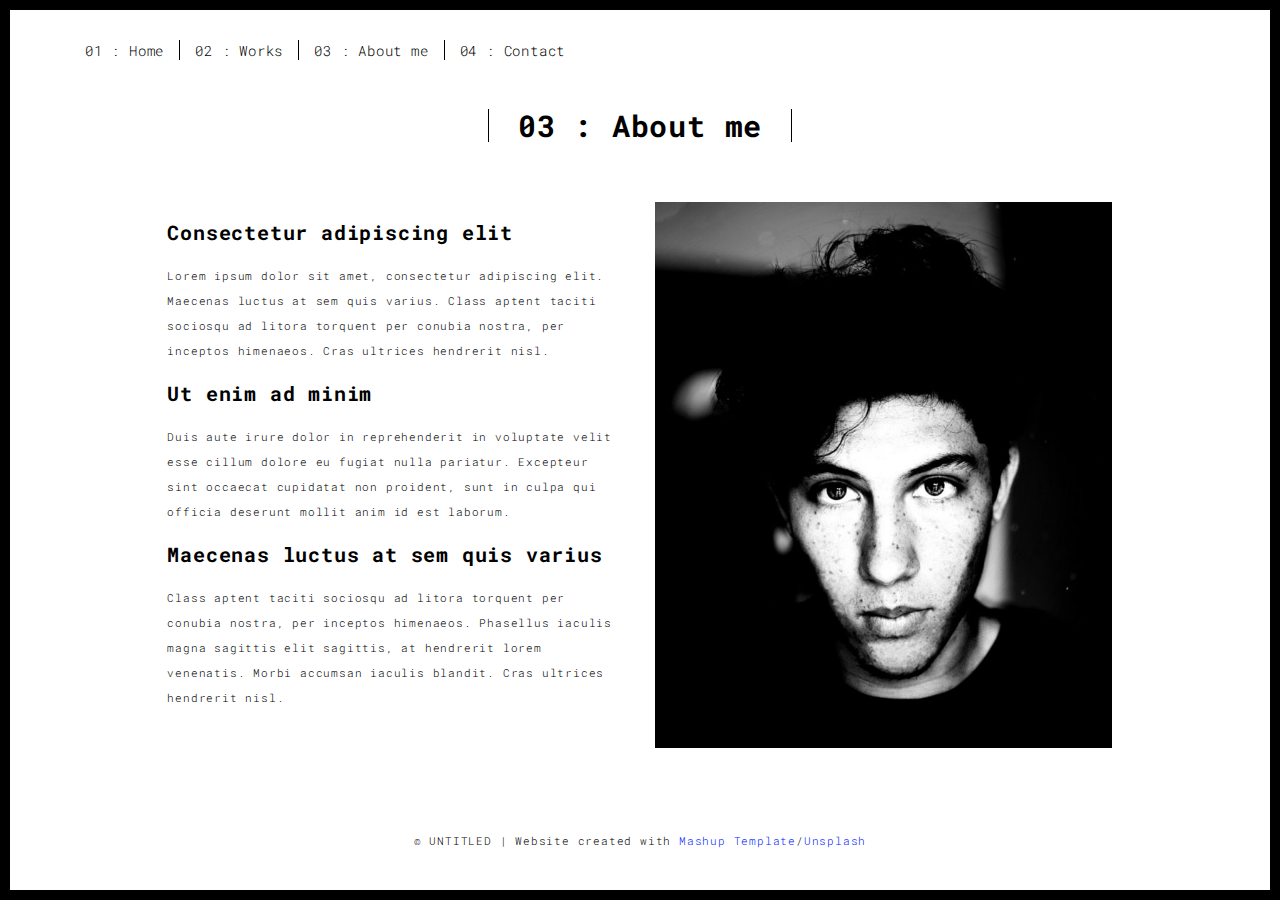
==== templates/about.html @ 0f6e7972 "my portfolio website" ====
<!DOCTYPE html>
<html lang="en">

<head>
  <meta charset="UTF-8">
  <meta content="IE=edge" http-equiv="X-UA-Compatible">
  <meta content="width=device-width,initial-scale=1" name="viewport">
  <meta content="description" name="description">
  <meta name="google" content="notranslate" />
  <meta content="Mashup templates have been developped by Orson.io team" name="author">

  <!-- Disable tap highlight on IE  -->
  <meta name="msapplication-tap-highlight" content="no">
  
  <link rel="apple-touch-icon" sizes="180x180" href="../static/assets/apple-icon-180x180.png">
  <link href="../static/assets/favicon.ico" rel="icon">

  <title>Title page</title>  

<link href="../static/main.3f6952e4.css" rel="stylesheet"></head>

<body class="">
<div id="site-border-left"></div>
<div id="site-border-right"></div>
<div id="site-border-top"></div>
<div id="site-border-bottom"></div>
 <!-- Add your content of header -->
<header>
  <nav class="navbar  navbar-fixed-top navbar-default">
    <div class="container">
        <button type="button" class="navbar-toggle collapsed" data-toggle="collapse" data-target="#navbar-collapse" aria-expanded="false">
          <span class="sr-only">Toggle navigation</span>
          <span class="icon-bar"></span>
          <span class="icon-bar"></span>
          <span class="icon-bar"></span>
        </button>

      <div class="collapse navbar-collapse" id="navbar-collapse">
        <ul class="nav navbar-nav ">
          <li><a href="index.html" title="">01 : Home</a></li>
          <li><a href="works.html" title="">02 : Works</a></li>
          <li><a href="./about.html" title="">03 : About me</a></li>
          <li><a href="contact.html" title="">04 : Contact</a></li>
        </ul>


      </div> 
    </div>
  </nav>
</header>

<div class="section-container">
    <div class="container">
      <div class="row">
        <div class="col-xs-12">
          <div class="section-container-spacer text-center">
            <h1 class="h2">03 : About me</h1>
          </div>
          
          <div class="row">
            <div class="col-md-10 col-md-offset-1">
              <div class="row">
                <div class="col-xs-12 col-md-6">
                  <h3>Consectetur adipiscing elit</h3>
                  <p>Lorem ipsum dolor sit amet, consectetur adipiscing elit. Maecenas luctus at sem quis varius. 
                  Class aptent taciti sociosqu ad litora torquent per conubia nostra, per inceptos himenaeos. Cras ultrices hendrerit nisl.</p>
                  <h3>Ut enim ad minim  </h3>
                  <p>Duis aute irure dolor in reprehenderit in voluptate velit esse
                  cillum dolore eu fugiat nulla pariatur. Excepteur sint occaecat cupidatat non
                  proident, sunt in culpa qui officia deserunt mollit anim id est laborum. 
                  <h3>Maecenas luctus at sem quis varius</h3>
                  <p>
                  Class aptent taciti sociosqu ad litora torquent per conubia nostra, per inceptos himenaeos. Phasellus iaculis magna sagittis elit sagittis, at hendrerit lorem venenatis. Morbi accumsan iaculis blandit. Cras ultrices hendrerit nisl.</p>
                </div>
                <div class="col-xs-12 col-md-6">
                  <img src="../static/assets/images/profil.jpg" class="img-responsive" alt="">
                </div>
              </div>
            </div>
          </div>
          
          
       </div>
      </div>
    </div>
  </div>


<footer class="footer-container text-center">
  <div class="container">
    <div class="row">
      <div class="col-xs-12">
        <p>© UNTITLED | Website created with <a href="http://www.mashup-template.com/" title="Create website with free html template">Mashup Template</a>/<a href="https://www.unsplash.com/" title="Beautiful Free Images">Unsplash</a></p>
      </div>
    </div>
  </div>
</footer>

<script>
  document.addEventListener("DOMContentLoaded", function (event) {
     navActivePage();
  });
</script>

<!-- Google Analytics: change UA-XXXXX-X to be your site's ID 

<script>
  (function (i, s, o, g, r, a, m) {
    i['GoogleAnalyticsObject'] = r; i[r] = i[r] || function () {
      (i[r].q = i[r].q || []).push(arguments)
    }, i[r].l = 1 * new Date(); a = s.createElement(o),
      m = s.getElementsByTagName(o)[0]; a.async = 1; a.src = g; m.parentNode.insertBefore(a, m)
  })(window, document, 'script', '//www.google-analytics.com/analytics.js', 'ga');
  ga('create', 'UA-XXXXX-X', 'auto');
  ga('send', 'pageview');
</script>

--> <script type="text/javascript" src="../static/main.70a66962.js"></script></body>

</html>
---- static/main.3f6952e4.css ----
@import url(https://fonts.googleapis.com/css?family=Roboto:900|Roboto+Mono:300,400,700);@import url(https://maxcdn.bootstrapcdn.com/font-awesome/4.7.0/css/font-awesome.min.css);/*!
 * Bootstrap v3.3.7 (http://getbootstrap.com)
 * Copyright 2011-2016 Twitter, Inc.
 * Licensed under MIT (https://github.com/twbs/bootstrap/blob/master/LICENSE)
 */
/*! normalize.css v3.0.3 | MIT License | github.com/necolas/normalize.css */html{font-family:sans-serif;-ms-text-size-adjust:100%;-webkit-text-size-adjust:100%}body{margin:0}article,aside,details,figcaption,figure,footer,header,hgroup,main,menu,nav,section,summary{display:block}audio,canvas,progress,video{display:inline-block;vertical-align:baseline}audio:not([controls]){display:none;height:0}[hidden],template{display:none}a{background-color:transparent}a:active,a:hover{outline:0}abbr[title]{border-bottom:1px dotted}b,strong{font-weight:700}dfn{font-style:italic}h1{font-size:2em;margin:.67em 0}mark{background:#ff0;color:#000}small{font-size:80%}sub,sup{font-size:75%;line-height:0;position:relative;vertical-align:baseline}sup{top:-.5em}sub{bottom:-.25em}img{border:0}svg:not(:root){overflow:hidden}figure{margin:1em 40px}hr{box-sizing:content-box;height:0}pre{overflow:auto}code,kbd,pre,samp{font-family:monospace,monospace;font-size:1em}button,input,optgroup,select,textarea{color:inherit;font:inherit;margin:0}button{overflow:visible}button,select{text-transform:none}button,html input[type=button],input[type=reset],input[type=submit]{-webkit-appearance:button;cursor:pointer}button[disabled],html input[disabled]{cursor:default}button::-moz-focus-inner,input::-moz-focus-inner{border:0;padding:0}input{line-height:normal}input[type=checkbox],input[type=radio]{box-sizing:border-box;padding:0}input[type=number]::-webkit-inner-spin-button,input[type=number]::-webkit-outer-spin-button{height:auto}input[type=search]{-webkit-appearance:textfield;box-sizing:content-box}input[type=search]::-webkit-search-cancel-button,input[type=search]::-webkit-search-decoration{-webkit-appearance:none}fieldset{border:1px solid silver;margin:0 2px;padding:.35em .625em .75em}textarea{overflow:auto}optgroup{font-weight:700}table{border-collapse:collapse;border-spacing:0}td,th{padding:0}

/*! Source: https://github.com/h5bp/html5-boilerplate/blob/master/src/css/main.css */@media print{*,:after,:before{background:transparent!important;color:#000!important;box-shadow:none!important;text-shadow:none!important}a,a:visited{text-decoration:underline}a[href]:after{content:" (" attr(href) ")"}abbr[title]:after{content:" (" attr(title) ")"}a[href^="#"]:after,a[href^="javascript:"]:after{content:""}blockquote,pre{border:1px solid #999;page-break-inside:avoid}thead{display:table-header-group}img,tr{page-break-inside:avoid}img{max-width:100%!important}h2,h3,p{orphans:3;widows:3}h2,h3{page-break-after:avoid}.navbar{display:none}.btn>.caret,.dropup>.btn>.caret{border-top-color:#000!important}.label{border:1px solid #000}.table{border-collapse:collapse!important}.table td,.table th{background-color:#fff!important}.table-bordered td,.table-bordered th{border:1px solid #ddd!important}}*,:after,:before{-webkit-box-sizing:border-box;-moz-box-sizing:border-box;box-sizing:border-box}html{font-size:10px;-webkit-tap-highlight-color:transparent}body{font-family:Roboto Mono,Helvetica,Arial,sans-serif;font-size:11px;line-height:1.78;color:#000;background-color:#fff}button,input,select,textarea{font-family:inherit;font-size:inherit;line-height:inherit}a{color:#001aff;text-decoration:none}a:focus,a:hover{color:#0012b3;text-decoration:underline}a:focus{outline:5px auto -webkit-focus-ring-color;outline-offset:-2px}figure{margin:0}img{vertical-align:middle}.img-responsive{display:block;max-width:100%;height:auto}.img-rounded{border-radius:0}.img-thumbnail{padding:4px;line-height:1.78;background-color:#fff;border:1px solid #ddd;border-radius:0;-webkit-transition:all .2s ease-in-out;-o-transition:all .2s ease-in-out;transition:all .2s ease-in-out;display:inline-block;max-width:100%;height:auto}.img-circle{border-radius:50%}hr{margin-top:19px;margin-bottom:19px;border:0;border-top:1px solid #eee}.sr-only{position:absolute;width:1px;height:1px;margin:-1px;padding:0;overflow:hidden;clip:rect(0,0,0,0);border:0}.sr-only-focusable:active,.sr-only-focusable:focus{position:static;width:auto;height:auto;margin:0;overflow:visible;clip:auto}[role=button]{cursor:pointer}.h1,.h2,.h3,.h4,.h5,.h6,h1,h2,h3,h4,h5,h6{font-family:Roboto Mono,Helvetica,Arial,sans-serif;font-weight:700;line-height:1.1;color:#000}.h1 .small,.h1 small,.h2 .small,.h2 small,.h3 .small,.h3 small,.h4 .small,.h4 small,.h5 .small,.h5 small,.h6 .small,.h6 small,h1 .small,h1 small,h2 .small,h2 small,h3 .small,h3 small,h4 .small,h4 small,h5 .small,h5 small,h6 .small,h6 small{font-weight:400;line-height:1;color:#777}.h1,.h2,.h3,h1,h2,h3{margin-top:19px;margin-bottom:9.5px}.h1 .small,.h1 small,.h2 .small,.h2 small,.h3 .small,.h3 small,h1 .small,h1 small,h2 .small,h2 small,h3 .small,h3 small{font-size:65%}.h4,.h5,.h6,h4,h5,h6{margin-top:9.5px;margin-bottom:9.5px}.h4 .small,.h4 small,.h5 .small,.h5 small,.h6 .small,.h6 small,h4 .small,h4 small,h5 .small,h5 small,h6 .small,h6 small{font-size:75%}.h1,h1{font-size:70px}.h2,h2{font-size:30px}.h3,h3{font-size:20px}.h4,.h5,h4,h5{font-size:11px}.h6,h6{font-size:10px}p{margin:0 0 9.5px}.lead{margin-bottom:19px;font-size:12px;font-weight:300;line-height:1.4}@media (min-width:768px){.lead{font-size:16.5px}}.small,small{font-size:90%}.mark,mark{background-color:#fcf8e3;padding:.2em}.text-left{text-align:left}.text-right{text-align:right}.text-center{text-align:center}.text-justify{text-align:justify}.text-nowrap{white-space:nowrap}.text-lowercase{text-transform:lowercase}.initialism,.text-uppercase{text-transform:uppercase}.text-capitalize{text-transform:capitalize}.text-muted{color:#777}.text-primary{color:#001aff}a.text-primary:focus,a.text-primary:hover{color:#0015cc}.text-success{color:#fff}a.text-success:focus,a.text-success:hover{color:#e6e6e6}.text-info{color:#31708f}a.text-info:focus,a.text-info:hover{color:#245269}.text-warning{color:#8a6d3b}a.text-warning:focus,a.text-warning:hover{color:#66512c}.text-danger{color:#fff}a.text-danger:focus,a.text-danger:hover{color:#e6e6e6}.bg-primary{color:#fff;background-color:#001aff}a.bg-primary:focus,a.bg-primary:hover{background-color:#0015cc}.bg-success,a.bg-success:focus,a.bg-success:hover{background-color:#000}.bg-info{background-color:#d9edf7}a.bg-info:focus,a.bg-info:hover{background-color:#afd9ee}.bg-warning{background-color:#fcf8e3}a.bg-warning:focus,a.bg-warning:hover{background-color:#f7ecb5}.bg-danger{background-color:red}a.bg-danger:focus,a.bg-danger:hover{background-color:#c00}.page-header{padding-bottom:8.5px;margin:38px 0 19px;border-bottom:1px solid #eee}ol,ul{margin-top:0;margin-bottom:9.5px}ol ol,ol ul,ul ol,ul ul{margin-bottom:0}.list-inline,.list-unstyled{padding-left:0;list-style:none}.list-inline{margin-left:-5px}.list-inline>li{display:inline-block;padding-left:5px;padding-right:5px}dl{margin-top:0;margin-bottom:19px}dd,dt{line-height:1.78}dt{font-weight:700}dd{margin-left:0}.dl-horizontal dd:after,.dl-horizontal dd:before{content:" ";display:table}.dl-horizontal dd:after{clear:both}@media (min-width:768px){.dl-horizontal dt{float:left;width:160px;clear:left;text-align:right;overflow:hidden;text-overflow:ellipsis;white-space:nowrap}.dl-horizontal dd{margin-left:180px}}abbr[data-original-title],abbr[title]{cursor:help;border-bottom:1px dotted #777}.initialism{font-size:90%}blockquote{padding:9.5px 19px;margin:0 0 19px;font-size:13.75px;border-left:5px solid #eee}blockquote ol:last-child,blockquote p:last-child,blockquote ul:last-child{margin-bottom:0}blockquote .small,blockquote footer,blockquote small{display:block;font-size:80%;line-height:1.78;color:#777}blockquote .small:before,blockquote footer:before,blockquote small:before{content:"\2014   \A0"}.blockquote-reverse,blockquote.pull-right{padding-right:15px;padding-left:0;border-right:5px solid #eee;border-left:0;text-align:right}.blockquote-reverse .small:before,.blockquote-reverse footer:before,.blockquote-reverse small:before,blockquote.pull-right .small:before,blockquote.pull-right footer:before,blockquote.pull-right small:before{content:""}.blockquote-reverse .small:after,.blockquote-reverse footer:after,.blockquote-reverse small:after,blockquote.pull-right .small:after,blockquote.pull-right footer:after,blockquote.pull-right small:after{content:"\A0   \2014"}address{margin-bottom:19px;font-style:normal;line-height:1.78}code,kbd,pre,samp{font-family:Menlo,Monaco,Consolas,Courier New,monospace}code{color:#c7254e;background-color:#f9f2f4}code,kbd{padding:2px 4px;font-size:90%;border-radius:0}kbd{color:#fff;background-color:#333;box-shadow:inset 0 -1px 0 rgba(0,0,0,.25)}kbd kbd{padding:0;font-size:100%;font-weight:700;box-shadow:none}pre{display:block;padding:9px;margin:0 0 9.5px;font-size:10px;line-height:1.78;word-break:break-all;word-wrap:break-word;color:#333;background-color:#f5f5f5;border:1px solid #ccc;border-radius:0}pre code{padding:0;font-size:inherit;color:inherit;white-space:pre-wrap;background-color:transparent;border-radius:0}.pre-scrollable{max-height:340px;overflow-y:scroll}.container{margin-right:auto;margin-left:auto;padding-left:15px;padding-right:15px}.container:after,.container:before{content:" ";display:table}.container:after{clear:both}@media (min-width:768px){.container{width:750px}}@media (min-width:992px){.container{width:970px}}@media (min-width:1200px){.container{width:1170px}}.container-fluid{margin-right:auto;margin-left:auto;padding-left:15px;padding-right:15px}.container-fluid:after,.container-fluid:before{content:" ";display:table}.container-fluid:after{clear:both}.row{margin-left:-15px;margin-right:-15px}.row:after,.row:before{content:" ";display:table}.row:after{clear:both}.col-lg-1,.col-lg-2,.col-lg-3,.col-lg-4,.col-lg-5,.col-lg-6,.col-lg-7,.col-lg-8,.col-lg-9,.col-lg-10,.col-lg-11,.col-lg-12,.col-md-1,.col-md-2,.col-md-3,.col-md-4,.col-md-5,.col-md-6,.col-md-7,.col-md-8,.col-md-9,.col-md-10,.col-md-11,.col-md-12,.col-sm-1,.col-sm-2,.col-sm-3,.col-sm-4,.col-sm-5,.col-sm-6,.col-sm-7,.col-sm-8,.col-sm-9,.col-sm-10,.col-sm-11,.col-sm-12,.col-xs-1,.col-xs-2,.col-xs-3,.col-xs-4,.col-xs-5,.col-xs-6,.col-xs-7,.col-xs-8,.col-xs-9,.col-xs-10,.col-xs-11,.col-xs-12{position:relative;min-height:1px;padding-left:15px;padding-right:15px}.col-xs-1,.col-xs-2,.col-xs-3,.col-xs-4,.col-xs-5,.col-xs-6,.col-xs-7,.col-xs-8,.col-xs-9,.col-xs-10,.col-xs-11,.col-xs-12{float:left}.col-xs-1{width:8.33333%}.col-xs-2{width:16.66667%}.col-xs-3{width:25%}.col-xs-4{width:33.33333%}.col-xs-5{width:41.66667%}.col-xs-6{width:50%}.col-xs-7{width:58.33333%}.col-xs-8{width:66.66667%}.col-xs-9{width:75%}.col-xs-10{width:83.33333%}.col-xs-11{width:91.66667%}.col-xs-12{width:100%}.col-xs-pull-0{right:auto}.col-xs-pull-1{right:8.33333%}.col-xs-pull-2{right:16.66667%}.col-xs-pull-3{right:25%}.col-xs-pull-4{right:33.33333%}.col-xs-pull-5{right:41.66667%}.col-xs-pull-6{right:50%}.col-xs-pull-7{right:58.33333%}.col-xs-pull-8{right:66.66667%}.col-xs-pull-9{right:75%}.col-xs-pull-10{right:83.33333%}.col-xs-pull-11{right:91.66667%}.col-xs-pull-12{right:100%}.col-xs-push-0{left:auto}.col-xs-push-1{left:8.33333%}.col-xs-push-2{left:16.66667%}.col-xs-push-3{left:25%}.col-xs-push-4{left:33.33333%}.col-xs-push-5{left:41.66667%}.col-xs-push-6{left:50%}.col-xs-push-7{left:58.33333%}.col-xs-push-8{left:66.66667%}.col-xs-push-9{left:75%}.col-xs-push-10{left:83.33333%}.col-xs-push-11{left:91.66667%}.col-xs-push-12{left:100%}.col-xs-offset-0{margin-left:0}.col-xs-offset-1{margin-left:8.33333%}.col-xs-offset-2{margin-left:16.66667%}.col-xs-offset-3{margin-left:25%}.col-xs-offset-4{margin-left:33.33333%}.col-xs-offset-5{margin-left:41.66667%}.col-xs-offset-6{margin-left:50%}.col-xs-offset-7{margin-left:58.33333%}.col-xs-offset-8{margin-left:66.66667%}.col-xs-offset-9{margin-left:75%}.col-xs-offset-10{margin-left:83.33333%}.col-xs-offset-11{margin-left:91.66667%}.col-xs-offset-12{margin-left:100%}@media (min-width:768px){.col-sm-1,.col-sm-2,.col-sm-3,.col-sm-4,.col-sm-5,.col-sm-6,.col-sm-7,.col-sm-8,.col-sm-9,.col-sm-10,.col-sm-11,.col-sm-12{float:left}.col-sm-1{width:8.33333%}.col-sm-2{width:16.66667%}.col-sm-3{width:25%}.col-sm-4{width:33.33333%}.col-sm-5{width:41.66667%}.col-sm-6{width:50%}.col-sm-7{width:58.33333%}.col-sm-8{width:66.66667%}.col-sm-9{width:75%}.col-sm-10{width:83.33333%}.col-sm-11{width:91.66667%}.col-sm-12{width:100%}.col-sm-pull-0{right:auto}.col-sm-pull-1{right:8.33333%}.col-sm-pull-2{right:16.66667%}.col-sm-pull-3{right:25%}.col-sm-pull-4{right:33.33333%}.col-sm-pull-5{right:41.66667%}.col-sm-pull-6{right:50%}.col-sm-pull-7{right:58.33333%}.col-sm-pull-8{right:66.66667%}.col-sm-pull-9{right:75%}.col-sm-pull-10{right:83.33333%}.col-sm-pull-11{right:91.66667%}.col-sm-pull-12{right:100%}.col-sm-push-0{left:auto}.col-sm-push-1{left:8.33333%}.col-sm-push-2{left:16.66667%}.col-sm-push-3{left:25%}.col-sm-push-4{left:33.33333%}.col-sm-push-5{left:41.66667%}.col-sm-push-6{left:50%}.col-sm-push-7{left:58.33333%}.col-sm-push-8{left:66.66667%}.col-sm-push-9{left:75%}.col-sm-push-10{left:83.33333%}.col-sm-push-11{left:91.66667%}.col-sm-push-12{left:100%}.col-sm-offset-0{margin-left:0}.col-sm-offset-1{margin-left:8.33333%}.col-sm-offset-2{margin-left:16.66667%}.col-sm-offset-3{margin-left:25%}.col-sm-offset-4{margin-left:33.33333%}.col-sm-offset-5{margin-left:41.66667%}.col-sm-offset-6{margin-left:50%}.col-sm-offset-7{margin-left:58.33333%}.col-sm-offset-8{margin-left:66.66667%}.col-sm-offset-9{margin-left:75%}.col-sm-offset-10{margin-left:83.33333%}.col-sm-offset-11{margin-left:91.66667%}.col-sm-offset-12{margin-left:100%}}@media (min-width:992px){.col-md-1,.col-md-2,.col-md-3,.col-md-4,.col-md-5,.col-md-6,.col-md-7,.col-md-8,.col-md-9,.col-md-10,.col-md-11,.col-md-12{float:left}.col-md-1{width:8.33333%}.col-md-2{width:16.66667%}.col-md-3{width:25%}.col-md-4{width:33.33333%}.col-md-5{width:41.66667%}.col-md-6{width:50%}.col-md-7{width:58.33333%}.col-md-8{width:66.66667%}.col-md-9{width:75%}.col-md-10{width:83.33333%}.col-md-11{width:91.66667%}.col-md-12{width:100%}.col-md-pull-0{right:auto}.col-md-pull-1{right:8.33333%}.col-md-pull-2{right:16.66667%}.col-md-pull-3{right:25%}.col-md-pull-4{right:33.33333%}.col-md-pull-5{right:41.66667%}.col-md-pull-6{right:50%}.col-md-pull-7{right:58.33333%}.col-md-pull-8{right:66.66667%}.col-md-pull-9{right:75%}.col-md-pull-10{right:83.33333%}.col-md-pull-11{right:91.66667%}.col-md-pull-12{right:100%}.col-md-push-0{left:auto}.col-md-push-1{left:8.33333%}.col-md-push-2{left:16.66667%}.col-md-push-3{left:25%}.col-md-push-4{left:33.33333%}.col-md-push-5{left:41.66667%}.col-md-push-6{left:50%}.col-md-push-7{left:58.33333%}.col-md-push-8{left:66.66667%}.col-md-push-9{left:75%}.col-md-push-10{left:83.33333%}.col-md-push-11{left:91.66667%}.col-md-push-12{left:100%}.col-md-offset-0{margin-left:0}.col-md-offset-1{margin-left:8.33333%}.col-md-offset-2{margin-left:16.66667%}.col-md-offset-3{margin-left:25%}.col-md-offset-4{margin-left:33.33333%}.col-md-offset-5{margin-left:41.66667%}.col-md-offset-6{margin-left:50%}.col-md-offset-7{margin-left:58.33333%}.col-md-offset-8{margin-left:66.66667%}.col-md-offset-9{margin-left:75%}.col-md-offset-10{margin-left:83.33333%}.col-md-offset-11{margin-left:91.66667%}.col-md-offset-12{margin-left:100%}}@media (min-width:1200px){.col-lg-1,.col-lg-2,.col-lg-3,.col-lg-4,.col-lg-5,.col-lg-6,.col-lg-7,.col-lg-8,.col-lg-9,.col-lg-10,.col-lg-11,.col-lg-12{float:left}.col-lg-1{width:8.33333%}.col-lg-2{width:16.66667%}.col-lg-3{width:25%}.col-lg-4{width:33.33333%}.col-lg-5{width:41.66667%}.col-lg-6{width:50%}.col-lg-7{width:58.33333%}.col-lg-8{width:66.66667%}.col-lg-9{width:75%}.col-lg-10{width:83.33333%}.col-lg-11{width:91.66667%}.col-lg-12{width:100%}.col-lg-pull-0{right:auto}.col-lg-pull-1{right:8.33333%}.col-lg-pull-2{right:16.66667%}.col-lg-pull-3{right:25%}.col-lg-pull-4{right:33.33333%}.col-lg-pull-5{right:41.66667%}.col-lg-pull-6{right:50%}.col-lg-pull-7{right:58.33333%}.col-lg-pull-8{right:66.66667%}.col-lg-pull-9{right:75%}.col-lg-pull-10{right:83.33333%}.col-lg-pull-11{right:91.66667%}.col-lg-pull-12{right:100%}.col-lg-push-0{left:auto}.col-lg-push-1{left:8.33333%}.col-lg-push-2{left:16.66667%}.col-lg-push-3{left:25%}.col-lg-push-4{left:33.33333%}.col-lg-push-5{left:41.66667%}.col-lg-push-6{left:50%}.col-lg-push-7{left:58.33333%}.col-lg-push-8{left:66.66667%}.col-lg-push-9{left:75%}.col-lg-push-10{left:83.33333%}.col-lg-push-11{left:91.66667%}.col-lg-push-12{left:100%}.col-lg-offset-0{margin-left:0}.col-lg-offset-1{margin-left:8.33333%}.col-lg-offset-2{margin-left:16.66667%}.col-lg-offset-3{margin-left:25%}.col-lg-offset-4{margin-left:33.33333%}.col-lg-offset-5{margin-left:41.66667%}.col-lg-offset-6{margin-left:50%}.col-lg-offset-7{margin-left:58.33333%}.col-lg-offset-8{margin-left:66.66667%}.col-lg-offset-9{margin-left:75%}.col-lg-offset-10{margin-left:83.33333%}.col-lg-offset-11{margin-left:91.66667%}.col-lg-offset-12{margin-left:100%}}table{background-color:transparent}caption{padding-top:8px;padding-bottom:8px;color:#777}caption,th{text-align:left}.table{width:100%;max-width:100%;margin-bottom:19px}.table>tbody>tr>td,.table>tbody>tr>th,.table>tfoot>tr>td,.table>tfoot>tr>th,.table>thead>tr>td,.table>thead>tr>th{padding:8px;line-height:1.78;vertical-align:top;border-top:1px solid #ddd}.table>thead>tr>th{vertical-align:bottom;border-bottom:2px solid #ddd}.table>caption+thead>tr:first-child>td,.table>caption+thead>tr:first-child>th,.table>colgroup+thead>tr:first-child>td,.table>colgroup+thead>tr:first-child>th,.table>thead:first-child>tr:first-child>td,.table>thead:first-child>tr:first-child>th{border-top:0}.table>tbody+tbody{border-top:2px solid #ddd}.table .table{background-color:#fff}.table-condensed>tbody>tr>td,.table-condensed>tbody>tr>th,.table-condensed>tfoot>tr>td,.table-condensed>tfoot>tr>th,.table-condensed>thead>tr>td,.table-condensed>thead>tr>th{padding:5px}.table-bordered,.table-bordered>tbody>tr>td,.table-bordered>tbody>tr>th,.table-bordered>tfoot>tr>td,.table-bordered>tfoot>tr>th,.table-bordered>thead>tr>td,.table-bordered>thead>tr>th{border:1px solid #ddd}.table-bordered>thead>tr>td,.table-bordered>thead>tr>th{border-bottom-width:2px}.table-striped>tbody>tr:nth-of-type(odd){background-color:#f9f9f9}.table-hover>tbody>tr:hover{background-color:#f5f5f5}table col[class*=col-]{position:static;float:none;display:table-column}table td[class*=col-],table th[class*=col-]{position:static;float:none;display:table-cell}.table>tbody>tr.active>td,.table>tbody>tr.active>th,.table>tbody>tr>td.active,.table>tbody>tr>th.active,.table>tfoot>tr.active>td,.table>tfoot>tr.active>th,.table>tfoot>tr>td.active,.table>tfoot>tr>th.active,.table>thead>tr.active>td,.table>thead>tr.active>th,.table>thead>tr>td.active,.table>thead>tr>th.active{background-color:#f5f5f5}.table-hover>tbody>tr.active:hover>td,.table-hover>tbody>tr.active:hover>th,.table-hover>tbody>tr:hover>.active,.table-hover>tbody>tr>td.active:hover,.table-hover>tbody>tr>th.active:hover{background-color:#e8e8e8}.table-hover>tbody>tr.success:hover>td,.table-hover>tbody>tr.success:hover>th,.table-hover>tbody>tr:hover>.success,.table-hover>tbody>tr>td.success:hover,.table-hover>tbody>tr>th.success:hover,.table>tbody>tr.success>td,.table>tbody>tr.success>th,.table>tbody>tr>td.success,.table>tbody>tr>th.success,.table>tfoot>tr.success>td,.table>tfoot>tr.success>th,.table>tfoot>tr>td.success,.table>tfoot>tr>th.success,.table>thead>tr.success>td,.table>thead>tr.success>th,.table>thead>tr>td.success,.table>thead>tr>th.success{background-color:#000}.table>tbody>tr.info>td,.table>tbody>tr.info>th,.table>tbody>tr>td.info,.table>tbody>tr>th.info,.table>tfoot>tr.info>td,.table>tfoot>tr.info>th,.table>tfoot>tr>td.info,.table>tfoot>tr>th.info,.table>thead>tr.info>td,.table>thead>tr.info>th,.table>thead>tr>td.info,.table>thead>tr>th.info{background-color:#d9edf7}.table-hover>tbody>tr.info:hover>td,.table-hover>tbody>tr.info:hover>th,.table-hover>tbody>tr:hover>.info,.table-hover>tbody>tr>td.info:hover,.table-hover>tbody>tr>th.info:hover{background-color:#c4e3f3}.table>tbody>tr.warning>td,.table>tbody>tr.warning>th,.table>tbody>tr>td.warning,.table>tbody>tr>th.warning,.table>tfoot>tr.warning>td,.table>tfoot>tr.warning>th,.table>tfoot>tr>td.warning,.table>tfoot>tr>th.warning,.table>thead>tr.warning>td,.table>thead>tr.warning>th,.table>thead>tr>td.warning,.table>thead>tr>th.warning{background-color:#fcf8e3}.table-hover>tbody>tr.warning:hover>td,.table-hover>tbody>tr.warning:hover>th,.table-hover>tbody>tr:hover>.warning,.table-hover>tbody>tr>td.warning:hover,.table-hover>tbody>tr>th.warning:hover{background-color:#faf2cc}.table>tbody>tr.danger>td,.table>tbody>tr.danger>th,.table>tbody>tr>td.danger,.table>tbody>tr>th.danger,.table>tfoot>tr.danger>td,.table>tfoot>tr.danger>th,.table>tfoot>tr>td.danger,.table>tfoot>tr>th.danger,.table>thead>tr.danger>td,.table>thead>tr.danger>th,.table>thead>tr>td.danger,.table>thead>tr>th.danger{background-color:red}.table-hover>tbody>tr.danger:hover>td,.table-hover>tbody>tr.danger:hover>th,.table-hover>tbody>tr:hover>.danger,.table-hover>tbody>tr>td.danger:hover,.table-hover>tbody>tr>th.danger:hover{background-color:#e60000}.table-responsive{overflow-x:auto;min-height:.01%}@media screen and (max-width:767px){.table-responsive{width:100%;margin-bottom:14.25px;overflow-y:hidden;-ms-overflow-style:-ms-autohiding-scrollbar;border:1px solid #ddd}.table-responsive>.table{margin-bottom:0}.table-responsive>.table>tbody>tr>td,.table-responsive>.table>tbody>tr>th,.table-responsive>.table>tfoot>tr>td,.table-responsive>.table>tfoot>tr>th,.table-responsive>.table>thead>tr>td,.table-responsive>.table>thead>tr>th{white-space:nowrap}.table-responsive>.table-bordered{border:0}.table-responsive>.table-bordered>tbody>tr>td:first-child,.table-responsive>.table-bordered>tbody>tr>th:first-child,.table-responsive>.table-bordered>tfoot>tr>td:first-child,.table-responsive>.table-bordered>tfoot>tr>th:first-child,.table-responsive>.table-bordered>thead>tr>td:first-child,.table-responsive>.table-bordered>thead>tr>th:first-child{border-left:0}.table-responsive>.table-bordered>tbody>tr>td:last-child,.table-responsive>.table-bordered>tbody>tr>th:last-child,.table-responsive>.table-bordered>tfoot>tr>td:last-child,.table-responsive>.table-bordered>tfoot>tr>th:last-child,.table-responsive>.table-bordered>thead>tr>td:last-child,.table-responsive>.table-bordered>thead>tr>th:last-child{border-right:0}.table-responsive>.table-bordered>tbody>tr:last-child>td,.table-responsive>.table-bordered>tbody>tr:last-child>th,.table-responsive>.table-bordered>tfoot>tr:last-child>td,.table-responsive>.table-bordered>tfoot>tr:last-child>th{border-bottom:0}}fieldset{margin:0;min-width:0}fieldset,legend{padding:0;border:0}legend{display:block;width:100%;margin-bottom:19px;font-size:16.5px;line-height:inherit;color:#333;border-bottom:1px solid #e5e5e5}label{display:inline-block;max-width:100%;margin-bottom:5px;font-weight:700}input[type=search]{-webkit-box-sizing:border-box;-moz-box-sizing:border-box;box-sizing:border-box}input[type=checkbox],input[type=radio]{margin:4px 0 0;margin-top:1px\9;line-height:normal}input[type=file]{display:block}input[type=range]{display:block;width:100%}select[multiple],select[size]{height:auto}input[type=checkbox]:focus,input[type=file]:focus,input[type=radio]:focus{outline:5px auto -webkit-focus-ring-color;outline-offset:-2px}output{padding-top:9px}.form-control,output{display:block;font-size:11px;line-height:1.78;color:#555}.form-control{width:100%;height:40px;padding:8px 14px;background-color:#fff;background-image:none;border:1px solid #000;border-radius:0;-webkit-box-shadow:inset 0 1px 1px rgba(0,0,0,.075);box-shadow:inset 0 1px 1px rgba(0,0,0,.075);-webkit-transition:border-color .15s ease-in-out,box-shadow .15s ease-in-out;-o-transition:border-color ease-in-out .15s,box-shadow ease-in-out .15s;transition:border-color .15s ease-in-out,box-shadow .15s ease-in-out}.form-control:focus{border-color:#66afe9;-webkit-box-shadow:inset 0 1px 1px rgba(0,0,0,.075),0 0 8px rgba(102,175,233,.6);box-shadow:inset 0 1px 1px rgba(0,0,0,.075),0 0 8px rgba(102,175,233,.6)}.form-control::-moz-placeholder{color:#999;opacity:1}.form-control:-ms-input-placeholder{color:#999}.form-control::-webkit-input-placeholder{color:#999}.form-control::-ms-expand{border:0;background-color:transparent}.form-control[disabled],.form-control[readonly],fieldset[disabled] .form-control{background-color:#eee;opacity:1}.form-control[disabled],fieldset[disabled] .form-control{cursor:not-allowed}textarea.form-control{height:auto}input[type=search]{-webkit-appearance:none}@media screen and (-webkit-min-device-pixel-ratio:0){input[type=date].form-control,input[type=datetime-local].form-control,input[type=month].form-control,input[type=time].form-control{line-height:40px}.input-group-sm>.input-group-btn>input[type=date].btn,.input-group-sm>.input-group-btn>input[type=datetime-local].btn,.input-group-sm>.input-group-btn>input[type=month].btn,.input-group-sm>.input-group-btn>input[type=time].btn,.input-group-sm>input[type=date].form-control,.input-group-sm>input[type=date].input-group-addon,.input-group-sm>input[type=datetime-local].form-control,.input-group-sm>input[type=datetime-local].input-group-addon,.input-group-sm>input[type=month].form-control,.input-group-sm>input[type=month].input-group-addon,.input-group-sm>input[type=time].form-control,.input-group-sm>input[type=time].input-group-addon,.input-group-sm input[type=date],.input-group-sm input[type=datetime-local],.input-group-sm input[type=month],.input-group-sm input[type=time],input[type=date].input-sm,input[type=datetime-local].input-sm,input[type=month].input-sm,input[type=time].input-sm{line-height:27px}.input-group-lg>.input-group-btn>input[type=date].btn,.input-group-lg>.input-group-btn>input[type=datetime-local].btn,.input-group-lg>.input-group-btn>input[type=month].btn,.input-group-lg>.input-group-btn>input[type=time].btn,.input-group-lg>input[type=date].form-control,.input-group-lg>input[type=date].input-group-addon,.input-group-lg>input[type=datetime-local].form-control,.input-group-lg>input[type=datetime-local].input-group-addon,.input-group-lg>input[type=month].form-control,.input-group-lg>input[type=month].input-group-addon,.input-group-lg>input[type=time].form-control,.input-group-lg>input[type=time].input-group-addon,.input-group-lg input[type=date],.input-group-lg input[type=datetime-local],.input-group-lg input[type=month],.input-group-lg input[type=time],input[type=date].input-lg,input[type=datetime-local].input-lg,input[type=month].input-lg,input[type=time].input-lg{line-height:41px}}.form-group{margin-bottom:15px}.checkbox,.radio{position:relative;display:block;margin-top:10px;margin-bottom:10px}.checkbox label,.radio label{min-height:19px;padding-left:20px;margin-bottom:0;font-weight:400;cursor:pointer}.checkbox-inline input[type=checkbox],.checkbox input[type=checkbox],.radio-inline input[type=radio],.radio input[type=radio]{position:absolute;margin-left:-20px;margin-top:4px\9}.checkbox+.checkbox,.radio+.radio{margin-top:-5px}.checkbox-inline,.radio-inline{position:relative;display:inline-block;padding-left:20px;margin-bottom:0;vertical-align:middle;font-weight:400;cursor:pointer}.checkbox-inline+.checkbox-inline,.radio-inline+.radio-inline{margin-top:0;margin-left:10px}.checkbox-inline.disabled,.checkbox.disabled label,.radio-inline.disabled,.radio.disabled label,fieldset[disabled] .checkbox-inline,fieldset[disabled] .checkbox label,fieldset[disabled] .radio-inline,fieldset[disabled] .radio label,fieldset[disabled] input[type=checkbox],fieldset[disabled] input[type=radio],input[type=checkbox].disabled,input[type=checkbox][disabled],input[type=radio].disabled,input[type=radio][disabled]{cursor:not-allowed}.form-control-static{padding-top:9px;padding-bottom:9px;margin-bottom:0;min-height:30px}.form-control-static.input-lg,.form-control-static.input-sm,.input-group-lg>.form-control-static.form-control,.input-group-lg>.form-control-static.input-group-addon,.input-group-lg>.input-group-btn>.form-control-static.btn,.input-group-sm>.form-control-static.form-control,.input-group-sm>.form-control-static.input-group-addon,.input-group-sm>.input-group-btn>.form-control-static.btn{padding-left:0;padding-right:0}.input-group-sm>.form-control,.input-group-sm>.input-group-addon,.input-group-sm>.input-group-btn>.btn,.input-sm{height:27px;padding:5px 10px;font-size:10px;line-height:1.5;border-radius:0}.input-group-sm>.input-group-btn>select.btn,.input-group-sm>select.form-control,.input-group-sm>select.input-group-addon,select.input-sm{height:27px;line-height:27px}.input-group-sm>.input-group-btn>select[multiple].btn,.input-group-sm>.input-group-btn>textarea.btn,.input-group-sm>select[multiple].form-control,.input-group-sm>select[multiple].input-group-addon,.input-group-sm>textarea.form-control,.input-group-sm>textarea.input-group-addon,select[multiple].input-sm,textarea.input-sm{height:auto}.form-group-sm .form-control{height:27px;padding:5px 10px;font-size:10px;line-height:1.5;border-radius:0}.form-group-sm select.form-control{height:27px;line-height:27px}.form-group-sm select[multiple].form-control,.form-group-sm textarea.form-control{height:auto}.form-group-sm .form-control-static{height:27px;min-height:29px;padding:6px 10px;font-size:10px;line-height:1.5}.input-group-lg>.form-control,.input-group-lg>.input-group-addon,.input-group-lg>.input-group-btn>.btn,.input-lg{height:41px;padding:10px 16px;font-size:14px;line-height:1.33333;border-radius:0}.input-group-lg>.input-group-btn>select.btn,.input-group-lg>select.form-control,.input-group-lg>select.input-group-addon,select.input-lg{height:41px;line-height:41px}.input-group-lg>.input-group-btn>select[multiple].btn,.input-group-lg>.input-group-btn>textarea.btn,.input-group-lg>select[multiple].form-control,.input-group-lg>select[multiple].input-group-addon,.input-group-lg>textarea.form-control,.input-group-lg>textarea.input-group-addon,select[multiple].input-lg,textarea.input-lg{height:auto}.form-group-lg .form-control{height:41px;padding:10px 16px;font-size:14px;line-height:1.33333;border-radius:0}.form-group-lg select.form-control{height:41px;line-height:41px}.form-group-lg select[multiple].form-control,.form-group-lg textarea.form-control{height:auto}.form-group-lg .form-control-static{height:41px;min-height:33px;padding:11px 16px;font-size:14px;line-height:1.33333}.has-feedback{position:relative}.has-feedback .form-control{padding-right:50px}.form-control-feedback{position:absolute;top:0;right:0;z-index:2;display:block;width:40px;height:40px;line-height:40px;text-align:center;pointer-events:none}.form-group-lg .form-control+.form-control-feedback,.input-group-lg+.form-control-feedback,.input-group-lg>.form-control+.form-control-feedback,.input-group-lg>.input-group-addon+.form-control-feedback,.input-group-lg>.input-group-btn>.btn+.form-control-feedback,.input-lg+.form-control-feedback{width:41px;height:41px;line-height:41px}.form-group-sm .form-control+.form-control-feedback,.input-group-sm+.form-control-feedback,.input-group-sm>.form-control+.form-control-feedback,.input-group-sm>.input-group-addon+.form-control-feedback,.input-group-sm>.input-group-btn>.btn+.form-control-feedback,.input-sm+.form-control-feedback{width:27px;height:27px;line-height:27px}.has-success .checkbox,.has-success .checkbox-inline,.has-success.checkbox-inline label,.has-success.checkbox label,.has-success .control-label,.has-success .help-block,.has-success .radio,.has-success .radio-inline,.has-success.radio-inline label,.has-success.radio label{color:#fff}.has-success .form-control{border-color:#fff;-webkit-box-shadow:inset 0 1px 1px rgba(0,0,0,.075);box-shadow:inset 0 1px 1px rgba(0,0,0,.075)}.has-success .form-control:focus{border-color:#e6e6e6;-webkit-box-shadow:inset 0 1px 1px rgba(0,0,0,.075),0 0 6px #fff;box-shadow:inset 0 1px 1px rgba(0,0,0,.075),0 0 6px #fff}.has-success .input-group-addon{color:#fff;border-color:#fff;background-color:#000}.has-success .form-control-feedback{color:#fff}.has-warning .checkbox,.has-warning .checkbox-inline,.has-warning.checkbox-inline label,.has-warning.checkbox label,.has-warning .control-label,.has-warning .help-block,.has-warning .radio,.has-warning .radio-inline,.has-warning.radio-inline label,.has-warning.radio label{color:#8a6d3b}.has-warning .form-control{border-color:#8a6d3b;-webkit-box-shadow:inset 0 1px 1px rgba(0,0,0,.075);box-shadow:inset 0 1px 1px rgba(0,0,0,.075)}.has-warning .form-control:focus{border-color:#66512c;-webkit-box-shadow:inset 0 1px 1px rgba(0,0,0,.075),0 0 6px #c0a16b;box-shadow:inset 0 1px 1px rgba(0,0,0,.075),0 0 6px #c0a16b}.has-warning .input-group-addon{color:#8a6d3b;border-color:#8a6d3b;background-color:#fcf8e3}.has-warning .form-control-feedback{color:#8a6d3b}.has-error .checkbox,.has-error .checkbox-inline,.has-error.checkbox-inline label,.has-error.checkbox label,.has-error .control-label,.has-error .help-block,.has-error .radio,.has-error .radio-inline,.has-error.radio-inline label,.has-error.radio label{color:#fff}.has-error .form-control{border-color:#fff;-webkit-box-shadow:inset 0 1px 1px rgba(0,0,0,.075);box-shadow:inset 0 1px 1px rgba(0,0,0,.075)}.has-error .form-control:focus{border-color:#e6e6e6;-webkit-box-shadow:inset 0 1px 1px rgba(0,0,0,.075),0 0 6px #fff;box-shadow:inset 0 1px 1px rgba(0,0,0,.075),0 0 6px #fff}.has-error .input-group-addon{color:#fff;border-color:#fff;background-color:red}.has-error .form-control-feedback{color:#fff}.has-feedback label~.form-control-feedback{top:24px}.has-feedback label.sr-only~.form-control-feedback{top:0}.help-block{display:block;margin-top:5px;margin-bottom:10px;color:#404040}@media (min-width:768px){.form-inline .form-group{display:inline-block;margin-bottom:0;vertical-align:middle}.form-inline .form-control{display:inline-block;width:auto;vertical-align:middle}.form-inline .form-control-static{display:inline-block}.form-inline .input-group{display:inline-table;vertical-align:middle}.form-inline .input-group .form-control,.form-inline .input-group .input-group-addon,.form-inline .input-group .input-group-btn{width:auto}.form-inline .input-group>.form-control{width:100%}.form-inline .control-label{margin-bottom:0;vertical-align:middle}.form-inline .checkbox,.form-inline .radio{display:inline-block;margin-top:0;margin-bottom:0;vertical-align:middle}.form-inline .checkbox label,.form-inline .radio label{padding-left:0}.form-inline .checkbox input[type=checkbox],.form-inline .radio input[type=radio]{position:relative;margin-left:0}.form-inline .has-feedback .form-control-feedback{top:0}}.form-horizontal .checkbox,.form-horizontal .checkbox-inline,.form-horizontal .radio,.form-horizontal .radio-inline{margin-top:0;margin-bottom:0;padding-top:9px}.form-horizontal .checkbox,.form-horizontal .radio{min-height:28px}.form-horizontal .form-group{margin-left:-15px;margin-right:-15px}.form-horizontal .form-group:after,.form-horizontal .form-group:before{content:" ";display:table}.form-horizontal .form-group:after{clear:both}@media (min-width:768px){.form-horizontal .control-label{text-align:right;margin-bottom:0;padding-top:9px}}.form-horizontal .has-feedback .form-control-feedback{right:15px}@media (min-width:768px){.form-horizontal .form-group-lg .control-label{padding-top:11px;font-size:14px}}@media (min-width:768px){.form-horizontal .form-group-sm .control-label{padding-top:6px;font-size:10px}}.btn{display:inline-block;margin-bottom:0;font-weight:400;text-align:center;vertical-align:middle;touch-action:manipulation;cursor:pointer;background-image:none;border:1px solid transparent;white-space:nowrap;padding:8px 14px;font-size:11px;line-height:1.78;border-radius:0;-webkit-user-select:none;-moz-user-select:none;-ms-user-select:none;user-select:none}.btn.active.focus,.btn.active:focus,.btn.focus,.btn:active.focus,.btn:active:focus,.btn:focus{outline:5px auto -webkit-focus-ring-color;outline-offset:-2px}.btn.focus,.btn:focus,.btn:hover{color:#000;text-decoration:none}.btn.active,.btn:active{outline:0;background-image:none;-webkit-box-shadow:inset 0 3px 5px rgba(0,0,0,.125);box-shadow:inset 0 3px 5px rgba(0,0,0,.125)}.btn.disabled,.btn[disabled],fieldset[disabled] .btn{cursor:not-allowed;opacity:.65;filter:alpha(opacity=65);-webkit-box-shadow:none;box-shadow:none}a.btn.disabled,fieldset[disabled] a.btn{pointer-events:none}.btn-default,.btn-default.active,.btn-default.active.focus,.btn-default.active:focus,.btn-default.active:hover,.btn-default.focus,.btn-default:active,.btn-default:active.focus,.btn-default:active:focus,.btn-default:active:hover,.btn-default:focus,.btn-default:hover,.open>.btn-default.dropdown-toggle,.open>.btn-default.dropdown-toggle.focus,.open>.btn-default.dropdown-toggle:focus,.open>.btn-default.dropdown-toggle:hover{color:#000;background-color:transparent;border-color:#000}.btn-default.active,.btn-default:active,.open>.btn-default.dropdown-toggle{background-image:none}.btn-default.disabled.focus,.btn-default.disabled:focus,.btn-default.disabled:hover,.btn-default[disabled].focus,.btn-default[disabled]:focus,.btn-default[disabled]:hover,fieldset[disabled] .btn-default.focus,fieldset[disabled] .btn-default:focus,fieldset[disabled] .btn-default:hover{background-color:transparent;border-color:#000}.btn-default .badge{color:transparent;background-color:#000}.btn-primary{color:#001aff;background-color:transparent;border-color:#001aff}.btn-primary.focus,.btn-primary:focus{color:#001aff;background-color:transparent;border-color:#000d80}.btn-primary.active,.btn-primary:active,.btn-primary:hover,.open>.btn-primary.dropdown-toggle{color:#001aff;background-color:transparent;border-color:#0014c2}.btn-primary.active.focus,.btn-primary.active:focus,.btn-primary.active:hover,.btn-primary:active.focus,.btn-primary:active:focus,.btn-primary:active:hover,.open>.btn-primary.dropdown-toggle.focus,.open>.btn-primary.dropdown-toggle:focus,.open>.btn-primary.dropdown-toggle:hover{color:#001aff;background-color:transparent;border-color:#000d80}.btn-primary.active,.btn-primary:active,.open>.btn-primary.dropdown-toggle{background-image:none}.btn-primary.disabled.focus,.btn-primary.disabled:focus,.btn-primary.disabled:hover,.btn-primary[disabled].focus,.btn-primary[disabled]:focus,.btn-primary[disabled]:hover,fieldset[disabled] .btn-primary.focus,fieldset[disabled] .btn-primary:focus,fieldset[disabled] .btn-primary:hover{background-color:transparent;border-color:#001aff}.btn-primary .badge{color:transparent;background-color:#001aff}.btn-success{color:#5cb85c;background-color:transparent;border-color:#5cb85c}.btn-success.focus,.btn-success:focus{color:#5cb85c;background-color:transparent;border-color:#2d672d}.btn-success.active,.btn-success:active,.btn-success:hover,.open>.btn-success.dropdown-toggle{color:#5cb85c;background-color:transparent;border-color:#419641}.btn-success.active.focus,.btn-success.active:focus,.btn-success.active:hover,.btn-success:active.focus,.btn-success:active:focus,.btn-success:active:hover,.open>.btn-success.dropdown-toggle.focus,.open>.btn-success.dropdown-toggle:focus,.open>.btn-success.dropdown-toggle:hover{color:#5cb85c;background-color:transparent;border-color:#2d672d}.btn-success.active,.btn-success:active,.open>.btn-success.dropdown-toggle{background-image:none}.btn-success.disabled.focus,.btn-success.disabled:focus,.btn-success.disabled:hover,.btn-success[disabled].focus,.btn-success[disabled]:focus,.btn-success[disabled]:hover,fieldset[disabled] .btn-success.focus,fieldset[disabled] .btn-success:focus,fieldset[disabled] .btn-success:hover{background-color:transparent;border-color:#5cb85c}.btn-success .badge{color:transparent;background-color:#5cb85c}.btn-info{border-color:#5bc0de}.btn-info,.btn-info.focus,.btn-info:focus{color:#5bc0de;background-color:transparent}.btn-info.focus,.btn-info:focus{border-color:#1f7e9a}.btn-info.active,.btn-info:active,.btn-info:hover,.open>.btn-info.dropdown-toggle{color:#5bc0de;background-color:transparent;border-color:#2aabd2}.btn-info.active.focus,.btn-info.active:focus,.btn-info.active:hover,.btn-info:active.focus,.btn-info:active:focus,.btn-info:active:hover,.open>.btn-info.dropdown-toggle.focus,.open>.btn-info.dropdown-toggle:focus,.open>.btn-info.dropdown-toggle:hover{color:#5bc0de;background-color:transparent;border-color:#1f7e9a}.btn-info.active,.btn-info:active,.open>.btn-info.dropdown-toggle{background-image:none}.btn-info.disabled.focus,.btn-info.disabled:focus,.btn-info.disabled:hover,.btn-info[disabled].focus,.btn-info[disabled]:focus,.btn-info[disabled]:hover,fieldset[disabled] .btn-info.focus,fieldset[disabled] .btn-info:focus,fieldset[disabled] .btn-info:hover{background-color:transparent;border-color:#5bc0de}.btn-info .badge{color:transparent;background-color:#5bc0de}.btn-warning{color:#f0ad4e;background-color:transparent;border-color:#f0ad4e}.btn-warning.focus,.btn-warning:focus{color:#f0ad4e;background-color:transparent;border-color:#b06d0f}.btn-warning.active,.btn-warning:active,.btn-warning:hover,.open>.btn-warning.dropdown-toggle{color:#f0ad4e;background-color:transparent;border-color:#eb9316}.btn-warning.active.focus,.btn-warning.active:focus,.btn-warning.active:hover,.btn-warning:active.focus,.btn-warning:active:focus,.btn-warning:active:hover,.open>.btn-warning.dropdown-toggle.focus,.open>.btn-warning.dropdown-toggle:focus,.open>.btn-warning.dropdown-toggle:hover{color:#f0ad4e;background-color:transparent;border-color:#b06d0f}.btn-warning.active,.btn-warning:active,.open>.btn-warning.dropdown-toggle{background-image:none}.btn-warning.disabled.focus,.btn-warning.disabled:focus,.btn-warning.disabled:hover,.btn-warning[disabled].focus,.btn-warning[disabled]:focus,.btn-warning[disabled]:hover,fieldset[disabled] .btn-warning.focus,fieldset[disabled] .btn-warning:focus,fieldset[disabled] .btn-warning:hover{background-color:transparent;border-color:#f0ad4e}.btn-warning .badge{color:transparent;background-color:#f0ad4e}.btn-danger{color:#d9534f;background-color:transparent;border-color:#d9534f}.btn-danger.focus,.btn-danger:focus{color:#d9534f;background-color:transparent;border-color:#8b211e}.btn-danger.active,.btn-danger:active,.btn-danger:hover,.open>.btn-danger.dropdown-toggle{color:#d9534f;background-color:transparent;border-color:#c12e2a}.btn-danger.active.focus,.btn-danger.active:focus,.btn-danger.active:hover,.btn-danger:active.focus,.btn-danger:active:focus,.btn-danger:active:hover,.open>.btn-danger.dropdown-toggle.focus,.open>.btn-danger.dropdown-toggle:focus,.open>.btn-danger.dropdown-toggle:hover{color:#d9534f;background-color:transparent;border-color:#8b211e}.btn-danger.active,.btn-danger:active,.open>.btn-danger.dropdown-toggle{background-image:none}.btn-danger.disabled.focus,.btn-danger.disabled:focus,.btn-danger.disabled:hover,.btn-danger[disabled].focus,.btn-danger[disabled]:focus,.btn-danger[disabled]:hover,fieldset[disabled] .btn-danger.focus,fieldset[disabled] .btn-danger:focus,fieldset[disabled] .btn-danger:hover{background-color:transparent;border-color:#d9534f}.btn-danger .badge{color:transparent;background-color:#d9534f}.btn-link{color:#001aff;font-weight:400;border-radius:0}.btn-link,.btn-link.active,.btn-link:active,.btn-link[disabled],fieldset[disabled] .btn-link{background-color:transparent;-webkit-box-shadow:none;box-shadow:none}.btn-link,.btn-link:active,.btn-link:focus,.btn-link:hover{border-color:transparent}.btn-link:focus,.btn-link:hover{color:#0012b3;text-decoration:underline;background-color:transparent}.btn-link[disabled]:focus,.btn-link[disabled]:hover,fieldset[disabled] .btn-link:focus,fieldset[disabled] .btn-link:hover{color:#777;text-decoration:none}.btn-group-lg>.btn,.btn-lg{padding:10px 16px;font-size:14px;line-height:1.33333;border-radius:0}.btn-group-sm>.btn,.btn-sm{padding:5px 10px;font-size:10px;line-height:1.5;border-radius:0}.btn-group-xs>.btn,.btn-xs{padding:1px 5px;font-size:10px;line-height:1.5;border-radius:0}.btn-block{display:block;width:100%}.btn-block+.btn-block{margin-top:5px}input[type=button].btn-block,input[type=reset].btn-block,input[type=submit].btn-block{width:100%}.fade{opacity:0;-webkit-transition:opacity .15s linear;-o-transition:opacity .15s linear;transition:opacity .15s linear}.fade.in{opacity:1}.collapse{display:none}.collapse.in{display:block}tr.collapse.in{display:table-row}tbody.collapse.in{display:table-row-group}.collapsing{position:relative;height:0;overflow:hidden;-webkit-transition-property:height,visibility;transition-property:height,visibility;-webkit-transition-duration:.35s;transition-duration:.35s;-webkit-transition-timing-function:ease;transition-timing-function:ease}.caret{display:inline-block;width:0;height:0;margin-left:2px;vertical-align:middle;border-top:4px dashed;border-top:4px solid\9;border-right:4px solid transparent;border-left:4px solid transparent}.dropdown,.dropup{position:relative}.dropdown-toggle:focus{outline:0}.dropdown-menu{position:absolute;top:100%;left:0;z-index:1000;display:none;float:left;min-width:160px;padding:5px 0;margin:2px 0 0;list-style:none;font-size:11px;text-align:left;background-color:#fff;border:1px solid #ccc;border:1px solid rgba(0,0,0,.15);border-radius:0;-webkit-box-shadow:0 6px 12px rgba(0,0,0,.175);box-shadow:0 6px 12px rgba(0,0,0,.175);background-clip:padding-box}.dropdown-menu.pull-right{right:0;left:auto}.dropdown-menu .divider{height:1px;margin:8.5px 0;overflow:hidden;background-color:#e5e5e5}.dropdown-menu>li>a{display:block;padding:3px 20px;clear:both;font-weight:400;line-height:1.78;color:#333;white-space:nowrap}.dropdown-menu>li>a:focus,.dropdown-menu>li>a:hover{text-decoration:none;color:#262626;background-color:#f5f5f5}.dropdown-menu>.active>a,.dropdown-menu>.active>a:focus,.dropdown-menu>.active>a:hover{color:#fff;text-decoration:none;outline:0;background-color:#001aff}.dropdown-menu>.disabled>a,.dropdown-menu>.disabled>a:focus,.dropdown-menu>.disabled>a:hover{color:#777}.dropdown-menu>.disabled>a:focus,.dropdown-menu>.disabled>a:hover{text-decoration:none;background-color:transparent;background-image:none;filter:progid:DXImageTransform.Microsoft.gradient(enabled = false);cursor:not-allowed}.open>.dropdown-menu{display:block}.open>a{outline:0}.dropdown-menu-right{left:auto;right:0}.dropdown-menu-left{left:0;right:auto}.dropdown-header{display:block;padding:3px 20px;font-size:10px;line-height:1.78;color:#777;white-space:nowrap}.dropdown-backdrop{position:fixed;left:0;right:0;bottom:0;top:0;z-index:990}.pull-right>.dropdown-menu{right:0;left:auto}.dropup .caret,.navbar-fixed-bottom .dropdown .caret{border-top:0;border-bottom:4px dashed;border-bottom:4px solid\9;content:""}.dropup .dropdown-menu,.navbar-fixed-bottom .dropdown .dropdown-menu{top:auto;bottom:100%;margin-bottom:2px}@media (min-width:768px){.navbar-right .dropdown-menu{right:0;left:auto}.navbar-right .dropdown-menu-left{left:0;right:auto}}.btn-group,.btn-group-vertical{position:relative;display:inline-block;vertical-align:middle}.btn-group-vertical>.btn,.btn-group>.btn{position:relative;float:left}.btn-group-vertical>.btn.active,.btn-group-vertical>.btn:active,.btn-group-vertical>.btn:focus,.btn-group-vertical>.btn:hover,.btn-group>.btn.active,.btn-group>.btn:active,.btn-group>.btn:focus,.btn-group>.btn:hover{z-index:2}.btn-group .btn+.btn,.btn-group .btn+.btn-group,.btn-group .btn-group+.btn,.btn-group .btn-group+.btn-group{margin-left:-1px}.btn-toolbar{margin-left:-5px}.btn-toolbar:after,.btn-toolbar:before{content:" ";display:table}.btn-toolbar:after{clear:both}.btn-toolbar .btn,.btn-toolbar .btn-group,.btn-toolbar .input-group{float:left}.btn-toolbar>.btn,.btn-toolbar>.btn-group,.btn-toolbar>.input-group{margin-left:5px}.btn-group>.btn:not(:first-child):not(:last-child):not(.dropdown-toggle){border-radius:0}.btn-group>.btn:first-child{margin-left:0}.btn-group>.btn:first-child:not(:last-child):not(.dropdown-toggle){border-bottom-right-radius:0;border-top-right-radius:0}.btn-group>.btn:last-child:not(:first-child),.btn-group>.dropdown-toggle:not(:first-child){border-bottom-left-radius:0;border-top-left-radius:0}.btn-group>.btn-group{float:left}.btn-group>.btn-group:not(:first-child):not(:last-child)>.btn{border-radius:0}.btn-group>.btn-group:first-child:not(:last-child)>.btn:last-child,.btn-group>.btn-group:first-child:not(:last-child)>.dropdown-toggle{border-bottom-right-radius:0;border-top-right-radius:0}.btn-group>.btn-group:last-child:not(:first-child)>.btn:first-child{border-bottom-left-radius:0;border-top-left-radius:0}.btn-group .dropdown-toggle:active,.btn-group.open .dropdown-toggle{outline:0}.btn-group>.btn+.dropdown-toggle{padding-left:8px;padding-right:8px}.btn-group-lg.btn-group>.btn+.dropdown-toggle,.btn-group>.btn-lg+.dropdown-toggle{padding-left:12px;padding-right:12px}.btn-group.open .dropdown-toggle{-webkit-box-shadow:inset 0 3px 5px rgba(0,0,0,.125);box-shadow:inset 0 3px 5px rgba(0,0,0,.125)}.btn-group.open .dropdown-toggle.btn-link{-webkit-box-shadow:none;box-shadow:none}.btn .caret{margin-left:0}.btn-group-lg>.btn .caret,.btn-lg .caret{border-width:5px 5px 0;border-bottom-width:0}.dropup .btn-group-lg>.btn .caret,.dropup .btn-lg .caret{border-width:0 5px 5px}.btn-group-vertical>.btn,.btn-group-vertical>.btn-group,.btn-group-vertical>.btn-group>.btn{display:block;float:none;width:100%;max-width:100%}.btn-group-vertical>.btn-group:after,.btn-group-vertical>.btn-group:before{content:" ";display:table}.btn-group-vertical>.btn-group:after{clear:both}.btn-group-vertical>.btn-group>.btn{float:none}.btn-group-vertical>.btn+.btn,.btn-group-vertical>.btn+.btn-group,.btn-group-vertical>.btn-group+.btn,.btn-group-vertical>.btn-group+.btn-group{margin-top:-1px;margin-left:0}.btn-group-vertical>.btn:not(:first-child):not(:last-child){border-radius:0}.btn-group-vertical>.btn:first-child:not(:last-child),.btn-group-vertical>.btn:last-child:not(:first-child){border-top-right-radius:0;border-top-left-radius:0;border-bottom-right-radius:0;border-bottom-left-radius:0}.btn-group-vertical>.btn-group:not(:first-child):not(:last-child)>.btn{border-radius:0}.btn-group-vertical>.btn-group:first-child:not(:last-child)>.btn:last-child,.btn-group-vertical>.btn-group:first-child:not(:last-child)>.dropdown-toggle{border-bottom-right-radius:0;border-bottom-left-radius:0}.btn-group-vertical>.btn-group:last-child:not(:first-child)>.btn:first-child{border-top-right-radius:0;border-top-left-radius:0}.btn-group-justified{display:table;width:100%;table-layout:fixed;border-collapse:separate}.btn-group-justified>.btn,.btn-group-justified>.btn-group{float:none;display:table-cell;width:1%}.btn-group-justified>.btn-group .btn{width:100%}.btn-group-justified>.btn-group .dropdown-menu{left:auto}[data-toggle=buttons]>.btn-group>.btn input[type=checkbox],[data-toggle=buttons]>.btn-group>.btn input[type=radio],[data-toggle=buttons]>.btn input[type=checkbox],[data-toggle=buttons]>.btn input[type=radio]{position:absolute;clip:rect(0,0,0,0);pointer-events:none}.input-group{position:relative;display:table;border-collapse:separate}.input-group[class*=col-]{float:none;padding-left:0;padding-right:0}.input-group .form-control{position:relative;z-index:2;float:left;width:100%;margin-bottom:0}.input-group .form-control:focus{z-index:3}.input-group-addon,.input-group-btn,.input-group .form-control{display:table-cell}.input-group-addon:not(:first-child):not(:last-child),.input-group-btn:not(:first-child):not(:last-child),.input-group .form-control:not(:first-child):not(:last-child){border-radius:0}.input-group-addon,.input-group-btn{width:1%;white-space:nowrap;vertical-align:middle}.input-group-addon{padding:8px 14px;font-size:11px;font-weight:400;line-height:1;color:#555;text-align:center;background-color:#eee;border:1px solid #000;border-radius:0}.input-group-addon.input-sm,.input-group-sm>.input-group-addon,.input-group-sm>.input-group-btn>.input-group-addon.btn{padding:5px 10px;font-size:10px;border-radius:0}.input-group-addon.input-lg,.input-group-lg>.input-group-addon,.input-group-lg>.input-group-btn>.input-group-addon.btn{padding:10px 16px;font-size:14px;border-radius:0}.input-group-addon input[type=checkbox],.input-group-addon input[type=radio]{margin-top:0}.input-group-addon:first-child,.input-group-btn:first-child>.btn,.input-group-btn:first-child>.btn-group>.btn,.input-group-btn:first-child>.dropdown-toggle,.input-group-btn:last-child>.btn-group:not(:last-child)>.btn,.input-group-btn:last-child>.btn:not(:last-child):not(.dropdown-toggle),.input-group .form-control:first-child{border-bottom-right-radius:0;border-top-right-radius:0}.input-group-addon:first-child{border-right:0}.input-group-addon:last-child,.input-group-btn:first-child>.btn-group:not(:first-child)>.btn,.input-group-btn:first-child>.btn:not(:first-child),.input-group-btn:last-child>.btn,.input-group-btn:last-child>.btn-group>.btn,.input-group-btn:last-child>.dropdown-toggle,.input-group .form-control:last-child{border-bottom-left-radius:0;border-top-left-radius:0}.input-group-addon:last-child{border-left:0}.input-group-btn{font-size:0;white-space:nowrap}.input-group-btn,.input-group-btn>.btn{position:relative}.input-group-btn>.btn+.btn{margin-left:-1px}.input-group-btn>.btn:active,.input-group-btn>.btn:focus,.input-group-btn>.btn:hover{z-index:2}.input-group-btn:first-child>.btn,.input-group-btn:first-child>.btn-group{margin-right:-1px}.input-group-btn:last-child>.btn,.input-group-btn:last-child>.btn-group{z-index:2;margin-left:-1px}.nav{margin-bottom:0;padding-left:0;list-style:none}.nav:after,.nav:before{content:" ";display:table}.nav:after{clear:both}.nav>li,.nav>li>a{position:relative;display:block}.nav>li>a{padding:10px 15px}.nav>li>a:focus,.nav>li>a:hover{text-decoration:none;background-color:transparent}.nav>li.disabled>a{color:#777}.nav>li.disabled>a:focus,.nav>li.disabled>a:hover{color:#777;text-decoration:none;background-color:transparent;cursor:not-allowed}.nav .open>a,.nav .open>a:focus,.nav .open>a:hover{background-color:transparent;border-color:#001aff}.nav .nav-divider{height:1px;margin:8.5px 0;overflow:hidden;background-color:#e5e5e5}.nav>li>a>img{max-width:none}.nav-tabs{border-bottom:1px solid #ddd}.nav-tabs>li{float:left;margin-bottom:-1px}.nav-tabs>li>a{margin-right:2px;line-height:1.78;border:1px solid transparent;border-radius:0 0 0 0}.nav-tabs>li>a:hover{border-color:#eee #eee #ddd}.nav-tabs>li.active>a,.nav-tabs>li.active>a:focus,.nav-tabs>li.active>a:hover{color:#555;background-color:#fff;border:1px solid #ddd;border-bottom-color:transparent;cursor:default}.nav-pills>li{float:left}.nav-pills>li>a{border-radius:0}.nav-pills>li+li{margin-left:2px}.nav-pills>li.active>a,.nav-pills>li.active>a:focus,.nav-pills>li.active>a:hover{color:#fff;background-color:#001aff}.nav-stacked>li{float:none}.nav-stacked>li+li{margin-top:2px;margin-left:0}.nav-justified,.nav-tabs.nav-justified{width:100%}.nav-justified>li,.nav-tabs.nav-justified>li{float:none}.nav-justified>li>a,.nav-tabs.nav-justified>li>a{text-align:center;margin-bottom:5px}.nav-justified>.dropdown .dropdown-menu{top:auto;left:auto}@media (min-width:768px){.nav-justified>li,.nav-tabs.nav-justified>li{display:table-cell;width:1%}.nav-justified>li>a,.nav-tabs.nav-justified>li>a{margin-bottom:0}}.nav-tabs-justified,.nav-tabs.nav-justified{border-bottom:0}.nav-tabs-justified>li>a,.nav-tabs.nav-justified>li>a{margin-right:0;border-radius:0}.nav-tabs-justified>.active>a,.nav-tabs-justified>.active>a:focus,.nav-tabs-justified>.active>a:hover,.nav-tabs.nav-justified>.active>a,.nav-tabs.nav-justified>.active>a:focus,.nav-tabs.nav-justified>.active>a:hover{border:1px solid #ddd}@media (min-width:768px){.nav-tabs-justified>li>a,.nav-tabs.nav-justified>li>a{border-bottom:1px solid #ddd;border-radius:0 0 0 0}.nav-tabs-justified>.active>a,.nav-tabs-justified>.active>a:focus,.nav-tabs-justified>.active>a:hover,.nav-tabs.nav-justified>.active>a,.nav-tabs.nav-justified>.active>a:focus,.nav-tabs.nav-justified>.active>a:hover{border-bottom-color:#fff}}.tab-content>.tab-pane{display:none}.tab-content>.active{display:block}.nav-tabs .dropdown-menu{margin-top:-1px;border-top-right-radius:0;border-top-left-radius:0}.navbar{position:relative;min-height:20px;margin-bottom:19px;border:1px solid transparent}.navbar:after,.navbar:before{content:" ";display:table}.navbar:after{clear:both}@media (min-width:768px){.navbar{border-radius:0}}.navbar-header:after,.navbar-header:before{content:" ";display:table}.navbar-header:after{clear:both}@media (min-width:768px){.navbar-header{float:left}}.navbar-collapse{overflow-x:visible;padding-right:15px;padding-left:15px;border-top:1px solid transparent;box-shadow:inset 0 1px 0 hsla(0,0%,100%,.1);-webkit-overflow-scrolling:touch}.navbar-collapse:after,.navbar-collapse:before{content:" ";display:table}.navbar-collapse:after{clear:both}.navbar-collapse.in{overflow-y:auto}@media (min-width:768px){.navbar-collapse{width:auto;border-top:0;box-shadow:none}.navbar-collapse.collapse{display:block!important;height:auto!important;padding-bottom:0;overflow:visible!important}.navbar-collapse.in{overflow-y:visible}.navbar-fixed-bottom .navbar-collapse,.navbar-fixed-top .navbar-collapse,.navbar-static-top .navbar-collapse{padding-left:0;padding-right:0}}.navbar-fixed-bottom .navbar-collapse,.navbar-fixed-top .navbar-collapse{max-height:340px}@media (max-device-width:480px) and (orientation:landscape){.navbar-fixed-bottom .navbar-collapse,.navbar-fixed-top .navbar-collapse{max-height:200px}}.container-fluid>.navbar-collapse,.container-fluid>.navbar-header,.container>.navbar-collapse,.container>.navbar-header{margin-right:-15px;margin-left:-15px}@media (min-width:768px){.container-fluid>.navbar-collapse,.container-fluid>.navbar-header,.container>.navbar-collapse,.container>.navbar-header{margin-right:0;margin-left:0}}.navbar-static-top{z-index:1000;border-width:0 0 1px}@media (min-width:768px){.navbar-static-top{border-radius:0}}.navbar-fixed-bottom,.navbar-fixed-top{position:fixed;right:0;left:0;z-index:1030}@media (min-width:768px){.navbar-fixed-bottom,.navbar-fixed-top{border-radius:0}}.navbar-fixed-top{top:0;border-width:0 0 1px}.navbar-fixed-bottom{bottom:0;margin-bottom:0;border-width:1px 0 0}.navbar-brand{float:left;padding:.5px 15px;font-size:14px;line-height:19px;height:20px}.navbar-brand:focus,.navbar-brand:hover{text-decoration:none}.navbar-brand>img{display:block}@media (min-width:768px){.navbar>.container-fluid .navbar-brand,.navbar>.container .navbar-brand{margin-left:-15px}}.navbar-toggle{position:relative;float:right;margin-right:15px;padding:9px 10px;margin-top:-7px;margin-bottom:-7px;background-color:transparent;background-image:none;border:1px solid transparent;border-radius:0}.navbar-toggle:focus{outline:0}.navbar-toggle .icon-bar{display:block;width:22px;height:2px;border-radius:1px}.navbar-toggle .icon-bar+.icon-bar{margin-top:4px}@media (min-width:768px){.navbar-toggle{display:none}}.navbar-nav{margin:.25px -15px}.navbar-nav>li>a{padding-top:10px;padding-bottom:10px;line-height:19px}@media (max-width:767px){.navbar-nav .open .dropdown-menu{position:static;float:none;width:auto;margin-top:0;background-color:transparent;border:0;box-shadow:none}.navbar-nav .open .dropdown-menu .dropdown-header,.navbar-nav .open .dropdown-menu>li>a{padding:5px 15px 5px 25px}.navbar-nav .open .dropdown-menu>li>a{line-height:19px}.navbar-nav .open .dropdown-menu>li>a:focus,.navbar-nav .open .dropdown-menu>li>a:hover{background-image:none}}@media (min-width:768px){.navbar-nav{float:left;margin:0}.navbar-nav>li{float:left}.navbar-nav>li>a{padding-top:.5px;padding-bottom:.5px}}.navbar-form{margin:-10px -15px;padding:10px 15px;border-top:1px solid transparent;border-bottom:1px solid transparent;-webkit-box-shadow:inset 0 1px 0 hsla(0,0%,100%,.1),0 1px 0 hsla(0,0%,100%,.1);box-shadow:inset 0 1px 0 hsla(0,0%,100%,.1),0 1px 0 hsla(0,0%,100%,.1)}@media (min-width:768px){.navbar-form .form-group{display:inline-block;margin-bottom:0;vertical-align:middle}.navbar-form .form-control{display:inline-block;width:auto;vertical-align:middle}.navbar-form .form-control-static{display:inline-block}.navbar-form .input-group{display:inline-table;vertical-align:middle}.navbar-form .input-group .form-control,.navbar-form .input-group .input-group-addon,.navbar-form .input-group .input-group-btn{width:auto}.navbar-form .input-group>.form-control{width:100%}.navbar-form .control-label{margin-bottom:0;vertical-align:middle}.navbar-form .checkbox,.navbar-form .radio{display:inline-block;margin-top:0;margin-bottom:0;vertical-align:middle}.navbar-form .checkbox label,.navbar-form .radio label{padding-left:0}.navbar-form .checkbox input[type=checkbox],.navbar-form .radio input[type=radio]{position:relative;margin-left:0}.navbar-form .has-feedback .form-control-feedback{top:0}}@media (max-width:767px){.navbar-form .form-group{margin-bottom:5px}.navbar-form .form-group:last-child{margin-bottom:0}}@media (min-width:768px){.navbar-form{width:auto;border:0;margin-left:0;margin-right:0;padding-top:0;padding-bottom:0;-webkit-box-shadow:none;box-shadow:none}}.navbar-nav>li>.dropdown-menu{margin-top:0;border-top-right-radius:0;border-top-left-radius:0}.navbar-fixed-bottom .navbar-nav>li>.dropdown-menu{margin-bottom:0;border-top-right-radius:0;border-top-left-radius:0;border-bottom-right-radius:0;border-bottom-left-radius:0}.navbar-btn{margin-top:-10px;margin-bottom:-10px}.btn-group-sm>.navbar-btn.btn,.navbar-btn.btn-sm{margin-top:-3.5px;margin-bottom:-3.5px}.btn-group-xs>.navbar-btn.btn,.navbar-btn.btn-xs{margin-top:-1px;margin-bottom:-1px}.navbar-text{margin-top:.5px;margin-bottom:.5px}@media (min-width:768px){.navbar-text{float:left;margin-left:15px;margin-right:15px}}@media (min-width:768px){.navbar-left{float:left!important}.navbar-right{float:right!important;margin-right:-15px}.navbar-right~.navbar-right{margin-right:0}}.navbar-default{background-color:#fff;border-color:transparent}.navbar-default .navbar-brand{color:#000}.navbar-default .navbar-brand:focus,.navbar-default .navbar-brand:hover{color:#000;background-color:transparent}.navbar-default .navbar-text{color:#777}.navbar-default .navbar-nav>li>a{color:#000}.navbar-default .navbar-nav>li>a:focus,.navbar-default .navbar-nav>li>a:hover{color:#333;background-color:transparent}.navbar-default .navbar-nav>.active>a,.navbar-default .navbar-nav>.active>a:focus,.navbar-default .navbar-nav>.active>a:hover{color:#555;background-color:transparent}.navbar-default .navbar-nav>.disabled>a,.navbar-default .navbar-nav>.disabled>a:focus,.navbar-default .navbar-nav>.disabled>a:hover{color:#ccc;background-color:transparent}.navbar-default .navbar-toggle{border-color:#ddd}.navbar-default .navbar-toggle:focus,.navbar-default .navbar-toggle:hover{background-color:#ddd}.navbar-default .navbar-toggle .icon-bar{background-color:#888}.navbar-default .navbar-collapse,.navbar-default .navbar-form{border-color:transparent}.navbar-default .navbar-nav>.open>a,.navbar-default .navbar-nav>.open>a:focus,.navbar-default .navbar-nav>.open>a:hover{background-color:transparent;color:#555}@media (max-width:767px){.navbar-default .navbar-nav .open .dropdown-menu>li>a{color:#000}.navbar-default .navbar-nav .open .dropdown-menu>li>a:focus,.navbar-default .navbar-nav .open .dropdown-menu>li>a:hover{color:#333;background-color:transparent}.navbar-default .navbar-nav .open .dropdown-menu>.active>a,.navbar-default .navbar-nav .open .dropdown-menu>.active>a:focus,.navbar-default .navbar-nav .open .dropdown-menu>.active>a:hover{color:#555;background-color:transparent}.navbar-default .navbar-nav .open .dropdown-menu>.disabled>a,.navbar-default .navbar-nav .open .dropdown-menu>.disabled>a:focus,.navbar-default .navbar-nav .open .dropdown-menu>.disabled>a:hover{color:#ccc;background-color:transparent}}.navbar-default .navbar-link{color:#000}.navbar-default .navbar-link:hover{color:#333}.navbar-default .btn-link{color:#000}.navbar-default .btn-link:focus,.navbar-default .btn-link:hover{color:#333}.navbar-default .btn-link[disabled]:focus,.navbar-default .btn-link[disabled]:hover,fieldset[disabled] .navbar-default .btn-link:focus,fieldset[disabled] .navbar-default .btn-link:hover{color:#ccc}.navbar-inverse{background-color:transparent;border-color:transparent}.navbar-inverse .navbar-brand{color:#9d9d9d}.navbar-inverse .navbar-brand:focus,.navbar-inverse .navbar-brand:hover{color:#fff;background-color:transparent}.navbar-inverse .navbar-nav>li>a,.navbar-inverse .navbar-text{color:#9d9d9d}.navbar-inverse .navbar-nav>.active>a,.navbar-inverse .navbar-nav>.active>a:focus,.navbar-inverse .navbar-nav>.active>a:hover,.navbar-inverse .navbar-nav>li>a:focus,.navbar-inverse .navbar-nav>li>a:hover{color:#fff;background-color:transparent}.navbar-inverse .navbar-nav>.disabled>a,.navbar-inverse .navbar-nav>.disabled>a:focus,.navbar-inverse .navbar-nav>.disabled>a:hover{color:#444;background-color:transparent}.navbar-inverse .navbar-toggle{border-color:#333}.navbar-inverse .navbar-toggle:focus,.navbar-inverse .navbar-toggle:hover{background-color:#333}.navbar-inverse .navbar-toggle .icon-bar{background-color:#fff}.navbar-inverse .navbar-collapse,.navbar-inverse .navbar-form{border-color:transparent}.navbar-inverse .navbar-nav>.open>a,.navbar-inverse .navbar-nav>.open>a:focus,.navbar-inverse .navbar-nav>.open>a:hover{background-color:transparent;color:#fff}@media (max-width:767px){.navbar-inverse .navbar-nav .open .dropdown-menu>.dropdown-header{border-color:transparent}.navbar-inverse .navbar-nav .open .dropdown-menu .divider{background-color:transparent}.navbar-inverse .navbar-nav .open .dropdown-menu>li>a{color:#9d9d9d}.navbar-inverse .navbar-nav .open .dropdown-menu>.active>a,.navbar-inverse .navbar-nav .open .dropdown-menu>.active>a:focus,.navbar-inverse .navbar-nav .open .dropdown-menu>.active>a:hover,.navbar-inverse .navbar-nav .open .dropdown-menu>li>a:focus,.navbar-inverse .navbar-nav .open .dropdown-menu>li>a:hover{color:#fff;background-color:transparent}.navbar-inverse .navbar-nav .open .dropdown-menu>.disabled>a,.navbar-inverse .navbar-nav .open .dropdown-menu>.disabled>a:focus,.navbar-inverse .navbar-nav .open .dropdown-menu>.disabled>a:hover{color:#444;background-color:transparent}}.navbar-inverse .navbar-link{color:#9d9d9d}.navbar-inverse .navbar-link:hover{color:#fff}.navbar-inverse .btn-link{color:#9d9d9d}.navbar-inverse .btn-link:focus,.navbar-inverse .btn-link:hover{color:#fff}.navbar-inverse .btn-link[disabled]:focus,.navbar-inverse .btn-link[disabled]:hover,fieldset[disabled] .navbar-inverse .btn-link:focus,fieldset[disabled] .navbar-inverse .btn-link:hover{color:#444}.label{display:inline;padding:.2em .6em .3em;font-size:75%;font-weight:700;line-height:1;color:#fff;text-align:center;white-space:nowrap;vertical-align:baseline;border-radius:.25em}.label:empty{display:none}.btn .label{position:relative;top:-1px}a.label:focus,a.label:hover{color:#fff;text-decoration:none;cursor:pointer}.label-default{background-color:#777}.label-default[href]:focus,.label-default[href]:hover{background-color:#5e5e5e}.label-primary{background-color:#001aff}.label-primary[href]:focus,.label-primary[href]:hover{background-color:#0015cc}.label-success{background-color:#5cb85c}.label-success[href]:focus,.label-success[href]:hover{background-color:#449d44}.label-info{background-color:#5bc0de}.label-info[href]:focus,.label-info[href]:hover{background-color:#31b0d5}.label-warning{background-color:#f0ad4e}.label-warning[href]:focus,.label-warning[href]:hover{background-color:#ec971f}.label-danger{background-color:#d9534f}.label-danger[href]:focus,.label-danger[href]:hover{background-color:#c9302c}.badge{display:inline-block;min-width:10px;padding:3px 7px;font-size:10px;font-weight:700;color:#fff;line-height:1;vertical-align:middle;white-space:nowrap;text-align:center;background-color:#777;border-radius:10px}.badge:empty{display:none}.btn .badge{position:relative;top:-1px}.btn-group-xs>.btn .badge,.btn-xs .badge{top:0;padding:1px 5px}.list-group-item.active>.badge,.nav-pills>.active>a>.badge{color:#001aff;background-color:#fff}.list-group-item>.badge{float:right}.list-group-item>.badge+.badge{margin-right:5px}.nav-pills>li>a>.badge{margin-left:3px}a.badge:focus,a.badge:hover{color:#fff;text-decoration:none;cursor:pointer}.alert{padding:15px;margin-bottom:19px;border:1px solid transparent;border-radius:0}.alert h4{margin-top:0;color:inherit}.alert .alert-link{font-weight:700}.alert>p,.alert>ul{margin-bottom:0}.alert>p+p{margin-top:5px}.alert-dismissable,.alert-dismissible{padding-right:35px}.alert-dismissable .close,.alert-dismissible .close{position:relative;top:-2px;right:-21px;color:inherit}.alert-success{background-color:#000;border-color:#000;color:#fff}.alert-success hr{border-top-color:#000}.alert-success .alert-link{color:#e6e6e6}.alert-info{background-color:#d9edf7;border-color:#bce8f1;color:#31708f}.alert-info hr{border-top-color:#a6e1ec}.alert-info .alert-link{color:#245269}.alert-warning{background-color:#fcf8e3;border-color:#faebcc;color:#8a6d3b}.alert-warning hr{border-top-color:#f7e1b5}.alert-warning .alert-link{color:#66512c}.alert-danger{background-color:red;border-color:red;color:#fff}.alert-danger hr{border-top-color:#e60000}.alert-danger .alert-link{color:#e6e6e6}.embed-responsive{position:relative;display:block;height:0;padding:0;overflow:hidden}.embed-responsive .embed-responsive-item,.embed-responsive embed,.embed-responsive iframe,.embed-responsive object,.embed-responsive video{position:absolute;top:0;left:0;bottom:0;height:100%;width:100%;border:0}.embed-responsive-16by9{padding-bottom:56.25%}.embed-responsive-4by3{padding-bottom:75%}.close{float:right;font-size:16.5px;font-weight:700;line-height:1;color:#000;text-shadow:0 1px 0 #fff;opacity:.2;filter:alpha(opacity=20)}.close:focus,.close:hover{color:#000;text-decoration:none;cursor:pointer;opacity:.5;filter:alpha(opacity=50)}button.close{padding:0;cursor:pointer;background:transparent;border:0;-webkit-appearance:none}.carousel,.carousel-inner{position:relative}.carousel-inner{overflow:hidden;width:100%}.carousel-inner>.item{display:none;position:relative;-webkit-transition:left .6s ease-in-out;-o-transition:.6s ease-in-out left;transition:left .6s ease-in-out}.carousel-inner>.item>a>img,.carousel-inner>.item>img{display:block;max-width:100%;height:auto;line-height:1}@media (-webkit-transform-3d),(transform-3d){.carousel-inner>.item{-webkit-transition:-webkit-transform .6s ease-in-out;-moz-transition:-moz-transform .6s ease-in-out;-o-transition:-o-transform .6s ease-in-out;transition:transform .6s ease-in-out;-webkit-backface-visibility:hidden;-moz-backface-visibility:hidden;backface-visibility:hidden;-webkit-perspective:1000px;-moz-perspective:1000px;perspective:1000px}.carousel-inner>.item.active.right,.carousel-inner>.item.next{-webkit-transform:translate3d(100%,0,0);transform:translate3d(100%,0,0);left:0}.carousel-inner>.item.active.left,.carousel-inner>.item.prev{-webkit-transform:translate3d(-100%,0,0);transform:translate3d(-100%,0,0);left:0}.carousel-inner>.item.active,.carousel-inner>.item.next.left,.carousel-inner>.item.prev.right{-webkit-transform:translateZ(0);transform:translateZ(0);left:0}}.carousel-inner>.active,.carousel-inner>.next,.carousel-inner>.prev{display:block}.carousel-inner>.active{left:0}.carousel-inner>.next,.carousel-inner>.prev{position:absolute;top:0;width:100%}.carousel-inner>.next{left:100%}.carousel-inner>.prev{left:-100%}.carousel-inner>.next.left,.carousel-inner>.prev.right{left:0}.carousel-inner>.active.left{left:-100%}.carousel-inner>.active.right{left:100%}.carousel-control{position:absolute;top:0;left:0;bottom:0;width:15%;opacity:.5;filter:alpha(opacity=50);font-size:20px;text-align:center;text-shadow:0 1px 2px rgba(0,0,0,.6);background-color:transparent}.carousel-control.left{background-image:-webkit-linear-gradient(left,rgba(0,0,0,.5),rgba(0,0,0,.0001));background-image:-o-linear-gradient(left,rgba(0,0,0,.5) 0,rgba(0,0,0,.0001) 100%);background-image:linear-gradient(90deg,rgba(0,0,0,.5) 0,rgba(0,0,0,.0001));background-repeat:repeat-x;filter:progid:DXImageTransform.Microsoft.gradient(startColorstr="#80000000",endColorstr="#00000000",GradientType=1)}.carousel-control.right{left:auto;right:0;background-image:-webkit-linear-gradient(left,rgba(0,0,0,.0001),rgba(0,0,0,.5));background-image:-o-linear-gradient(left,rgba(0,0,0,.0001) 0,rgba(0,0,0,.5) 100%);background-image:linear-gradient(90deg,rgba(0,0,0,.0001) 0,rgba(0,0,0,.5));background-repeat:repeat-x;filter:progid:DXImageTransform.Microsoft.gradient(startColorstr="#00000000",endColorstr="#80000000",GradientType=1)}.carousel-control:focus,.carousel-control:hover{outline:0;color:#fff;text-decoration:none;opacity:.9;filter:alpha(opacity=90)}.carousel-control .glyphicon-chevron-left,.carousel-control .glyphicon-chevron-right,.carousel-control .icon-next,.carousel-control .icon-prev{position:absolute;top:50%;margin-top:-10px;z-index:5;display:inline-block}.carousel-control .glyphicon-chevron-left,.carousel-control .icon-prev{left:50%;margin-left:-10px}.carousel-control .glyphicon-chevron-right,.carousel-control .icon-next{right:50%;margin-right:-10px}.carousel-control .icon-next,.carousel-control .icon-prev{width:20px;height:20px;line-height:1;font-family:serif}.carousel-control .icon-prev:before{content:"\2039"}.carousel-control .icon-next:before{content:"\203A"}.carousel-indicators{position:absolute;bottom:10px;left:50%;z-index:15;width:60%;margin-left:-30%;padding-left:0;list-style:none;text-align:center}.carousel-indicators li{display:inline-block;width:10px;height:10px;margin:1px;text-indent:-999px;border:1px solid #fff;border-radius:10px;cursor:pointer;background-color:#000\9;background-color:transparent}.carousel-indicators .active{margin:0;width:12px;height:12px;background-color:#fff}.carousel-caption{position:absolute;left:15%;right:15%;bottom:20px;z-index:10;padding-top:20px;padding-bottom:20px;color:#fff;text-align:center;text-shadow:0 1px 2px rgba(0,0,0,.6)}.carousel-caption .btn{text-shadow:none}@media screen and (min-width:768px){.carousel-control .glyphicon-chevron-left,.carousel-control .glyphicon-chevron-right,.carousel-control .icon-next,.carousel-control .icon-prev{width:30px;height:30px;margin-top:-10px;font-size:30px}.carousel-control .glyphicon-chevron-left,.carousel-control .icon-prev{margin-left:-10px}.carousel-control .glyphicon-chevron-right,.carousel-control .icon-next{margin-right:-10px}.carousel-caption{left:20%;right:20%;padding-bottom:30px}.carousel-indicators{bottom:20px}}.clearfix:after,.clearfix:before{content:" ";display:table}.clearfix:after{clear:both}.center-block{display:block;margin-left:auto;margin-right:auto}.pull-right{float:right!important}.pull-left{float:left!important}.hide{display:none!important}.show{display:block!important}.invisible{visibility:hidden}.text-hide{font:0/0 a;color:transparent;text-shadow:none;background-color:transparent;border:0}.hidden{display:none!important}.affix{position:fixed}@-ms-viewport{width:device-width}.visible-lg,.visible-lg-block,.visible-lg-inline,.visible-lg-inline-block,.visible-md,.visible-md-block,.visible-md-inline,.visible-md-inline-block,.visible-sm,.visible-sm-block,.visible-sm-inline,.visible-sm-inline-block,.visible-xs,.visible-xs-block,.visible-xs-inline,.visible-xs-inline-block{display:none!important}@media (max-width:767px){.visible-xs{display:block!important}table.visible-xs{display:table!important}tr.visible-xs{display:table-row!important}td.visible-xs,th.visible-xs{display:table-cell!important}}@media (max-width:767px){.visible-xs-block{display:block!important}}@media (max-width:767px){.visible-xs-inline{display:inline!important}}@media (max-width:767px){.visible-xs-inline-block{display:inline-block!important}}@media (min-width:768px) and (max-width:991px){.visible-sm{display:block!important}table.visible-sm{display:table!important}tr.visible-sm{display:table-row!important}td.visible-sm,th.visible-sm{display:table-cell!important}}@media (min-width:768px) and (max-width:991px){.visible-sm-block{display:block!important}}@media (min-width:768px) and (max-width:991px){.visible-sm-inline{display:inline!important}}@media (min-width:768px) and (max-width:991px){.visible-sm-inline-block{display:inline-block!important}}@media (min-width:992px) and (max-width:1199px){.visible-md{display:block!important}table.visible-md{display:table!important}tr.visible-md{display:table-row!important}td.visible-md,th.visible-md{display:table-cell!important}}@media (min-width:992px) and (max-width:1199px){.visible-md-block{display:block!important}}@media (min-width:992px) and (max-width:1199px){.visible-md-inline{display:inline!important}}@media (min-width:992px) and (max-width:1199px){.visible-md-inline-block{display:inline-block!important}}@media (min-width:1200px){.visible-lg{display:block!important}table.visible-lg{display:table!important}tr.visible-lg{display:table-row!important}td.visible-lg,th.visible-lg{display:table-cell!important}}@media (min-width:1200px){.visible-lg-block{display:block!important}}@media (min-width:1200px){.visible-lg-inline{display:inline!important}}@media (min-width:1200px){.visible-lg-inline-block{display:inline-block!important}}@media (max-width:767px){.hidden-xs{display:none!important}}@media (min-width:768px) and (max-width:991px){.hidden-sm{display:none!important}}@media (min-width:992px) and (max-width:1199px){.hidden-md{display:none!important}}@media (min-width:1200px){.hidden-lg{display:none!important}}.visible-print{display:none!important}@media print{.visible-print{display:block!important}table.visible-print{display:table!important}tr.visible-print{display:table-row!important}td.visible-print,th.visible-print{display:table-cell!important}}.visible-print-block{display:none!important}@media print{.visible-print-block{display:block!important}}.visible-print-inline{display:none!important}@media print{.visible-print-inline{display:inline!important}}.visible-print-inline-block{display:none!important}@media print{.visible-print-inline-block{display:inline-block!important}}@media print{.hidden-print{display:none!important}}#site-border-bottom,#site-border-left,#site-border-right,#site-border-top{background:#000;position:fixed;z-index:1}#site-border-left,#site-border-right{top:0;bottom:0;width:10px}#site-border-left{left:0}#site-border-right{right:0}#site-border-bottom,#site-border-top{left:0;right:0;height:10px}#site-border-top{top:0}#site-border-bottom{bottom:0}body{padding:10px;min-height:100vh}body.minimal{border:none;padding:0}.hero-full-container{height:100vh}.hero-full-container h1{font-family:Roboto,Helvetica,Arial,sans-serif;font-weight:900}.hero-full-container .hero-full-wrapper{display:table;width:100%;height:100vh;min-height:100vh}.hero-full-container .hero-full-wrapper .text-content{vertical-align:middle;display:table-cell}.white-text-container h1,.white-text-container h2,.white-text-container h3,.white-text-container h4,.white-text-container h5,.white-text-container p{text-shadow:0 1px 3px #000;color:#fff}.white-text-container a{color:#fff}.section-container-spacer{margin-bottom:30px}@media (min-width:1200px){.section-container-spacer{margin-bottom:40px}}.section-container{padding:60px 0}@media (min-width:1200px){.section-container{padding:80px 0}}.section-container.only-container{min-height:84vh}@media (max-width:768px){.section-container:first-of-type{padding-top:30px}}.background-image-container{background-size:cover;background-repeat:no-repeat;background-position:top}.btn{-webkit-transition:all .2s linear;-o-transition:all .2s linear;transition:all .2s linear}.btn-default:focus,.btn-default:hover{color:#fff;background-color:#000;border-color:#000}.btn-primary:focus,.btn-primary:hover{color:#fff;border-color:#001aff;background-color:#001aff}.btn-info:focus,.btn-info:hover{color:#fff;border-color:#5bc0de;background-color:#5bc0de}.btn-success:focus,.btn-success:hover{color:#fff;border-color:#5cb85c;background-color:#5cb85c}.btn-danger:focus,.btn-danger:hover{color:#fff;border-color:#d9534f;background-color:#d9534f}.btn-warning:focus,.btn-warning:hover{color:#fff;border-color:#f0ad4e;background-color:#f0ad4e}body,p{font-weight:300;letter-spacing:.8px;line-height:25px}p{margin:0 0 15px}.h2,h2{position:relative;display:inline-block}.h2:after,.h2:before,h2:after,h2:before{content:"";position:absolute;height:100%;background-color:#000;width:1px}.h2:before,h2:before{left:0}.h2:after,h2:after{right:0}@media (min-width:992px){.h2,h2{padding:0 30px}}@media (max-width:992px){.h2:after,.h2:before,h2:after,h2:before{display:none}}.h1,.h2,.h3,h1,h2,h3{margin-bottom:20px}blockquote{font-family:Roboto Mono,Helvetica,Arial,sans-serif;border:none;padding-left:0;padding-right:0;font-size:2.81em}blockquote,blockquote p{font-weight:700;line-height:40px}blockquote .small,blockquote small{color:#000;font-weight:400;font-size:50%}.fa-icon{color:#000;width:32px;height:32px;display:inline-block;line-height:32px;font-size:15px;text-align:center}.form-control{box-shadow:none}.form-control:focus{border-color:#000;outline:0;box-shadow:none}label{font-weight:400}textarea{max-width:100%}@media (max-width:992px){.address-container{margin-top:20px}}.card-container{background-color:#fff;padding:2rem 5rem;position:relative;width:80%;margin:-10em auto 20px}@media (max-width:992px){.card-container{padding:2rem;margin-top:-5em}}@media (max-width:992px){.card-container.card-container-lg{width:95%;padding:2rem 3em;margin-top:-10em}}.black-image-project-hover{display:block}.black-image-project-hover img{-webkit-filter:contrast(200%) grayscale(100%);filter:contrast(200%) grayscale(100%);-webkit-transition:all .1s linear;-o-transition:all .1s linear;transition:all .1s linear}.black-image-project-hover img:hover{filter:none}@media (max-width:992px){.black-image-project-hover img{filter:none}}@media (max-width:768px){.projects-carousel .carousel-control{display:none}.projects-carousel .carousel-inner>.item{display:block}}.carousel-control{top:50%;bottom:auto;width:50px;height:50px;margin-top:-25px;border:1px solid #000;background-color:#000;font-size:30px;color:#fff;line-height:44px;text-shadow:none;opacity:1}.carousel-control:hover{color:#fff;background-color:#000;opacity:.8}.carousel-control.left,.carousel-control.right{background-image:none}.carousel-control.right{right:-25px}.carousel-control.left{left:-25px}@media (max-width:992px){.carousel-control.right{right:-12px}.carousel-control.left{left:-12px}}.navbar{border:none;min-height:inherit}@media (min-width:768px){.navbar{margin:10px}}.navbar-default .navbar-collapse,.navbar-inverse .navbar-collapse{margin:10px -5px;box-shadow:none}.navbar-default .navbar-collapse .navbar-nav,.navbar-inverse .navbar-collapse .navbar-nav{padding:20px}@media (min-width:768px){.navbar-default .navbar-collapse,.navbar-inverse .navbar-collapse{margin:0;padding:30px 0}.navbar-default .navbar-collapse .navbar-nav,.navbar-inverse .navbar-collapse .navbar-nav{padding:0}}.navbar-default .navbar-toggle,.navbar-inverse .navbar-toggle{padding:20px;margin:0;border:none;position:absolute;right:10px;top:10px;z-index:10;background-color:#fff}.navbar-default .navbar-toggle:focus,.navbar-default .navbar-toggle:hover,.navbar-inverse .navbar-toggle:focus,.navbar-inverse .navbar-toggle:hover{background-color:#fff}@media (min-width:768px){.navbar-inverse .navbar-nav>li>a{border-right:1px solid #fff}}.navbar-inverse .navbar-nav>li:last-of-type a{border-right:none}.navbar-inverse .navbar-toggle,.navbar-inverse .navbar-toggle:focus,.navbar-inverse .navbar-toggle:hover{background-color:#000}.navbar-default .navbar-nav{border-bottom:1px solid #eee}@media (min-width:768px){.navbar-default .navbar-nav{border:none}}@media (min-width:768px){.navbar-default .navbar-nav>li>a{border-right:1px solid #000}}.navbar-default .navbar-nav>li:last-of-type a{border-right:none}.navbar-default .navbar-toggle,.navbar-default .navbar-toggle:focus,.navbar-default .navbar-toggle:hover{background-color:#fff}@media (max-width:768px){.navbar-inverse{background-color:transparent}.navbar-inverse .navbar-collapse{background-color:#000}.navbar-default{background-color:transparent}.navbar-default .navbar-collapse{background-color:#fff}}.nav>li>a{font-size:14px;font-weight:300;-webkit-transition:all .1s linear;-o-transition:all .1s linear;transition:all .1s linear}.nav>li>a.active,.nav>li>a:hover{font-weight:700}.nav.navbar-small>li>a{font-size:11px}.template-example{margin-bottom:30px}.template-example .template-title-example{font-weight:400;color:#34495e;padding:0;font-size:30px}.template-example .template-title-example:after,.template-example .template-title-example:before{display:none}.template-example .table>tbody>tr>td,.template-example .table>tbody>tr>th,.template-example .table>tfoot>tr>td,.template-example .table>tfoot>tr>th,.template-example .table>thead>tr>td,.template-example .table>thead>tr>th{padding:0 15px}.list-icons{list-style:none;margin:0;padding:0;overflow:hidden}.list-icons li{float:left;margin-right:5px}
/*# sourceMappingURL=main.70a66962.map*/
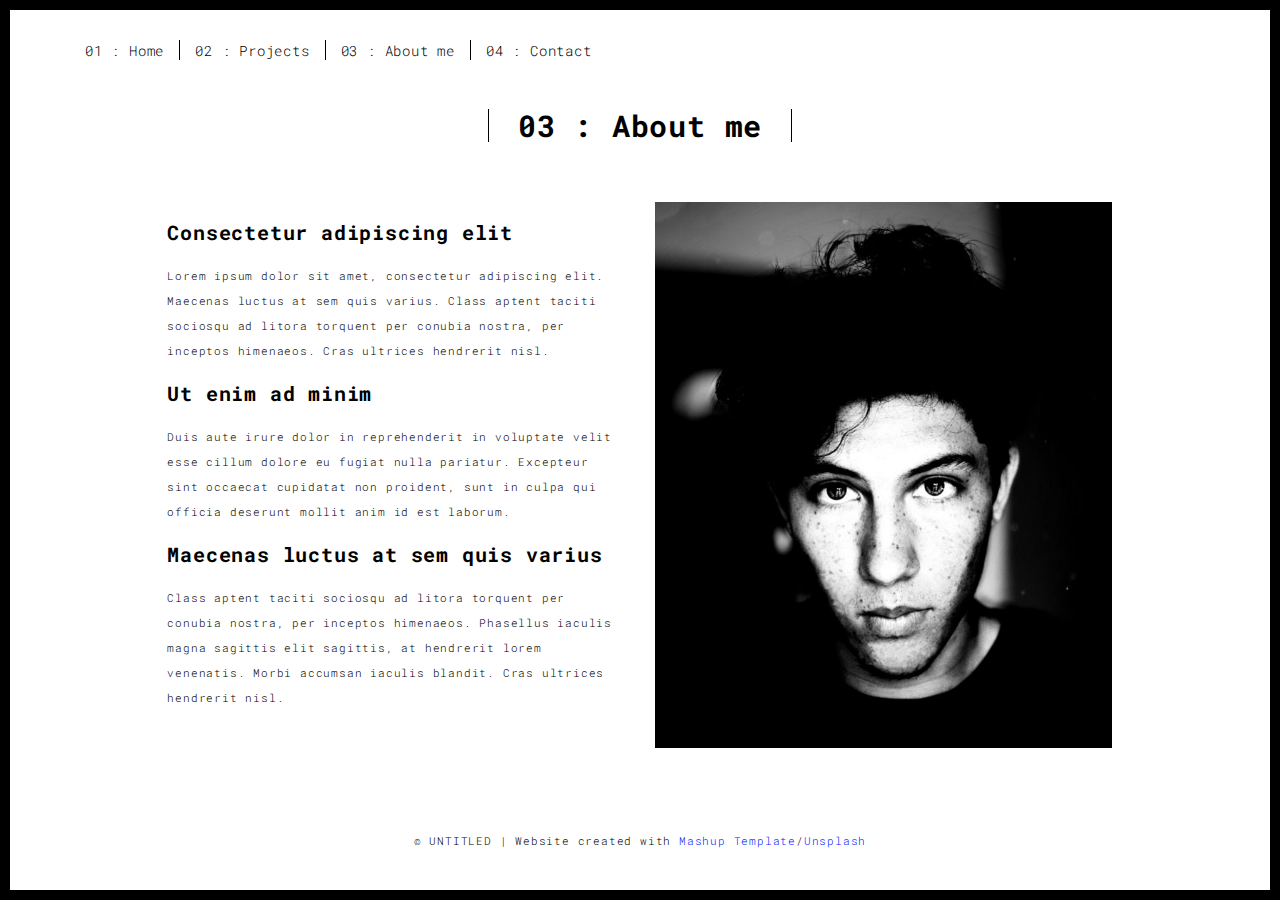
==== commit f363c31c: "few repairs in html files" ====
--- a/templates/about.html
+++ b/templates/about.html
@@ -38,7 +38,7 @@
       <div class="collapse navbar-collapse" id="navbar-collapse">
         <ul class="nav navbar-nav ">
           <li><a href="index.html" title="">01 : Home</a></li>
-          <li><a href="works.html" title="">02 : Works</a></li>
+          <li><a href="projects.html" title="">02 : Projects</a></li>
           <li><a href="./about.html" title="">03 : About me</a></li>
           <li><a href="contact.html" title="">04 : Contact</a></li>
         </ul>
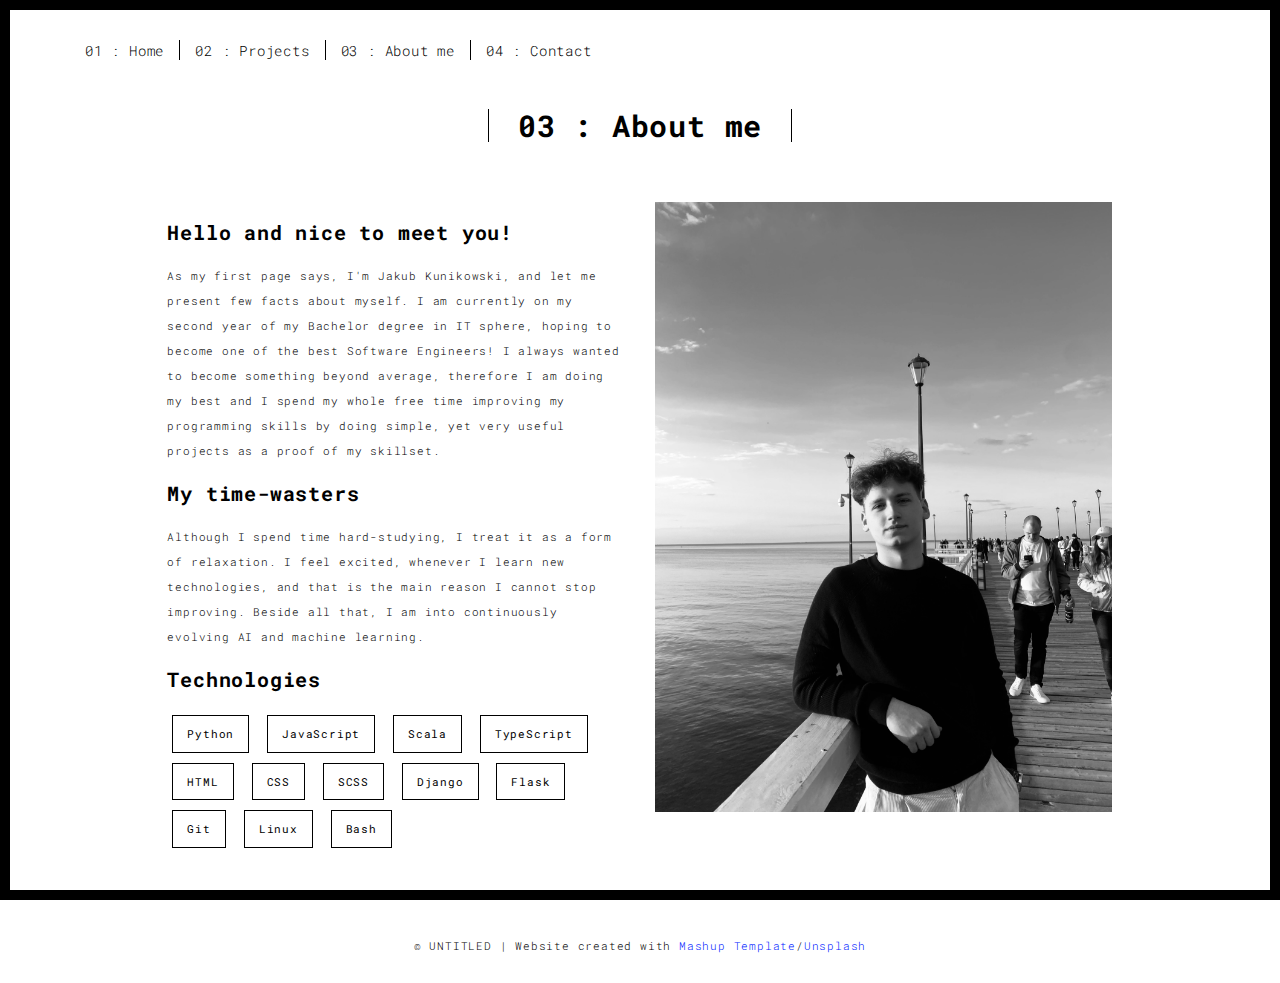
==== commit 579f140f: "projects page, about updated" ====
--- a/templates/about.html
+++ b/templates/about.html
@@ -61,19 +61,33 @@
             <div class="col-md-10 col-md-offset-1">
               <div class="row">
                 <div class="col-xs-12 col-md-6">
-                  <h3>Consectetur adipiscing elit</h3>
-                  <p>Lorem ipsum dolor sit amet, consectetur adipiscing elit. Maecenas luctus at sem quis varius. 
-                  Class aptent taciti sociosqu ad litora torquent per conubia nostra, per inceptos himenaeos. Cras ultrices hendrerit nisl.</p>
-                  <h3>Ut enim ad minim  </h3>
-                  <p>Duis aute irure dolor in reprehenderit in voluptate velit esse
-                  cillum dolore eu fugiat nulla pariatur. Excepteur sint occaecat cupidatat non
-                  proident, sunt in culpa qui officia deserunt mollit anim id est laborum. 
-                  <h3>Maecenas luctus at sem quis varius</h3>
-                  <p>
-                  Class aptent taciti sociosqu ad litora torquent per conubia nostra, per inceptos himenaeos. Phasellus iaculis magna sagittis elit sagittis, at hendrerit lorem venenatis. Morbi accumsan iaculis blandit. Cras ultrices hendrerit nisl.</p>
+                  <h3>Hello and nice to meet you!</h3>
+                  <p>As my first page says, I'm Jakub Kunikowski, and let me present few facts about myself.
+                  I am currently on my second year of my Bachelor degree in IT sphere, hoping to become one of the best Software Engineers!
+                      I always wanted to become something beyond average, therefore I am doing my best and I spend my whole free time
+                      improving my programming skills by doing simple, yet very useful projects as a proof of my skillset.
+                  </p>
+                  <h3>My time-wasters</h3>
+                  <p>Although I spend time hard-studying, I treat it as a form of relaxation. I feel excited, whenever I learn new technologies,
+                    and that is the main reason I cannot stop improving. Beside all that, I am into continuously evolving AI and machine learning.
+                  <h3>Technologies</h3>
+                    <div class="technologies">
+                        <div class="btn btn-default">Python</div>
+                        <div class="btn btn-default">JavaScript</div>
+                        <div class="btn btn-default">Scala</div>
+                        <div class="btn btn-default">TypeScript</div>
+                        <div class="btn btn-default">HTML</div>
+                        <div class="btn btn-default">CSS</div>
+                        <div class="btn btn-default">SCSS</div>
+                        <div class="btn btn-default">Django</div>
+                        <div class="btn btn-default">Flask</div>
+                        <div class="btn btn-default">Git</div>
+                        <div class="btn btn-default">Linux</div>
+                        <div class="btn btn-default">Bash</div>
+                    </div>
                 </div>
                 <div class="col-xs-12 col-md-6">
-                  <img src="../static/assets/images/profil.jpg" class="img-responsive" alt="">
+                  <img src="../static/assets/images/profil.jpg" class="img-responsive1" alt="">
                 </div>
               </div>
             </div>
--- a/static/main.3f6952e4.css
+++ b/static/main.3f6952e4.css
@@ -5,5 +5,9 @@
  */
 /*! normalize.css v3.0.3 | MIT License | github.com/necolas/normalize.css */html{font-family:sans-serif;-ms-text-size-adjust:100%;-webkit-text-size-adjust:100%}body{margin:0}article,aside,details,figcaption,figure,footer,header,hgroup,main,menu,nav,section,summary{display:block}audio,canvas,progress,video{display:inline-block;vertical-align:baseline}audio:not([controls]){display:none;height:0}[hidden],template{display:none}a{background-color:transparent}a:active,a:hover{outline:0}abbr[title]{border-bottom:1px dotted}b,strong{font-weight:700}dfn{font-style:italic}h1{font-size:2em;margin:.67em 0}mark{background:#ff0;color:#000}small{font-size:80%}sub,sup{font-size:75%;line-height:0;position:relative;vertical-align:baseline}sup{top:-.5em}sub{bottom:-.25em}img{border:0}svg:not(:root){overflow:hidden}figure{margin:1em 40px}hr{box-sizing:content-box;height:0}pre{overflow:auto}code,kbd,pre,samp{font-family:monospace,monospace;font-size:1em}button,input,optgroup,select,textarea{color:inherit;font:inherit;margin:0}button{overflow:visible}button,select{text-transform:none}button,html input[type=button],input[type=reset],input[type=submit]{-webkit-appearance:button;cursor:pointer}button[disabled],html input[disabled]{cursor:default}button::-moz-focus-inner,input::-moz-focus-inner{border:0;padding:0}input{line-height:normal}input[type=checkbox],input[type=radio]{box-sizing:border-box;padding:0}input[type=number]::-webkit-inner-spin-button,input[type=number]::-webkit-outer-spin-button{height:auto}input[type=search]{-webkit-appearance:textfield;box-sizing:content-box}input[type=search]::-webkit-search-cancel-button,input[type=search]::-webkit-search-decoration{-webkit-appearance:none}fieldset{border:1px solid silver;margin:0 2px;padding:.35em .625em .75em}textarea{overflow:auto}optgroup{font-weight:700}table{border-collapse:collapse;border-spacing:0}td,th{padding:0}
 
-/*! Source: https://github.com/h5bp/html5-boilerplate/blob/master/src/css/main.css */@media print{*,:after,:before{background:transparent!important;color:#000!important;box-shadow:none!important;text-shadow:none!important}a,a:visited{text-decoration:underline}a[href]:after{content:" (" attr(href) ")"}abbr[title]:after{content:" (" attr(title) ")"}a[href^="#"]:after,a[href^="javascript:"]:after{content:""}blockquote,pre{border:1px solid #999;page-break-inside:avoid}thead{display:table-header-group}img,tr{page-break-inside:avoid}img{max-width:100%!important}h2,h3,p{orphans:3;widows:3}h2,h3{page-break-after:avoid}.navbar{display:none}.btn>.caret,.dropup>.btn>.caret{border-top-color:#000!important}.label{border:1px solid #000}.table{border-collapse:collapse!important}.table td,.table th{background-color:#fff!important}.table-bordered td,.table-bordered th{border:1px solid #ddd!important}}*,:after,:before{-webkit-box-sizing:border-box;-moz-box-sizing:border-box;box-sizing:border-box}html{font-size:10px;-webkit-tap-highlight-color:transparent}body{font-family:Roboto Mono,Helvetica,Arial,sans-serif;font-size:11px;line-height:1.78;color:#000;background-color:#fff}button,input,select,textarea{font-family:inherit;font-size:inherit;line-height:inherit}a{color:#001aff;text-decoration:none}a:focus,a:hover{color:#0012b3;text-decoration:underline}a:focus{outline:5px auto -webkit-focus-ring-color;outline-offset:-2px}figure{margin:0}img{vertical-align:middle}.img-responsive{display:block;max-width:100%;height:auto}.img-rounded{border-radius:0}.img-thumbnail{padding:4px;line-height:1.78;background-color:#fff;border:1px solid #ddd;border-radius:0;-webkit-transition:all .2s ease-in-out;-o-transition:all .2s ease-in-out;transition:all .2s ease-in-out;display:inline-block;max-width:100%;height:auto}.img-circle{border-radius:50%}hr{margin-top:19px;margin-bottom:19px;border:0;border-top:1px solid #eee}.sr-only{position:absolute;width:1px;height:1px;margin:-1px;padding:0;overflow:hidden;clip:rect(0,0,0,0);border:0}.sr-only-focusable:active,.sr-only-focusable:focus{position:static;width:auto;height:auto;margin:0;overflow:visible;clip:auto}[role=button]{cursor:pointer}.h1,.h2,.h3,.h4,.h5,.h6,h1,h2,h3,h4,h5,h6{font-family:Roboto Mono,Helvetica,Arial,sans-serif;font-weight:700;line-height:1.1;color:#000}.h1 .small,.h1 small,.h2 .small,.h2 small,.h3 .small,.h3 small,.h4 .small,.h4 small,.h5 .small,.h5 small,.h6 .small,.h6 small,h1 .small,h1 small,h2 .small,h2 small,h3 .small,h3 small,h4 .small,h4 small,h5 .small,h5 small,h6 .small,h6 small{font-weight:400;line-height:1;color:#777}.h1,.h2,.h3,h1,h2,h3{margin-top:19px;margin-bottom:9.5px}.h1 .small,.h1 small,.h2 .small,.h2 small,.h3 .small,.h3 small,h1 .small,h1 small,h2 .small,h2 small,h3 .small,h3 small{font-size:65%}.h4,.h5,.h6,h4,h5,h6{margin-top:9.5px;margin-bottom:9.5px}.h4 .small,.h4 small,.h5 .small,.h5 small,.h6 .small,.h6 small,h4 .small,h4 small,h5 .small,h5 small,h6 .small,h6 small{font-size:75%}.h1,h1{font-size:70px}.h2,h2{font-size:30px}.h3,h3{font-size:20px}.h4,.h5,h4,h5{font-size:11px}.h6,h6{font-size:10px}p{margin:0 0 9.5px}.lead{margin-bottom:19px;font-size:12px;font-weight:300;line-height:1.4}@media (min-width:768px){.lead{font-size:16.5px}}.small,small{font-size:90%}.mark,mark{background-color:#fcf8e3;padding:.2em}.text-left{text-align:left}.text-right{text-align:right}.text-center{text-align:center}.text-justify{text-align:justify}.text-nowrap{white-space:nowrap}.text-lowercase{text-transform:lowercase}.initialism,.text-uppercase{text-transform:uppercase}.text-capitalize{text-transform:capitalize}.text-muted{color:#777}.text-primary{color:#001aff}a.text-primary:focus,a.text-primary:hover{color:#0015cc}.text-success{color:#fff}a.text-success:focus,a.text-success:hover{color:#e6e6e6}.text-info{color:#31708f}a.text-info:focus,a.text-info:hover{color:#245269}.text-warning{color:#8a6d3b}a.text-warning:focus,a.text-warning:hover{color:#66512c}.text-danger{color:#fff}a.text-danger:focus,a.text-danger:hover{color:#e6e6e6}.bg-primary{color:#fff;background-color:#001aff}a.bg-primary:focus,a.bg-primary:hover{background-color:#0015cc}.bg-success,a.bg-success:focus,a.bg-success:hover{background-color:#000}.bg-info{background-color:#d9edf7}a.bg-info:focus,a.bg-info:hover{background-color:#afd9ee}.bg-warning{background-color:#fcf8e3}a.bg-warning:focus,a.bg-warning:hover{background-color:#f7ecb5}.bg-danger{background-color:red}a.bg-danger:focus,a.bg-danger:hover{background-color:#c00}.page-header{padding-bottom:8.5px;margin:38px 0 19px;border-bottom:1px solid #eee}ol,ul{margin-top:0;margin-bottom:9.5px}ol ol,ol ul,ul ol,ul ul{margin-bottom:0}.list-inline,.list-unstyled{padding-left:0;list-style:none}.list-inline{margin-left:-5px}.list-inline>li{display:inline-block;padding-left:5px;padding-right:5px}dl{margin-top:0;margin-bottom:19px}dd,dt{line-height:1.78}dt{font-weight:700}dd{margin-left:0}.dl-horizontal dd:after,.dl-horizontal dd:before{content:" ";display:table}.dl-horizontal dd:after{clear:both}@media (min-width:768px){.dl-horizontal dt{float:left;width:160px;clear:left;text-align:right;overflow:hidden;text-overflow:ellipsis;white-space:nowrap}.dl-horizontal dd{margin-left:180px}}abbr[data-original-title],abbr[title]{cursor:help;border-bottom:1px dotted #777}.initialism{font-size:90%}blockquote{padding:9.5px 19px;margin:0 0 19px;font-size:13.75px;border-left:5px solid #eee}blockquote ol:last-child,blockquote p:last-child,blockquote ul:last-child{margin-bottom:0}blockquote .small,blockquote footer,blockquote small{display:block;font-size:80%;line-height:1.78;color:#777}blockquote .small:before,blockquote footer:before,blockquote small:before{content:"\2014   \A0"}.blockquote-reverse,blockquote.pull-right{padding-right:15px;padding-left:0;border-right:5px solid #eee;border-left:0;text-align:right}.blockquote-reverse .small:before,.blockquote-reverse footer:before,.blockquote-reverse small:before,blockquote.pull-right .small:before,blockquote.pull-right footer:before,blockquote.pull-right small:before{content:""}.blockquote-reverse .small:after,.blockquote-reverse footer:after,.blockquote-reverse small:after,blockquote.pull-right .small:after,blockquote.pull-right footer:after,blockquote.pull-right small:after{content:"\A0   \2014"}address{margin-bottom:19px;font-style:normal;line-height:1.78}code,kbd,pre,samp{font-family:Menlo,Monaco,Consolas,Courier New,monospace}code{color:#c7254e;background-color:#f9f2f4}code,kbd{padding:2px 4px;font-size:90%;border-radius:0}kbd{color:#fff;background-color:#333;box-shadow:inset 0 -1px 0 rgba(0,0,0,.25)}kbd kbd{padding:0;font-size:100%;font-weight:700;box-shadow:none}pre{display:block;padding:9px;margin:0 0 9.5px;font-size:10px;line-height:1.78;word-break:break-all;word-wrap:break-word;color:#333;background-color:#f5f5f5;border:1px solid #ccc;border-radius:0}pre code{padding:0;font-size:inherit;color:inherit;white-space:pre-wrap;background-color:transparent;border-radius:0}.pre-scrollable{max-height:340px;overflow-y:scroll}.container{margin-right:auto;margin-left:auto;padding-left:15px;padding-right:15px}.container:after,.container:before{content:" ";display:table}.container:after{clear:both}@media (min-width:768px){.container{width:750px}}@media (min-width:992px){.container{width:970px}}@media (min-width:1200px){.container{width:1170px}}.container-fluid{margin-right:auto;margin-left:auto;padding-left:15px;padding-right:15px}.container-fluid:after,.container-fluid:before{content:" ";display:table}.container-fluid:after{clear:both}.row{margin-left:-15px;margin-right:-15px}.row:after,.row:before{content:" ";display:table}.row:after{clear:both}.col-lg-1,.col-lg-2,.col-lg-3,.col-lg-4,.col-lg-5,.col-lg-6,.col-lg-7,.col-lg-8,.col-lg-9,.col-lg-10,.col-lg-11,.col-lg-12,.col-md-1,.col-md-2,.col-md-3,.col-md-4,.col-md-5,.col-md-6,.col-md-7,.col-md-8,.col-md-9,.col-md-10,.col-md-11,.col-md-12,.col-sm-1,.col-sm-2,.col-sm-3,.col-sm-4,.col-sm-5,.col-sm-6,.col-sm-7,.col-sm-8,.col-sm-9,.col-sm-10,.col-sm-11,.col-sm-12,.col-xs-1,.col-xs-2,.col-xs-3,.col-xs-4,.col-xs-5,.col-xs-6,.col-xs-7,.col-xs-8,.col-xs-9,.col-xs-10,.col-xs-11,.col-xs-12{position:relative;min-height:1px;padding-left:15px;padding-right:15px}.col-xs-1,.col-xs-2,.col-xs-3,.col-xs-4,.col-xs-5,.col-xs-6,.col-xs-7,.col-xs-8,.col-xs-9,.col-xs-10,.col-xs-11,.col-xs-12{float:left}.col-xs-1{width:8.33333%}.col-xs-2{width:16.66667%}.col-xs-3{width:25%}.col-xs-4{width:33.33333%}.col-xs-5{width:41.66667%}.col-xs-6{width:50%}.col-xs-7{width:58.33333%}.col-xs-8{width:66.66667%}.col-xs-9{width:75%}.col-xs-10{width:83.33333%}.col-xs-11{width:91.66667%}.col-xs-12{width:100%}.col-xs-pull-0{right:auto}.col-xs-pull-1{right:8.33333%}.col-xs-pull-2{right:16.66667%}.col-xs-pull-3{right:25%}.col-xs-pull-4{right:33.33333%}.col-xs-pull-5{right:41.66667%}.col-xs-pull-6{right:50%}.col-xs-pull-7{right:58.33333%}.col-xs-pull-8{right:66.66667%}.col-xs-pull-9{right:75%}.col-xs-pull-10{right:83.33333%}.col-xs-pull-11{right:91.66667%}.col-xs-pull-12{right:100%}.col-xs-push-0{left:auto}.col-xs-push-1{left:8.33333%}.col-xs-push-2{left:16.66667%}.col-xs-push-3{left:25%}.col-xs-push-4{left:33.33333%}.col-xs-push-5{left:41.66667%}.col-xs-push-6{left:50%}.col-xs-push-7{left:58.33333%}.col-xs-push-8{left:66.66667%}.col-xs-push-9{left:75%}.col-xs-push-10{left:83.33333%}.col-xs-push-11{left:91.66667%}.col-xs-push-12{left:100%}.col-xs-offset-0{margin-left:0}.col-xs-offset-1{margin-left:8.33333%}.col-xs-offset-2{margin-left:16.66667%}.col-xs-offset-3{margin-left:25%}.col-xs-offset-4{margin-left:33.33333%}.col-xs-offset-5{margin-left:41.66667%}.col-xs-offset-6{margin-left:50%}.col-xs-offset-7{margin-left:58.33333%}.col-xs-offset-8{margin-left:66.66667%}.col-xs-offset-9{margin-left:75%}.col-xs-offset-10{margin-left:83.33333%}.col-xs-offset-11{margin-left:91.66667%}.col-xs-offset-12{margin-left:100%}@media (min-width:768px){.col-sm-1,.col-sm-2,.col-sm-3,.col-sm-4,.col-sm-5,.col-sm-6,.col-sm-7,.col-sm-8,.col-sm-9,.col-sm-10,.col-sm-11,.col-sm-12{float:left}.col-sm-1{width:8.33333%}.col-sm-2{width:16.66667%}.col-sm-3{width:25%}.col-sm-4{width:33.33333%}.col-sm-5{width:41.66667%}.col-sm-6{width:50%}.col-sm-7{width:58.33333%}.col-sm-8{width:66.66667%}.col-sm-9{width:75%}.col-sm-10{width:83.33333%}.col-sm-11{width:91.66667%}.col-sm-12{width:100%}.col-sm-pull-0{right:auto}.col-sm-pull-1{right:8.33333%}.col-sm-pull-2{right:16.66667%}.col-sm-pull-3{right:25%}.col-sm-pull-4{right:33.33333%}.col-sm-pull-5{right:41.66667%}.col-sm-pull-6{right:50%}.col-sm-pull-7{right:58.33333%}.col-sm-pull-8{right:66.66667%}.col-sm-pull-9{right:75%}.col-sm-pull-10{right:83.33333%}.col-sm-pull-11{right:91.66667%}.col-sm-pull-12{right:100%}.col-sm-push-0{left:auto}.col-sm-push-1{left:8.33333%}.col-sm-push-2{left:16.66667%}.col-sm-push-3{left:25%}.col-sm-push-4{left:33.33333%}.col-sm-push-5{left:41.66667%}.col-sm-push-6{left:50%}.col-sm-push-7{left:58.33333%}.col-sm-push-8{left:66.66667%}.col-sm-push-9{left:75%}.col-sm-push-10{left:83.33333%}.col-sm-push-11{left:91.66667%}.col-sm-push-12{left:100%}.col-sm-offset-0{margin-left:0}.col-sm-offset-1{margin-left:8.33333%}.col-sm-offset-2{margin-left:16.66667%}.col-sm-offset-3{margin-left:25%}.col-sm-offset-4{margin-left:33.33333%}.col-sm-offset-5{margin-left:41.66667%}.col-sm-offset-6{margin-left:50%}.col-sm-offset-7{margin-left:58.33333%}.col-sm-offset-8{margin-left:66.66667%}.col-sm-offset-9{margin-left:75%}.col-sm-offset-10{margin-left:83.33333%}.col-sm-offset-11{margin-left:91.66667%}.col-sm-offset-12{margin-left:100%}}@media (min-width:992px){.col-md-1,.col-md-2,.col-md-3,.col-md-4,.col-md-5,.col-md-6,.col-md-7,.col-md-8,.col-md-9,.col-md-10,.col-md-11,.col-md-12{float:left}.col-md-1{width:8.33333%}.col-md-2{width:16.66667%}.col-md-3{width:25%}.col-md-4{width:33.33333%}.col-md-5{width:41.66667%}.col-md-6{width:50%}.col-md-7{width:58.33333%}.col-md-8{width:66.66667%}.col-md-9{width:75%}.col-md-10{width:83.33333%}.col-md-11{width:91.66667%}.col-md-12{width:100%}.col-md-pull-0{right:auto}.col-md-pull-1{right:8.33333%}.col-md-pull-2{right:16.66667%}.col-md-pull-3{right:25%}.col-md-pull-4{right:33.33333%}.col-md-pull-5{right:41.66667%}.col-md-pull-6{right:50%}.col-md-pull-7{right:58.33333%}.col-md-pull-8{right:66.66667%}.col-md-pull-9{right:75%}.col-md-pull-10{right:83.33333%}.col-md-pull-11{right:91.66667%}.col-md-pull-12{right:100%}.col-md-push-0{left:auto}.col-md-push-1{left:8.33333%}.col-md-push-2{left:16.66667%}.col-md-push-3{left:25%}.col-md-push-4{left:33.33333%}.col-md-push-5{left:41.66667%}.col-md-push-6{left:50%}.col-md-push-7{left:58.33333%}.col-md-push-8{left:66.66667%}.col-md-push-9{left:75%}.col-md-push-10{left:83.33333%}.col-md-push-11{left:91.66667%}.col-md-push-12{left:100%}.col-md-offset-0{margin-left:0}.col-md-offset-1{margin-left:8.33333%}.col-md-offset-2{margin-left:16.66667%}.col-md-offset-3{margin-left:25%}.col-md-offset-4{margin-left:33.33333%}.col-md-offset-5{margin-left:41.66667%}.col-md-offset-6{margin-left:50%}.col-md-offset-7{margin-left:58.33333%}.col-md-offset-8{margin-left:66.66667%}.col-md-offset-9{margin-left:75%}.col-md-offset-10{margin-left:83.33333%}.col-md-offset-11{margin-left:91.66667%}.col-md-offset-12{margin-left:100%}}@media (min-width:1200px){.col-lg-1,.col-lg-2,.col-lg-3,.col-lg-4,.col-lg-5,.col-lg-6,.col-lg-7,.col-lg-8,.col-lg-9,.col-lg-10,.col-lg-11,.col-lg-12{float:left}.col-lg-1{width:8.33333%}.col-lg-2{width:16.66667%}.col-lg-3{width:25%}.col-lg-4{width:33.33333%}.col-lg-5{width:41.66667%}.col-lg-6{width:50%}.col-lg-7{width:58.33333%}.col-lg-8{width:66.66667%}.col-lg-9{width:75%}.col-lg-10{width:83.33333%}.col-lg-11{width:91.66667%}.col-lg-12{width:100%}.col-lg-pull-0{right:auto}.col-lg-pull-1{right:8.33333%}.col-lg-pull-2{right:16.66667%}.col-lg-pull-3{right:25%}.col-lg-pull-4{right:33.33333%}.col-lg-pull-5{right:41.66667%}.col-lg-pull-6{right:50%}.col-lg-pull-7{right:58.33333%}.col-lg-pull-8{right:66.66667%}.col-lg-pull-9{right:75%}.col-lg-pull-10{right:83.33333%}.col-lg-pull-11{right:91.66667%}.col-lg-pull-12{right:100%}.col-lg-push-0{left:auto}.col-lg-push-1{left:8.33333%}.col-lg-push-2{left:16.66667%}.col-lg-push-3{left:25%}.col-lg-push-4{left:33.33333%}.col-lg-push-5{left:41.66667%}.col-lg-push-6{left:50%}.col-lg-push-7{left:58.33333%}.col-lg-push-8{left:66.66667%}.col-lg-push-9{left:75%}.col-lg-push-10{left:83.33333%}.col-lg-push-11{left:91.66667%}.col-lg-push-12{left:100%}.col-lg-offset-0{margin-left:0}.col-lg-offset-1{margin-left:8.33333%}.col-lg-offset-2{margin-left:16.66667%}.col-lg-offset-3{margin-left:25%}.col-lg-offset-4{margin-left:33.33333%}.col-lg-offset-5{margin-left:41.66667%}.col-lg-offset-6{margin-left:50%}.col-lg-offset-7{margin-left:58.33333%}.col-lg-offset-8{margin-left:66.66667%}.col-lg-offset-9{margin-left:75%}.col-lg-offset-10{margin-left:83.33333%}.col-lg-offset-11{margin-left:91.66667%}.col-lg-offset-12{margin-left:100%}}table{background-color:transparent}caption{padding-top:8px;padding-bottom:8px;color:#777}caption,th{text-align:left}.table{width:100%;max-width:100%;margin-bottom:19px}.table>tbody>tr>td,.table>tbody>tr>th,.table>tfoot>tr>td,.table>tfoot>tr>th,.table>thead>tr>td,.table>thead>tr>th{padding:8px;line-height:1.78;vertical-align:top;border-top:1px solid #ddd}.table>thead>tr>th{vertical-align:bottom;border-bottom:2px solid #ddd}.table>caption+thead>tr:first-child>td,.table>caption+thead>tr:first-child>th,.table>colgroup+thead>tr:first-child>td,.table>colgroup+thead>tr:first-child>th,.table>thead:first-child>tr:first-child>td,.table>thead:first-child>tr:first-child>th{border-top:0}.table>tbody+tbody{border-top:2px solid #ddd}.table .table{background-color:#fff}.table-condensed>tbody>tr>td,.table-condensed>tbody>tr>th,.table-condensed>tfoot>tr>td,.table-condensed>tfoot>tr>th,.table-condensed>thead>tr>td,.table-condensed>thead>tr>th{padding:5px}.table-bordered,.table-bordered>tbody>tr>td,.table-bordered>tbody>tr>th,.table-bordered>tfoot>tr>td,.table-bordered>tfoot>tr>th,.table-bordered>thead>tr>td,.table-bordered>thead>tr>th{border:1px solid #ddd}.table-bordered>thead>tr>td,.table-bordered>thead>tr>th{border-bottom-width:2px}.table-striped>tbody>tr:nth-of-type(odd){background-color:#f9f9f9}.table-hover>tbody>tr:hover{background-color:#f5f5f5}table col[class*=col-]{position:static;float:none;display:table-column}table td[class*=col-],table th[class*=col-]{position:static;float:none;display:table-cell}.table>tbody>tr.active>td,.table>tbody>tr.active>th,.table>tbody>tr>td.active,.table>tbody>tr>th.active,.table>tfoot>tr.active>td,.table>tfoot>tr.active>th,.table>tfoot>tr>td.active,.table>tfoot>tr>th.active,.table>thead>tr.active>td,.table>thead>tr.active>th,.table>thead>tr>td.active,.table>thead>tr>th.active{background-color:#f5f5f5}.table-hover>tbody>tr.active:hover>td,.table-hover>tbody>tr.active:hover>th,.table-hover>tbody>tr:hover>.active,.table-hover>tbody>tr>td.active:hover,.table-hover>tbody>tr>th.active:hover{background-color:#e8e8e8}.table-hover>tbody>tr.success:hover>td,.table-hover>tbody>tr.success:hover>th,.table-hover>tbody>tr:hover>.success,.table-hover>tbody>tr>td.success:hover,.table-hover>tbody>tr>th.success:hover,.table>tbody>tr.success>td,.table>tbody>tr.success>th,.table>tbody>tr>td.success,.table>tbody>tr>th.success,.table>tfoot>tr.success>td,.table>tfoot>tr.success>th,.table>tfoot>tr>td.success,.table>tfoot>tr>th.success,.table>thead>tr.success>td,.table>thead>tr.success>th,.table>thead>tr>td.success,.table>thead>tr>th.success{background-color:#000}.table>tbody>tr.info>td,.table>tbody>tr.info>th,.table>tbody>tr>td.info,.table>tbody>tr>th.info,.table>tfoot>tr.info>td,.table>tfoot>tr.info>th,.table>tfoot>tr>td.info,.table>tfoot>tr>th.info,.table>thead>tr.info>td,.table>thead>tr.info>th,.table>thead>tr>td.info,.table>thead>tr>th.info{background-color:#d9edf7}.table-hover>tbody>tr.info:hover>td,.table-hover>tbody>tr.info:hover>th,.table-hover>tbody>tr:hover>.info,.table-hover>tbody>tr>td.info:hover,.table-hover>tbody>tr>th.info:hover{background-color:#c4e3f3}.table>tbody>tr.warning>td,.table>tbody>tr.warning>th,.table>tbody>tr>td.warning,.table>tbody>tr>th.warning,.table>tfoot>tr.warning>td,.table>tfoot>tr.warning>th,.table>tfoot>tr>td.warning,.table>tfoot>tr>th.warning,.table>thead>tr.warning>td,.table>thead>tr.warning>th,.table>thead>tr>td.warning,.table>thead>tr>th.warning{background-color:#fcf8e3}.table-hover>tbody>tr.warning:hover>td,.table-hover>tbody>tr.warning:hover>th,.table-hover>tbody>tr:hover>.warning,.table-hover>tbody>tr>td.warning:hover,.table-hover>tbody>tr>th.warning:hover{background-color:#faf2cc}.table>tbody>tr.danger>td,.table>tbody>tr.danger>th,.table>tbody>tr>td.danger,.table>tbody>tr>th.danger,.table>tfoot>tr.danger>td,.table>tfoot>tr.danger>th,.table>tfoot>tr>td.danger,.table>tfoot>tr>th.danger,.table>thead>tr.danger>td,.table>thead>tr.danger>th,.table>thead>tr>td.danger,.table>thead>tr>th.danger{background-color:red}.table-hover>tbody>tr.danger:hover>td,.table-hover>tbody>tr.danger:hover>th,.table-hover>tbody>tr:hover>.danger,.table-hover>tbody>tr>td.danger:hover,.table-hover>tbody>tr>th.danger:hover{background-color:#e60000}.table-responsive{overflow-x:auto;min-height:.01%}@media screen and (max-width:767px){.table-responsive{width:100%;margin-bottom:14.25px;overflow-y:hidden;-ms-overflow-style:-ms-autohiding-scrollbar;border:1px solid #ddd}.table-responsive>.table{margin-bottom:0}.table-responsive>.table>tbody>tr>td,.table-responsive>.table>tbody>tr>th,.table-responsive>.table>tfoot>tr>td,.table-responsive>.table>tfoot>tr>th,.table-responsive>.table>thead>tr>td,.table-responsive>.table>thead>tr>th{white-space:nowrap}.table-responsive>.table-bordered{border:0}.table-responsive>.table-bordered>tbody>tr>td:first-child,.table-responsive>.table-bordered>tbody>tr>th:first-child,.table-responsive>.table-bordered>tfoot>tr>td:first-child,.table-responsive>.table-bordered>tfoot>tr>th:first-child,.table-responsive>.table-bordered>thead>tr>td:first-child,.table-responsive>.table-bordered>thead>tr>th:first-child{border-left:0}.table-responsive>.table-bordered>tbody>tr>td:last-child,.table-responsive>.table-bordered>tbody>tr>th:last-child,.table-responsive>.table-bordered>tfoot>tr>td:last-child,.table-responsive>.table-bordered>tfoot>tr>th:last-child,.table-responsive>.table-bordered>thead>tr>td:last-child,.table-responsive>.table-bordered>thead>tr>th:last-child{border-right:0}.table-responsive>.table-bordered>tbody>tr:last-child>td,.table-responsive>.table-bordered>tbody>tr:last-child>th,.table-responsive>.table-bordered>tfoot>tr:last-child>td,.table-responsive>.table-bordered>tfoot>tr:last-child>th{border-bottom:0}}fieldset{margin:0;min-width:0}fieldset,legend{padding:0;border:0}legend{display:block;width:100%;margin-bottom:19px;font-size:16.5px;line-height:inherit;color:#333;border-bottom:1px solid #e5e5e5}label{display:inline-block;max-width:100%;margin-bottom:5px;font-weight:700}input[type=search]{-webkit-box-sizing:border-box;-moz-box-sizing:border-box;box-sizing:border-box}input[type=checkbox],input[type=radio]{margin:4px 0 0;margin-top:1px\9;line-height:normal}input[type=file]{display:block}input[type=range]{display:block;width:100%}select[multiple],select[size]{height:auto}input[type=checkbox]:focus,input[type=file]:focus,input[type=radio]:focus{outline:5px auto -webkit-focus-ring-color;outline-offset:-2px}output{padding-top:9px}.form-control,output{display:block;font-size:11px;line-height:1.78;color:#555}.form-control{width:100%;height:40px;padding:8px 14px;background-color:#fff;background-image:none;border:1px solid #000;border-radius:0;-webkit-box-shadow:inset 0 1px 1px rgba(0,0,0,.075);box-shadow:inset 0 1px 1px rgba(0,0,0,.075);-webkit-transition:border-color .15s ease-in-out,box-shadow .15s ease-in-out;-o-transition:border-color ease-in-out .15s,box-shadow ease-in-out .15s;transition:border-color .15s ease-in-out,box-shadow .15s ease-in-out}.form-control:focus{border-color:#66afe9;-webkit-box-shadow:inset 0 1px 1px rgba(0,0,0,.075),0 0 8px rgba(102,175,233,.6);box-shadow:inset 0 1px 1px rgba(0,0,0,.075),0 0 8px rgba(102,175,233,.6)}.form-control::-moz-placeholder{color:#999;opacity:1}.form-control:-ms-input-placeholder{color:#999}.form-control::-webkit-input-placeholder{color:#999}.form-control::-ms-expand{border:0;background-color:transparent}.form-control[disabled],.form-control[readonly],fieldset[disabled] .form-control{background-color:#eee;opacity:1}.form-control[disabled],fieldset[disabled] .form-control{cursor:not-allowed}textarea.form-control{height:auto}input[type=search]{-webkit-appearance:none}@media screen and (-webkit-min-device-pixel-ratio:0){input[type=date].form-control,input[type=datetime-local].form-control,input[type=month].form-control,input[type=time].form-control{line-height:40px}.input-group-sm>.input-group-btn>input[type=date].btn,.input-group-sm>.input-group-btn>input[type=datetime-local].btn,.input-group-sm>.input-group-btn>input[type=month].btn,.input-group-sm>.input-group-btn>input[type=time].btn,.input-group-sm>input[type=date].form-control,.input-group-sm>input[type=date].input-group-addon,.input-group-sm>input[type=datetime-local].form-control,.input-group-sm>input[type=datetime-local].input-group-addon,.input-group-sm>input[type=month].form-control,.input-group-sm>input[type=month].input-group-addon,.input-group-sm>input[type=time].form-control,.input-group-sm>input[type=time].input-group-addon,.input-group-sm input[type=date],.input-group-sm input[type=datetime-local],.input-group-sm input[type=month],.input-group-sm input[type=time],input[type=date].input-sm,input[type=datetime-local].input-sm,input[type=month].input-sm,input[type=time].input-sm{line-height:27px}.input-group-lg>.input-group-btn>input[type=date].btn,.input-group-lg>.input-group-btn>input[type=datetime-local].btn,.input-group-lg>.input-group-btn>input[type=month].btn,.input-group-lg>.input-group-btn>input[type=time].btn,.input-group-lg>input[type=date].form-control,.input-group-lg>input[type=date].input-group-addon,.input-group-lg>input[type=datetime-local].form-control,.input-group-lg>input[type=datetime-local].input-group-addon,.input-group-lg>input[type=month].form-control,.input-group-lg>input[type=month].input-group-addon,.input-group-lg>input[type=time].form-control,.input-group-lg>input[type=time].input-group-addon,.input-group-lg input[type=date],.input-group-lg input[type=datetime-local],.input-group-lg input[type=month],.input-group-lg input[type=time],input[type=date].input-lg,input[type=datetime-local].input-lg,input[type=month].input-lg,input[type=time].input-lg{line-height:41px}}.form-group{margin-bottom:15px}.checkbox,.radio{position:relative;display:block;margin-top:10px;margin-bottom:10px}.checkbox label,.radio label{min-height:19px;padding-left:20px;margin-bottom:0;font-weight:400;cursor:pointer}.checkbox-inline input[type=checkbox],.checkbox input[type=checkbox],.radio-inline input[type=radio],.radio input[type=radio]{position:absolute;margin-left:-20px;margin-top:4px\9}.checkbox+.checkbox,.radio+.radio{margin-top:-5px}.checkbox-inline,.radio-inline{position:relative;display:inline-block;padding-left:20px;margin-bottom:0;vertical-align:middle;font-weight:400;cursor:pointer}.checkbox-inline+.checkbox-inline,.radio-inline+.radio-inline{margin-top:0;margin-left:10px}.checkbox-inline.disabled,.checkbox.disabled label,.radio-inline.disabled,.radio.disabled label,fieldset[disabled] .checkbox-inline,fieldset[disabled] .checkbox label,fieldset[disabled] .radio-inline,fieldset[disabled] .radio label,fieldset[disabled] input[type=checkbox],fieldset[disabled] input[type=radio],input[type=checkbox].disabled,input[type=checkbox][disabled],input[type=radio].disabled,input[type=radio][disabled]{cursor:not-allowed}.form-control-static{padding-top:9px;padding-bottom:9px;margin-bottom:0;min-height:30px}.form-control-static.input-lg,.form-control-static.input-sm,.input-group-lg>.form-control-static.form-control,.input-group-lg>.form-control-static.input-group-addon,.input-group-lg>.input-group-btn>.form-control-static.btn,.input-group-sm>.form-control-static.form-control,.input-group-sm>.form-control-static.input-group-addon,.input-group-sm>.input-group-btn>.form-control-static.btn{padding-left:0;padding-right:0}.input-group-sm>.form-control,.input-group-sm>.input-group-addon,.input-group-sm>.input-group-btn>.btn,.input-sm{height:27px;padding:5px 10px;font-size:10px;line-height:1.5;border-radius:0}.input-group-sm>.input-group-btn>select.btn,.input-group-sm>select.form-control,.input-group-sm>select.input-group-addon,select.input-sm{height:27px;line-height:27px}.input-group-sm>.input-group-btn>select[multiple].btn,.input-group-sm>.input-group-btn>textarea.btn,.input-group-sm>select[multiple].form-control,.input-group-sm>select[multiple].input-group-addon,.input-group-sm>textarea.form-control,.input-group-sm>textarea.input-group-addon,select[multiple].input-sm,textarea.input-sm{height:auto}.form-group-sm .form-control{height:27px;padding:5px 10px;font-size:10px;line-height:1.5;border-radius:0}.form-group-sm select.form-control{height:27px;line-height:27px}.form-group-sm select[multiple].form-control,.form-group-sm textarea.form-control{height:auto}.form-group-sm .form-control-static{height:27px;min-height:29px;padding:6px 10px;font-size:10px;line-height:1.5}.input-group-lg>.form-control,.input-group-lg>.input-group-addon,.input-group-lg>.input-group-btn>.btn,.input-lg{height:41px;padding:10px 16px;font-size:14px;line-height:1.33333;border-radius:0}.input-group-lg>.input-group-btn>select.btn,.input-group-lg>select.form-control,.input-group-lg>select.input-group-addon,select.input-lg{height:41px;line-height:41px}.input-group-lg>.input-group-btn>select[multiple].btn,.input-group-lg>.input-group-btn>textarea.btn,.input-group-lg>select[multiple].form-control,.input-group-lg>select[multiple].input-group-addon,.input-group-lg>textarea.form-control,.input-group-lg>textarea.input-group-addon,select[multiple].input-lg,textarea.input-lg{height:auto}.form-group-lg .form-control{height:41px;padding:10px 16px;font-size:14px;line-height:1.33333;border-radius:0}.form-group-lg select.form-control{height:41px;line-height:41px}.form-group-lg select[multiple].form-control,.form-group-lg textarea.form-control{height:auto}.form-group-lg .form-control-static{height:41px;min-height:33px;padding:11px 16px;font-size:14px;line-height:1.33333}.has-feedback{position:relative}.has-feedback .form-control{padding-right:50px}.form-control-feedback{position:absolute;top:0;right:0;z-index:2;display:block;width:40px;height:40px;line-height:40px;text-align:center;pointer-events:none}.form-group-lg .form-control+.form-control-feedback,.input-group-lg+.form-control-feedback,.input-group-lg>.form-control+.form-control-feedback,.input-group-lg>.input-group-addon+.form-control-feedback,.input-group-lg>.input-group-btn>.btn+.form-control-feedback,.input-lg+.form-control-feedback{width:41px;height:41px;line-height:41px}.form-group-sm .form-control+.form-control-feedback,.input-group-sm+.form-control-feedback,.input-group-sm>.form-control+.form-control-feedback,.input-group-sm>.input-group-addon+.form-control-feedback,.input-group-sm>.input-group-btn>.btn+.form-control-feedback,.input-sm+.form-control-feedback{width:27px;height:27px;line-height:27px}.has-success .checkbox,.has-success .checkbox-inline,.has-success.checkbox-inline label,.has-success.checkbox label,.has-success .control-label,.has-success .help-block,.has-success .radio,.has-success .radio-inline,.has-success.radio-inline label,.has-success.radio label{color:#fff}.has-success .form-control{border-color:#fff;-webkit-box-shadow:inset 0 1px 1px rgba(0,0,0,.075);box-shadow:inset 0 1px 1px rgba(0,0,0,.075)}.has-success .form-control:focus{border-color:#e6e6e6;-webkit-box-shadow:inset 0 1px 1px rgba(0,0,0,.075),0 0 6px #fff;box-shadow:inset 0 1px 1px rgba(0,0,0,.075),0 0 6px #fff}.has-success .input-group-addon{color:#fff;border-color:#fff;background-color:#000}.has-success .form-control-feedback{color:#fff}.has-warning .checkbox,.has-warning .checkbox-inline,.has-warning.checkbox-inline label,.has-warning.checkbox label,.has-warning .control-label,.has-warning .help-block,.has-warning .radio,.has-warning .radio-inline,.has-warning.radio-inline label,.has-warning.radio label{color:#8a6d3b}.has-warning .form-control{border-color:#8a6d3b;-webkit-box-shadow:inset 0 1px 1px rgba(0,0,0,.075);box-shadow:inset 0 1px 1px rgba(0,0,0,.075)}.has-warning .form-control:focus{border-color:#66512c;-webkit-box-shadow:inset 0 1px 1px rgba(0,0,0,.075),0 0 6px #c0a16b;box-shadow:inset 0 1px 1px rgba(0,0,0,.075),0 0 6px #c0a16b}.has-warning .input-group-addon{color:#8a6d3b;border-color:#8a6d3b;background-color:#fcf8e3}.has-warning .form-control-feedback{color:#8a6d3b}.has-error .checkbox,.has-error .checkbox-inline,.has-error.checkbox-inline label,.has-error.checkbox label,.has-error .control-label,.has-error .help-block,.has-error .radio,.has-error .radio-inline,.has-error.radio-inline label,.has-error.radio label{color:#fff}.has-error .form-control{border-color:#fff;-webkit-box-shadow:inset 0 1px 1px rgba(0,0,0,.075);box-shadow:inset 0 1px 1px rgba(0,0,0,.075)}.has-error .form-control:focus{border-color:#e6e6e6;-webkit-box-shadow:inset 0 1px 1px rgba(0,0,0,.075),0 0 6px #fff;box-shadow:inset 0 1px 1px rgba(0,0,0,.075),0 0 6px #fff}.has-error .input-group-addon{color:#fff;border-color:#fff;background-color:red}.has-error .form-control-feedback{color:#fff}.has-feedback label~.form-control-feedback{top:24px}.has-feedback label.sr-only~.form-control-feedback{top:0}.help-block{display:block;margin-top:5px;margin-bottom:10px;color:#404040}@media (min-width:768px){.form-inline .form-group{display:inline-block;margin-bottom:0;vertical-align:middle}.form-inline .form-control{display:inline-block;width:auto;vertical-align:middle}.form-inline .form-control-static{display:inline-block}.form-inline .input-group{display:inline-table;vertical-align:middle}.form-inline .input-group .form-control,.form-inline .input-group .input-group-addon,.form-inline .input-group .input-group-btn{width:auto}.form-inline .input-group>.form-control{width:100%}.form-inline .control-label{margin-bottom:0;vertical-align:middle}.form-inline .checkbox,.form-inline .radio{display:inline-block;margin-top:0;margin-bottom:0;vertical-align:middle}.form-inline .checkbox label,.form-inline .radio label{padding-left:0}.form-inline .checkbox input[type=checkbox],.form-inline .radio input[type=radio]{position:relative;margin-left:0}.form-inline .has-feedback .form-control-feedback{top:0}}.form-horizontal .checkbox,.form-horizontal .checkbox-inline,.form-horizontal .radio,.form-horizontal .radio-inline{margin-top:0;margin-bottom:0;padding-top:9px}.form-horizontal .checkbox,.form-horizontal .radio{min-height:28px}.form-horizontal .form-group{margin-left:-15px;margin-right:-15px}.form-horizontal .form-group:after,.form-horizontal .form-group:before{content:" ";display:table}.form-horizontal .form-group:after{clear:both}@media (min-width:768px){.form-horizontal .control-label{text-align:right;margin-bottom:0;padding-top:9px}}.form-horizontal .has-feedback .form-control-feedback{right:15px}@media (min-width:768px){.form-horizontal .form-group-lg .control-label{padding-top:11px;font-size:14px}}@media (min-width:768px){.form-horizontal .form-group-sm .control-label{padding-top:6px;font-size:10px}}.btn{display:inline-block;margin-bottom:0;font-weight:400;text-align:center;vertical-align:middle;touch-action:manipulation;cursor:pointer;background-image:none;border:1px solid transparent;white-space:nowrap;padding:8px 14px;font-size:11px;line-height:1.78;border-radius:0;-webkit-user-select:none;-moz-user-select:none;-ms-user-select:none;user-select:none}.btn.active.focus,.btn.active:focus,.btn.focus,.btn:active.focus,.btn:active:focus,.btn:focus{outline:5px auto -webkit-focus-ring-color;outline-offset:-2px}.btn.focus,.btn:focus,.btn:hover{color:#000;text-decoration:none}.btn.active,.btn:active{outline:0;background-image:none;-webkit-box-shadow:inset 0 3px 5px rgba(0,0,0,.125);box-shadow:inset 0 3px 5px rgba(0,0,0,.125)}.btn.disabled,.btn[disabled],fieldset[disabled] .btn{cursor:not-allowed;opacity:.65;filter:alpha(opacity=65);-webkit-box-shadow:none;box-shadow:none}a.btn.disabled,fieldset[disabled] a.btn{pointer-events:none}.btn-default,.btn-default.active,.btn-default.active.focus,.btn-default.active:focus,.btn-default.active:hover,.btn-default.focus,.btn-default:active,.btn-default:active.focus,.btn-default:active:focus,.btn-default:active:hover,.btn-default:focus,.btn-default:hover,.open>.btn-default.dropdown-toggle,.open>.btn-default.dropdown-toggle.focus,.open>.btn-default.dropdown-toggle:focus,.open>.btn-default.dropdown-toggle:hover{color:#000;background-color:transparent;border-color:#000}.btn-default.active,.btn-default:active,.open>.btn-default.dropdown-toggle{background-image:none}.btn-default.disabled.focus,.btn-default.disabled:focus,.btn-default.disabled:hover,.btn-default[disabled].focus,.btn-default[disabled]:focus,.btn-default[disabled]:hover,fieldset[disabled] .btn-default.focus,fieldset[disabled] .btn-default:focus,fieldset[disabled] .btn-default:hover{background-color:transparent;border-color:#000}.btn-default .badge{color:transparent;background-color:#000}.btn-primary{color:#001aff;background-color:transparent;border-color:#001aff}.btn-primary.focus,.btn-primary:focus{color:#001aff;background-color:transparent;border-color:#000d80}.btn-primary.active,.btn-primary:active,.btn-primary:hover,.open>.btn-primary.dropdown-toggle{color:#001aff;background-color:transparent;border-color:#0014c2}.btn-primary.active.focus,.btn-primary.active:focus,.btn-primary.active:hover,.btn-primary:active.focus,.btn-primary:active:focus,.btn-primary:active:hover,.open>.btn-primary.dropdown-toggle.focus,.open>.btn-primary.dropdown-toggle:focus,.open>.btn-primary.dropdown-toggle:hover{color:#001aff;background-color:transparent;border-color:#000d80}.btn-primary.active,.btn-primary:active,.open>.btn-primary.dropdown-toggle{background-image:none}.btn-primary.disabled.focus,.btn-primary.disabled:focus,.btn-primary.disabled:hover,.btn-primary[disabled].focus,.btn-primary[disabled]:focus,.btn-primary[disabled]:hover,fieldset[disabled] .btn-primary.focus,fieldset[disabled] .btn-primary:focus,fieldset[disabled] .btn-primary:hover{background-color:transparent;border-color:#001aff}.btn-primary .badge{color:transparent;background-color:#001aff}.btn-success{color:#5cb85c;background-color:transparent;border-color:#5cb85c}.btn-success.focus,.btn-success:focus{color:#5cb85c;background-color:transparent;border-color:#2d672d}.btn-success.active,.btn-success:active,.btn-success:hover,.open>.btn-success.dropdown-toggle{color:#5cb85c;background-color:transparent;border-color:#419641}.btn-success.active.focus,.btn-success.active:focus,.btn-success.active:hover,.btn-success:active.focus,.btn-success:active:focus,.btn-success:active:hover,.open>.btn-success.dropdown-toggle.focus,.open>.btn-success.dropdown-toggle:focus,.open>.btn-success.dropdown-toggle:hover{color:#5cb85c;background-color:transparent;border-color:#2d672d}.btn-success.active,.btn-success:active,.open>.btn-success.dropdown-toggle{background-image:none}.btn-success.disabled.focus,.btn-success.disabled:focus,.btn-success.disabled:hover,.btn-success[disabled].focus,.btn-success[disabled]:focus,.btn-success[disabled]:hover,fieldset[disabled] .btn-success.focus,fieldset[disabled] .btn-success:focus,fieldset[disabled] .btn-success:hover{background-color:transparent;border-color:#5cb85c}.btn-success .badge{color:transparent;background-color:#5cb85c}.btn-info{border-color:#5bc0de}.btn-info,.btn-info.focus,.btn-info:focus{color:#5bc0de;background-color:transparent}.btn-info.focus,.btn-info:focus{border-color:#1f7e9a}.btn-info.active,.btn-info:active,.btn-info:hover,.open>.btn-info.dropdown-toggle{color:#5bc0de;background-color:transparent;border-color:#2aabd2}.btn-info.active.focus,.btn-info.active:focus,.btn-info.active:hover,.btn-info:active.focus,.btn-info:active:focus,.btn-info:active:hover,.open>.btn-info.dropdown-toggle.focus,.open>.btn-info.dropdown-toggle:focus,.open>.btn-info.dropdown-toggle:hover{color:#5bc0de;background-color:transparent;border-color:#1f7e9a}.btn-info.active,.btn-info:active,.open>.btn-info.dropdown-toggle{background-image:none}.btn-info.disabled.focus,.btn-info.disabled:focus,.btn-info.disabled:hover,.btn-info[disabled].focus,.btn-info[disabled]:focus,.btn-info[disabled]:hover,fieldset[disabled] .btn-info.focus,fieldset[disabled] .btn-info:focus,fieldset[disabled] .btn-info:hover{background-color:transparent;border-color:#5bc0de}.btn-info .badge{color:transparent;background-color:#5bc0de}.btn-warning{color:#f0ad4e;background-color:transparent;border-color:#f0ad4e}.btn-warning.focus,.btn-warning:focus{color:#f0ad4e;background-color:transparent;border-color:#b06d0f}.btn-warning.active,.btn-warning:active,.btn-warning:hover,.open>.btn-warning.dropdown-toggle{color:#f0ad4e;background-color:transparent;border-color:#eb9316}.btn-warning.active.focus,.btn-warning.active:focus,.btn-warning.active:hover,.btn-warning:active.focus,.btn-warning:active:focus,.btn-warning:active:hover,.open>.btn-warning.dropdown-toggle.focus,.open>.btn-warning.dropdown-toggle:focus,.open>.btn-warning.dropdown-toggle:hover{color:#f0ad4e;background-color:transparent;border-color:#b06d0f}.btn-warning.active,.btn-warning:active,.open>.btn-warning.dropdown-toggle{background-image:none}.btn-warning.disabled.focus,.btn-warning.disabled:focus,.btn-warning.disabled:hover,.btn-warning[disabled].focus,.btn-warning[disabled]:focus,.btn-warning[disabled]:hover,fieldset[disabled] .btn-warning.focus,fieldset[disabled] .btn-warning:focus,fieldset[disabled] .btn-warning:hover{background-color:transparent;border-color:#f0ad4e}.btn-warning .badge{color:transparent;background-color:#f0ad4e}.btn-danger{color:#d9534f;background-color:transparent;border-color:#d9534f}.btn-danger.focus,.btn-danger:focus{color:#d9534f;background-color:transparent;border-color:#8b211e}.btn-danger.active,.btn-danger:active,.btn-danger:hover,.open>.btn-danger.dropdown-toggle{color:#d9534f;background-color:transparent;border-color:#c12e2a}.btn-danger.active.focus,.btn-danger.active:focus,.btn-danger.active:hover,.btn-danger:active.focus,.btn-danger:active:focus,.btn-danger:active:hover,.open>.btn-danger.dropdown-toggle.focus,.open>.btn-danger.dropdown-toggle:focus,.open>.btn-danger.dropdown-toggle:hover{color:#d9534f;background-color:transparent;border-color:#8b211e}.btn-danger.active,.btn-danger:active,.open>.btn-danger.dropdown-toggle{background-image:none}.btn-danger.disabled.focus,.btn-danger.disabled:focus,.btn-danger.disabled:hover,.btn-danger[disabled].focus,.btn-danger[disabled]:focus,.btn-danger[disabled]:hover,fieldset[disabled] .btn-danger.focus,fieldset[disabled] .btn-danger:focus,fieldset[disabled] .btn-danger:hover{background-color:transparent;border-color:#d9534f}.btn-danger .badge{color:transparent;background-color:#d9534f}.btn-link{color:#001aff;font-weight:400;border-radius:0}.btn-link,.btn-link.active,.btn-link:active,.btn-link[disabled],fieldset[disabled] .btn-link{background-color:transparent;-webkit-box-shadow:none;box-shadow:none}.btn-link,.btn-link:active,.btn-link:focus,.btn-link:hover{border-color:transparent}.btn-link:focus,.btn-link:hover{color:#0012b3;text-decoration:underline;background-color:transparent}.btn-link[disabled]:focus,.btn-link[disabled]:hover,fieldset[disabled] .btn-link:focus,fieldset[disabled] .btn-link:hover{color:#777;text-decoration:none}.btn-group-lg>.btn,.btn-lg{padding:10px 16px;font-size:14px;line-height:1.33333;border-radius:0}.btn-group-sm>.btn,.btn-sm{padding:5px 10px;font-size:10px;line-height:1.5;border-radius:0}.btn-group-xs>.btn,.btn-xs{padding:1px 5px;font-size:10px;line-height:1.5;border-radius:0}.btn-block{display:block;width:100%}.btn-block+.btn-block{margin-top:5px}input[type=button].btn-block,input[type=reset].btn-block,input[type=submit].btn-block{width:100%}.fade{opacity:0;-webkit-transition:opacity .15s linear;-o-transition:opacity .15s linear;transition:opacity .15s linear}.fade.in{opacity:1}.collapse{display:none}.collapse.in{display:block}tr.collapse.in{display:table-row}tbody.collapse.in{display:table-row-group}.collapsing{position:relative;height:0;overflow:hidden;-webkit-transition-property:height,visibility;transition-property:height,visibility;-webkit-transition-duration:.35s;transition-duration:.35s;-webkit-transition-timing-function:ease;transition-timing-function:ease}.caret{display:inline-block;width:0;height:0;margin-left:2px;vertical-align:middle;border-top:4px dashed;border-top:4px solid\9;border-right:4px solid transparent;border-left:4px solid transparent}.dropdown,.dropup{position:relative}.dropdown-toggle:focus{outline:0}.dropdown-menu{position:absolute;top:100%;left:0;z-index:1000;display:none;float:left;min-width:160px;padding:5px 0;margin:2px 0 0;list-style:none;font-size:11px;text-align:left;background-color:#fff;border:1px solid #ccc;border:1px solid rgba(0,0,0,.15);border-radius:0;-webkit-box-shadow:0 6px 12px rgba(0,0,0,.175);box-shadow:0 6px 12px rgba(0,0,0,.175);background-clip:padding-box}.dropdown-menu.pull-right{right:0;left:auto}.dropdown-menu .divider{height:1px;margin:8.5px 0;overflow:hidden;background-color:#e5e5e5}.dropdown-menu>li>a{display:block;padding:3px 20px;clear:both;font-weight:400;line-height:1.78;color:#333;white-space:nowrap}.dropdown-menu>li>a:focus,.dropdown-menu>li>a:hover{text-decoration:none;color:#262626;background-color:#f5f5f5}.dropdown-menu>.active>a,.dropdown-menu>.active>a:focus,.dropdown-menu>.active>a:hover{color:#fff;text-decoration:none;outline:0;background-color:#001aff}.dropdown-menu>.disabled>a,.dropdown-menu>.disabled>a:focus,.dropdown-menu>.disabled>a:hover{color:#777}.dropdown-menu>.disabled>a:focus,.dropdown-menu>.disabled>a:hover{text-decoration:none;background-color:transparent;background-image:none;filter:progid:DXImageTransform.Microsoft.gradient(enabled = false);cursor:not-allowed}.open>.dropdown-menu{display:block}.open>a{outline:0}.dropdown-menu-right{left:auto;right:0}.dropdown-menu-left{left:0;right:auto}.dropdown-header{display:block;padding:3px 20px;font-size:10px;line-height:1.78;color:#777;white-space:nowrap}.dropdown-backdrop{position:fixed;left:0;right:0;bottom:0;top:0;z-index:990}.pull-right>.dropdown-menu{right:0;left:auto}.dropup .caret,.navbar-fixed-bottom .dropdown .caret{border-top:0;border-bottom:4px dashed;border-bottom:4px solid\9;content:""}.dropup .dropdown-menu,.navbar-fixed-bottom .dropdown .dropdown-menu{top:auto;bottom:100%;margin-bottom:2px}@media (min-width:768px){.navbar-right .dropdown-menu{right:0;left:auto}.navbar-right .dropdown-menu-left{left:0;right:auto}}.btn-group,.btn-group-vertical{position:relative;display:inline-block;vertical-align:middle}.btn-group-vertical>.btn,.btn-group>.btn{position:relative;float:left}.btn-group-vertical>.btn.active,.btn-group-vertical>.btn:active,.btn-group-vertical>.btn:focus,.btn-group-vertical>.btn:hover,.btn-group>.btn.active,.btn-group>.btn:active,.btn-group>.btn:focus,.btn-group>.btn:hover{z-index:2}.btn-group .btn+.btn,.btn-group .btn+.btn-group,.btn-group .btn-group+.btn,.btn-group .btn-group+.btn-group{margin-left:-1px}.btn-toolbar{margin-left:-5px}.btn-toolbar:after,.btn-toolbar:before{content:" ";display:table}.btn-toolbar:after{clear:both}.btn-toolbar .btn,.btn-toolbar .btn-group,.btn-toolbar .input-group{float:left}.btn-toolbar>.btn,.btn-toolbar>.btn-group,.btn-toolbar>.input-group{margin-left:5px}.btn-group>.btn:not(:first-child):not(:last-child):not(.dropdown-toggle){border-radius:0}.btn-group>.btn:first-child{margin-left:0}.btn-group>.btn:first-child:not(:last-child):not(.dropdown-toggle){border-bottom-right-radius:0;border-top-right-radius:0}.btn-group>.btn:last-child:not(:first-child),.btn-group>.dropdown-toggle:not(:first-child){border-bottom-left-radius:0;border-top-left-radius:0}.btn-group>.btn-group{float:left}.btn-group>.btn-group:not(:first-child):not(:last-child)>.btn{border-radius:0}.btn-group>.btn-group:first-child:not(:last-child)>.btn:last-child,.btn-group>.btn-group:first-child:not(:last-child)>.dropdown-toggle{border-bottom-right-radius:0;border-top-right-radius:0}.btn-group>.btn-group:last-child:not(:first-child)>.btn:first-child{border-bottom-left-radius:0;border-top-left-radius:0}.btn-group .dropdown-toggle:active,.btn-group.open .dropdown-toggle{outline:0}.btn-group>.btn+.dropdown-toggle{padding-left:8px;padding-right:8px}.btn-group-lg.btn-group>.btn+.dropdown-toggle,.btn-group>.btn-lg+.dropdown-toggle{padding-left:12px;padding-right:12px}.btn-group.open .dropdown-toggle{-webkit-box-shadow:inset 0 3px 5px rgba(0,0,0,.125);box-shadow:inset 0 3px 5px rgba(0,0,0,.125)}.btn-group.open .dropdown-toggle.btn-link{-webkit-box-shadow:none;box-shadow:none}.btn .caret{margin-left:0}.btn-group-lg>.btn .caret,.btn-lg .caret{border-width:5px 5px 0;border-bottom-width:0}.dropup .btn-group-lg>.btn .caret,.dropup .btn-lg .caret{border-width:0 5px 5px}.btn-group-vertical>.btn,.btn-group-vertical>.btn-group,.btn-group-vertical>.btn-group>.btn{display:block;float:none;width:100%;max-width:100%}.btn-group-vertical>.btn-group:after,.btn-group-vertical>.btn-group:before{content:" ";display:table}.btn-group-vertical>.btn-group:after{clear:both}.btn-group-vertical>.btn-group>.btn{float:none}.btn-group-vertical>.btn+.btn,.btn-group-vertical>.btn+.btn-group,.btn-group-vertical>.btn-group+.btn,.btn-group-vertical>.btn-group+.btn-group{margin-top:-1px;margin-left:0}.btn-group-vertical>.btn:not(:first-child):not(:last-child){border-radius:0}.btn-group-vertical>.btn:first-child:not(:last-child),.btn-group-vertical>.btn:last-child:not(:first-child){border-top-right-radius:0;border-top-left-radius:0;border-bottom-right-radius:0;border-bottom-left-radius:0}.btn-group-vertical>.btn-group:not(:first-child):not(:last-child)>.btn{border-radius:0}.btn-group-vertical>.btn-group:first-child:not(:last-child)>.btn:last-child,.btn-group-vertical>.btn-group:first-child:not(:last-child)>.dropdown-toggle{border-bottom-right-radius:0;border-bottom-left-radius:0}.btn-group-vertical>.btn-group:last-child:not(:first-child)>.btn:first-child{border-top-right-radius:0;border-top-left-radius:0}.btn-group-justified{display:table;width:100%;table-layout:fixed;border-collapse:separate}.btn-group-justified>.btn,.btn-group-justified>.btn-group{float:none;display:table-cell;width:1%}.btn-group-justified>.btn-group .btn{width:100%}.btn-group-justified>.btn-group .dropdown-menu{left:auto}[data-toggle=buttons]>.btn-group>.btn input[type=checkbox],[data-toggle=buttons]>.btn-group>.btn input[type=radio],[data-toggle=buttons]>.btn input[type=checkbox],[data-toggle=buttons]>.btn input[type=radio]{position:absolute;clip:rect(0,0,0,0);pointer-events:none}.input-group{position:relative;display:table;border-collapse:separate}.input-group[class*=col-]{float:none;padding-left:0;padding-right:0}.input-group .form-control{position:relative;z-index:2;float:left;width:100%;margin-bottom:0}.input-group .form-control:focus{z-index:3}.input-group-addon,.input-group-btn,.input-group .form-control{display:table-cell}.input-group-addon:not(:first-child):not(:last-child),.input-group-btn:not(:first-child):not(:last-child),.input-group .form-control:not(:first-child):not(:last-child){border-radius:0}.input-group-addon,.input-group-btn{width:1%;white-space:nowrap;vertical-align:middle}.input-group-addon{padding:8px 14px;font-size:11px;font-weight:400;line-height:1;color:#555;text-align:center;background-color:#eee;border:1px solid #000;border-radius:0}.input-group-addon.input-sm,.input-group-sm>.input-group-addon,.input-group-sm>.input-group-btn>.input-group-addon.btn{padding:5px 10px;font-size:10px;border-radius:0}.input-group-addon.input-lg,.input-group-lg>.input-group-addon,.input-group-lg>.input-group-btn>.input-group-addon.btn{padding:10px 16px;font-size:14px;border-radius:0}.input-group-addon input[type=checkbox],.input-group-addon input[type=radio]{margin-top:0}.input-group-addon:first-child,.input-group-btn:first-child>.btn,.input-group-btn:first-child>.btn-group>.btn,.input-group-btn:first-child>.dropdown-toggle,.input-group-btn:last-child>.btn-group:not(:last-child)>.btn,.input-group-btn:last-child>.btn:not(:last-child):not(.dropdown-toggle),.input-group .form-control:first-child{border-bottom-right-radius:0;border-top-right-radius:0}.input-group-addon:first-child{border-right:0}.input-group-addon:last-child,.input-group-btn:first-child>.btn-group:not(:first-child)>.btn,.input-group-btn:first-child>.btn:not(:first-child),.input-group-btn:last-child>.btn,.input-group-btn:last-child>.btn-group>.btn,.input-group-btn:last-child>.dropdown-toggle,.input-group .form-control:last-child{border-bottom-left-radius:0;border-top-left-radius:0}.input-group-addon:last-child{border-left:0}.input-group-btn{font-size:0;white-space:nowrap}.input-group-btn,.input-group-btn>.btn{position:relative}.input-group-btn>.btn+.btn{margin-left:-1px}.input-group-btn>.btn:active,.input-group-btn>.btn:focus,.input-group-btn>.btn:hover{z-index:2}.input-group-btn:first-child>.btn,.input-group-btn:first-child>.btn-group{margin-right:-1px}.input-group-btn:last-child>.btn,.input-group-btn:last-child>.btn-group{z-index:2;margin-left:-1px}.nav{margin-bottom:0;padding-left:0;list-style:none}.nav:after,.nav:before{content:" ";display:table}.nav:after{clear:both}.nav>li,.nav>li>a{position:relative;display:block}.nav>li>a{padding:10px 15px}.nav>li>a:focus,.nav>li>a:hover{text-decoration:none;background-color:transparent}.nav>li.disabled>a{color:#777}.nav>li.disabled>a:focus,.nav>li.disabled>a:hover{color:#777;text-decoration:none;background-color:transparent;cursor:not-allowed}.nav .open>a,.nav .open>a:focus,.nav .open>a:hover{background-color:transparent;border-color:#001aff}.nav .nav-divider{height:1px;margin:8.5px 0;overflow:hidden;background-color:#e5e5e5}.nav>li>a>img{max-width:none}.nav-tabs{border-bottom:1px solid #ddd}.nav-tabs>li{float:left;margin-bottom:-1px}.nav-tabs>li>a{margin-right:2px;line-height:1.78;border:1px solid transparent;border-radius:0 0 0 0}.nav-tabs>li>a:hover{border-color:#eee #eee #ddd}.nav-tabs>li.active>a,.nav-tabs>li.active>a:focus,.nav-tabs>li.active>a:hover{color:#555;background-color:#fff;border:1px solid #ddd;border-bottom-color:transparent;cursor:default}.nav-pills>li{float:left}.nav-pills>li>a{border-radius:0}.nav-pills>li+li{margin-left:2px}.nav-pills>li.active>a,.nav-pills>li.active>a:focus,.nav-pills>li.active>a:hover{color:#fff;background-color:#001aff}.nav-stacked>li{float:none}.nav-stacked>li+li{margin-top:2px;margin-left:0}.nav-justified,.nav-tabs.nav-justified{width:100%}.nav-justified>li,.nav-tabs.nav-justified>li{float:none}.nav-justified>li>a,.nav-tabs.nav-justified>li>a{text-align:center;margin-bottom:5px}.nav-justified>.dropdown .dropdown-menu{top:auto;left:auto}@media (min-width:768px){.nav-justified>li,.nav-tabs.nav-justified>li{display:table-cell;width:1%}.nav-justified>li>a,.nav-tabs.nav-justified>li>a{margin-bottom:0}}.nav-tabs-justified,.nav-tabs.nav-justified{border-bottom:0}.nav-tabs-justified>li>a,.nav-tabs.nav-justified>li>a{margin-right:0;border-radius:0}.nav-tabs-justified>.active>a,.nav-tabs-justified>.active>a:focus,.nav-tabs-justified>.active>a:hover,.nav-tabs.nav-justified>.active>a,.nav-tabs.nav-justified>.active>a:focus,.nav-tabs.nav-justified>.active>a:hover{border:1px solid #ddd}@media (min-width:768px){.nav-tabs-justified>li>a,.nav-tabs.nav-justified>li>a{border-bottom:1px solid #ddd;border-radius:0 0 0 0}.nav-tabs-justified>.active>a,.nav-tabs-justified>.active>a:focus,.nav-tabs-justified>.active>a:hover,.nav-tabs.nav-justified>.active>a,.nav-tabs.nav-justified>.active>a:focus,.nav-tabs.nav-justified>.active>a:hover{border-bottom-color:#fff}}.tab-content>.tab-pane{display:none}.tab-content>.active{display:block}.nav-tabs .dropdown-menu{margin-top:-1px;border-top-right-radius:0;border-top-left-radius:0}.navbar{position:relative;min-height:20px;margin-bottom:19px;border:1px solid transparent}.navbar:after,.navbar:before{content:" ";display:table}.navbar:after{clear:both}@media (min-width:768px){.navbar{border-radius:0}}.navbar-header:after,.navbar-header:before{content:" ";display:table}.navbar-header:after{clear:both}@media (min-width:768px){.navbar-header{float:left}}.navbar-collapse{overflow-x:visible;padding-right:15px;padding-left:15px;border-top:1px solid transparent;box-shadow:inset 0 1px 0 hsla(0,0%,100%,.1);-webkit-overflow-scrolling:touch}.navbar-collapse:after,.navbar-collapse:before{content:" ";display:table}.navbar-collapse:after{clear:both}.navbar-collapse.in{overflow-y:auto}@media (min-width:768px){.navbar-collapse{width:auto;border-top:0;box-shadow:none}.navbar-collapse.collapse{display:block!important;height:auto!important;padding-bottom:0;overflow:visible!important}.navbar-collapse.in{overflow-y:visible}.navbar-fixed-bottom .navbar-collapse,.navbar-fixed-top .navbar-collapse,.navbar-static-top .navbar-collapse{padding-left:0;padding-right:0}}.navbar-fixed-bottom .navbar-collapse,.navbar-fixed-top .navbar-collapse{max-height:340px}@media (max-device-width:480px) and (orientation:landscape){.navbar-fixed-bottom .navbar-collapse,.navbar-fixed-top .navbar-collapse{max-height:200px}}.container-fluid>.navbar-collapse,.container-fluid>.navbar-header,.container>.navbar-collapse,.container>.navbar-header{margin-right:-15px;margin-left:-15px}@media (min-width:768px){.container-fluid>.navbar-collapse,.container-fluid>.navbar-header,.container>.navbar-collapse,.container>.navbar-header{margin-right:0;margin-left:0}}.navbar-static-top{z-index:1000;border-width:0 0 1px}@media (min-width:768px){.navbar-static-top{border-radius:0}}.navbar-fixed-bottom,.navbar-fixed-top{position:fixed;right:0;left:0;z-index:1030}@media (min-width:768px){.navbar-fixed-bottom,.navbar-fixed-top{border-radius:0}}.navbar-fixed-top{top:0;border-width:0 0 1px}.navbar-fixed-bottom{bottom:0;margin-bottom:0;border-width:1px 0 0}.navbar-brand{float:left;padding:.5px 15px;font-size:14px;line-height:19px;height:20px}.navbar-brand:focus,.navbar-brand:hover{text-decoration:none}.navbar-brand>img{display:block}@media (min-width:768px){.navbar>.container-fluid .navbar-brand,.navbar>.container .navbar-brand{margin-left:-15px}}.navbar-toggle{position:relative;float:right;margin-right:15px;padding:9px 10px;margin-top:-7px;margin-bottom:-7px;background-color:transparent;background-image:none;border:1px solid transparent;border-radius:0}.navbar-toggle:focus{outline:0}.navbar-toggle .icon-bar{display:block;width:22px;height:2px;border-radius:1px}.navbar-toggle .icon-bar+.icon-bar{margin-top:4px}@media (min-width:768px){.navbar-toggle{display:none}}.navbar-nav{margin:.25px -15px}.navbar-nav>li>a{padding-top:10px;padding-bottom:10px;line-height:19px}@media (max-width:767px){.navbar-nav .open .dropdown-menu{position:static;float:none;width:auto;margin-top:0;background-color:transparent;border:0;box-shadow:none}.navbar-nav .open .dropdown-menu .dropdown-header,.navbar-nav .open .dropdown-menu>li>a{padding:5px 15px 5px 25px}.navbar-nav .open .dropdown-menu>li>a{line-height:19px}.navbar-nav .open .dropdown-menu>li>a:focus,.navbar-nav .open .dropdown-menu>li>a:hover{background-image:none}}@media (min-width:768px){.navbar-nav{float:left;margin:0}.navbar-nav>li{float:left}.navbar-nav>li>a{padding-top:.5px;padding-bottom:.5px}}.navbar-form{margin:-10px -15px;padding:10px 15px;border-top:1px solid transparent;border-bottom:1px solid transparent;-webkit-box-shadow:inset 0 1px 0 hsla(0,0%,100%,.1),0 1px 0 hsla(0,0%,100%,.1);box-shadow:inset 0 1px 0 hsla(0,0%,100%,.1),0 1px 0 hsla(0,0%,100%,.1)}@media (min-width:768px){.navbar-form .form-group{display:inline-block;margin-bottom:0;vertical-align:middle}.navbar-form .form-control{display:inline-block;width:auto;vertical-align:middle}.navbar-form .form-control-static{display:inline-block}.navbar-form .input-group{display:inline-table;vertical-align:middle}.navbar-form .input-group .form-control,.navbar-form .input-group .input-group-addon,.navbar-form .input-group .input-group-btn{width:auto}.navbar-form .input-group>.form-control{width:100%}.navbar-form .control-label{margin-bottom:0;vertical-align:middle}.navbar-form .checkbox,.navbar-form .radio{display:inline-block;margin-top:0;margin-bottom:0;vertical-align:middle}.navbar-form .checkbox label,.navbar-form .radio label{padding-left:0}.navbar-form .checkbox input[type=checkbox],.navbar-form .radio input[type=radio]{position:relative;margin-left:0}.navbar-form .has-feedback .form-control-feedback{top:0}}@media (max-width:767px){.navbar-form .form-group{margin-bottom:5px}.navbar-form .form-group:last-child{margin-bottom:0}}@media (min-width:768px){.navbar-form{width:auto;border:0;margin-left:0;margin-right:0;padding-top:0;padding-bottom:0;-webkit-box-shadow:none;box-shadow:none}}.navbar-nav>li>.dropdown-menu{margin-top:0;border-top-right-radius:0;border-top-left-radius:0}.navbar-fixed-bottom .navbar-nav>li>.dropdown-menu{margin-bottom:0;border-top-right-radius:0;border-top-left-radius:0;border-bottom-right-radius:0;border-bottom-left-radius:0}.navbar-btn{margin-top:-10px;margin-bottom:-10px}.btn-group-sm>.navbar-btn.btn,.navbar-btn.btn-sm{margin-top:-3.5px;margin-bottom:-3.5px}.btn-group-xs>.navbar-btn.btn,.navbar-btn.btn-xs{margin-top:-1px;margin-bottom:-1px}.navbar-text{margin-top:.5px;margin-bottom:.5px}@media (min-width:768px){.navbar-text{float:left;margin-left:15px;margin-right:15px}}@media (min-width:768px){.navbar-left{float:left!important}.navbar-right{float:right!important;margin-right:-15px}.navbar-right~.navbar-right{margin-right:0}}.navbar-default{background-color:#fff;border-color:transparent}.navbar-default .navbar-brand{color:#000}.navbar-default .navbar-brand:focus,.navbar-default .navbar-brand:hover{color:#000;background-color:transparent}.navbar-default .navbar-text{color:#777}.navbar-default .navbar-nav>li>a{color:#000}.navbar-default .navbar-nav>li>a:focus,.navbar-default .navbar-nav>li>a:hover{color:#333;background-color:transparent}.navbar-default .navbar-nav>.active>a,.navbar-default .navbar-nav>.active>a:focus,.navbar-default .navbar-nav>.active>a:hover{color:#555;background-color:transparent}.navbar-default .navbar-nav>.disabled>a,.navbar-default .navbar-nav>.disabled>a:focus,.navbar-default .navbar-nav>.disabled>a:hover{color:#ccc;background-color:transparent}.navbar-default .navbar-toggle{border-color:#ddd}.navbar-default .navbar-toggle:focus,.navbar-default .navbar-toggle:hover{background-color:#ddd}.navbar-default .navbar-toggle .icon-bar{background-color:#888}.navbar-default .navbar-collapse,.navbar-default .navbar-form{border-color:transparent}.navbar-default .navbar-nav>.open>a,.navbar-default .navbar-nav>.open>a:focus,.navbar-default .navbar-nav>.open>a:hover{background-color:transparent;color:#555}@media (max-width:767px){.navbar-default .navbar-nav .open .dropdown-menu>li>a{color:#000}.navbar-default .navbar-nav .open .dropdown-menu>li>a:focus,.navbar-default .navbar-nav .open .dropdown-menu>li>a:hover{color:#333;background-color:transparent}.navbar-default .navbar-nav .open .dropdown-menu>.active>a,.navbar-default .navbar-nav .open .dropdown-menu>.active>a:focus,.navbar-default .navbar-nav .open .dropdown-menu>.active>a:hover{color:#555;background-color:transparent}.navbar-default .navbar-nav .open .dropdown-menu>.disabled>a,.navbar-default .navbar-nav .open .dropdown-menu>.disabled>a:focus,.navbar-default .navbar-nav .open .dropdown-menu>.disabled>a:hover{color:#ccc;background-color:transparent}}.navbar-default .navbar-link{color:#000}.navbar-default .navbar-link:hover{color:#333}.navbar-default .btn-link{color:#000}.navbar-default .btn-link:focus,.navbar-default .btn-link:hover{color:#333}.navbar-default .btn-link[disabled]:focus,.navbar-default .btn-link[disabled]:hover,fieldset[disabled] .navbar-default .btn-link:focus,fieldset[disabled] .navbar-default .btn-link:hover{color:#ccc}.navbar-inverse{background-color:transparent;border-color:transparent}.navbar-inverse .navbar-brand{color:#9d9d9d}.navbar-inverse .navbar-brand:focus,.navbar-inverse .navbar-brand:hover{color:#fff;background-color:transparent}.navbar-inverse .navbar-nav>li>a,.navbar-inverse .navbar-text{color:#9d9d9d}.navbar-inverse .navbar-nav>.active>a,.navbar-inverse .navbar-nav>.active>a:focus,.navbar-inverse .navbar-nav>.active>a:hover,.navbar-inverse .navbar-nav>li>a:focus,.navbar-inverse .navbar-nav>li>a:hover{color:#fff;background-color:transparent}.navbar-inverse .navbar-nav>.disabled>a,.navbar-inverse .navbar-nav>.disabled>a:focus,.navbar-inverse .navbar-nav>.disabled>a:hover{color:#444;background-color:transparent}.navbar-inverse .navbar-toggle{border-color:#333}.navbar-inverse .navbar-toggle:focus,.navbar-inverse .navbar-toggle:hover{background-color:#333}.navbar-inverse .navbar-toggle .icon-bar{background-color:#fff}.navbar-inverse .navbar-collapse,.navbar-inverse .navbar-form{border-color:transparent}.navbar-inverse .navbar-nav>.open>a,.navbar-inverse .navbar-nav>.open>a:focus,.navbar-inverse .navbar-nav>.open>a:hover{background-color:transparent;color:#fff}@media (max-width:767px){.navbar-inverse .navbar-nav .open .dropdown-menu>.dropdown-header{border-color:transparent}.navbar-inverse .navbar-nav .open .dropdown-menu .divider{background-color:transparent}.navbar-inverse .navbar-nav .open .dropdown-menu>li>a{color:#9d9d9d}.navbar-inverse .navbar-nav .open .dropdown-menu>.active>a,.navbar-inverse .navbar-nav .open .dropdown-menu>.active>a:focus,.navbar-inverse .navbar-nav .open .dropdown-menu>.active>a:hover,.navbar-inverse .navbar-nav .open .dropdown-menu>li>a:focus,.navbar-inverse .navbar-nav .open .dropdown-menu>li>a:hover{color:#fff;background-color:transparent}.navbar-inverse .navbar-nav .open .dropdown-menu>.disabled>a,.navbar-inverse .navbar-nav .open .dropdown-menu>.disabled>a:focus,.navbar-inverse .navbar-nav .open .dropdown-menu>.disabled>a:hover{color:#444;background-color:transparent}}.navbar-inverse .navbar-link{color:#9d9d9d}.navbar-inverse .navbar-link:hover{color:#fff}.navbar-inverse .btn-link{color:#9d9d9d}.navbar-inverse .btn-link:focus,.navbar-inverse .btn-link:hover{color:#fff}.navbar-inverse .btn-link[disabled]:focus,.navbar-inverse .btn-link[disabled]:hover,fieldset[disabled] .navbar-inverse .btn-link:focus,fieldset[disabled] .navbar-inverse .btn-link:hover{color:#444}.label{display:inline;padding:.2em .6em .3em;font-size:75%;font-weight:700;line-height:1;color:#fff;text-align:center;white-space:nowrap;vertical-align:baseline;border-radius:.25em}.label:empty{display:none}.btn .label{position:relative;top:-1px}a.label:focus,a.label:hover{color:#fff;text-decoration:none;cursor:pointer}.label-default{background-color:#777}.label-default[href]:focus,.label-default[href]:hover{background-color:#5e5e5e}.label-primary{background-color:#001aff}.label-primary[href]:focus,.label-primary[href]:hover{background-color:#0015cc}.label-success{background-color:#5cb85c}.label-success[href]:focus,.label-success[href]:hover{background-color:#449d44}.label-info{background-color:#5bc0de}.label-info[href]:focus,.label-info[href]:hover{background-color:#31b0d5}.label-warning{background-color:#f0ad4e}.label-warning[href]:focus,.label-warning[href]:hover{background-color:#ec971f}.label-danger{background-color:#d9534f}.label-danger[href]:focus,.label-danger[href]:hover{background-color:#c9302c}.badge{display:inline-block;min-width:10px;padding:3px 7px;font-size:10px;font-weight:700;color:#fff;line-height:1;vertical-align:middle;white-space:nowrap;text-align:center;background-color:#777;border-radius:10px}.badge:empty{display:none}.btn .badge{position:relative;top:-1px}.btn-group-xs>.btn .badge,.btn-xs .badge{top:0;padding:1px 5px}.list-group-item.active>.badge,.nav-pills>.active>a>.badge{color:#001aff;background-color:#fff}.list-group-item>.badge{float:right}.list-group-item>.badge+.badge{margin-right:5px}.nav-pills>li>a>.badge{margin-left:3px}a.badge:focus,a.badge:hover{color:#fff;text-decoration:none;cursor:pointer}.alert{padding:15px;margin-bottom:19px;border:1px solid transparent;border-radius:0}.alert h4{margin-top:0;color:inherit}.alert .alert-link{font-weight:700}.alert>p,.alert>ul{margin-bottom:0}.alert>p+p{margin-top:5px}.alert-dismissable,.alert-dismissible{padding-right:35px}.alert-dismissable .close,.alert-dismissible .close{position:relative;top:-2px;right:-21px;color:inherit}.alert-success{background-color:#000;border-color:#000;color:#fff}.alert-success hr{border-top-color:#000}.alert-success .alert-link{color:#e6e6e6}.alert-info{background-color:#d9edf7;border-color:#bce8f1;color:#31708f}.alert-info hr{border-top-color:#a6e1ec}.alert-info .alert-link{color:#245269}.alert-warning{background-color:#fcf8e3;border-color:#faebcc;color:#8a6d3b}.alert-warning hr{border-top-color:#f7e1b5}.alert-warning .alert-link{color:#66512c}.alert-danger{background-color:red;border-color:red;color:#fff}.alert-danger hr{border-top-color:#e60000}.alert-danger .alert-link{color:#e6e6e6}.embed-responsive{position:relative;display:block;height:0;padding:0;overflow:hidden}.embed-responsive .embed-responsive-item,.embed-responsive embed,.embed-responsive iframe,.embed-responsive object,.embed-responsive video{position:absolute;top:0;left:0;bottom:0;height:100%;width:100%;border:0}.embed-responsive-16by9{padding-bottom:56.25%}.embed-responsive-4by3{padding-bottom:75%}.close{float:right;font-size:16.5px;font-weight:700;line-height:1;color:#000;text-shadow:0 1px 0 #fff;opacity:.2;filter:alpha(opacity=20)}.close:focus,.close:hover{color:#000;text-decoration:none;cursor:pointer;opacity:.5;filter:alpha(opacity=50)}button.close{padding:0;cursor:pointer;background:transparent;border:0;-webkit-appearance:none}.carousel,.carousel-inner{position:relative}.carousel-inner{overflow:hidden;width:100%}.carousel-inner>.item{display:none;position:relative;-webkit-transition:left .6s ease-in-out;-o-transition:.6s ease-in-out left;transition:left .6s ease-in-out}.carousel-inner>.item>a>img,.carousel-inner>.item>img{display:block;max-width:100%;height:auto;line-height:1}@media (-webkit-transform-3d),(transform-3d){.carousel-inner>.item{-webkit-transition:-webkit-transform .6s ease-in-out;-moz-transition:-moz-transform .6s ease-in-out;-o-transition:-o-transform .6s ease-in-out;transition:transform .6s ease-in-out;-webkit-backface-visibility:hidden;-moz-backface-visibility:hidden;backface-visibility:hidden;-webkit-perspective:1000px;-moz-perspective:1000px;perspective:1000px}.carousel-inner>.item.active.right,.carousel-inner>.item.next{-webkit-transform:translate3d(100%,0,0);transform:translate3d(100%,0,0);left:0}.carousel-inner>.item.active.left,.carousel-inner>.item.prev{-webkit-transform:translate3d(-100%,0,0);transform:translate3d(-100%,0,0);left:0}.carousel-inner>.item.active,.carousel-inner>.item.next.left,.carousel-inner>.item.prev.right{-webkit-transform:translateZ(0);transform:translateZ(0);left:0}}.carousel-inner>.active,.carousel-inner>.next,.carousel-inner>.prev{display:block}.carousel-inner>.active{left:0}.carousel-inner>.next,.carousel-inner>.prev{position:absolute;top:0;width:100%}.carousel-inner>.next{left:100%}.carousel-inner>.prev{left:-100%}.carousel-inner>.next.left,.carousel-inner>.prev.right{left:0}.carousel-inner>.active.left{left:-100%}.carousel-inner>.active.right{left:100%}.carousel-control{position:absolute;top:0;left:0;bottom:0;width:15%;opacity:.5;filter:alpha(opacity=50);font-size:20px;text-align:center;text-shadow:0 1px 2px rgba(0,0,0,.6);background-color:transparent}.carousel-control.left{background-image:-webkit-linear-gradient(left,rgba(0,0,0,.5),rgba(0,0,0,.0001));background-image:-o-linear-gradient(left,rgba(0,0,0,.5) 0,rgba(0,0,0,.0001) 100%);background-image:linear-gradient(90deg,rgba(0,0,0,.5) 0,rgba(0,0,0,.0001));background-repeat:repeat-x;filter:progid:DXImageTransform.Microsoft.gradient(startColorstr="#80000000",endColorstr="#00000000",GradientType=1)}.carousel-control.right{left:auto;right:0;background-image:-webkit-linear-gradient(left,rgba(0,0,0,.0001),rgba(0,0,0,.5));background-image:-o-linear-gradient(left,rgba(0,0,0,.0001) 0,rgba(0,0,0,.5) 100%);background-image:linear-gradient(90deg,rgba(0,0,0,.0001) 0,rgba(0,0,0,.5));background-repeat:repeat-x;filter:progid:DXImageTransform.Microsoft.gradient(startColorstr="#00000000",endColorstr="#80000000",GradientType=1)}.carousel-control:focus,.carousel-control:hover{outline:0;color:#fff;text-decoration:none;opacity:.9;filter:alpha(opacity=90)}.carousel-control .glyphicon-chevron-left,.carousel-control .glyphicon-chevron-right,.carousel-control .icon-next,.carousel-control .icon-prev{position:absolute;top:50%;margin-top:-10px;z-index:5;display:inline-block}.carousel-control .glyphicon-chevron-left,.carousel-control .icon-prev{left:50%;margin-left:-10px}.carousel-control .glyphicon-chevron-right,.carousel-control .icon-next{right:50%;margin-right:-10px}.carousel-control .icon-next,.carousel-control .icon-prev{width:20px;height:20px;line-height:1;font-family:serif}.carousel-control .icon-prev:before{content:"\2039"}.carousel-control .icon-next:before{content:"\203A"}.carousel-indicators{position:absolute;bottom:10px;left:50%;z-index:15;width:60%;margin-left:-30%;padding-left:0;list-style:none;text-align:center}.carousel-indicators li{display:inline-block;width:10px;height:10px;margin:1px;text-indent:-999px;border:1px solid #fff;border-radius:10px;cursor:pointer;background-color:#000\9;background-color:transparent}.carousel-indicators .active{margin:0;width:12px;height:12px;background-color:#fff}.carousel-caption{position:absolute;left:15%;right:15%;bottom:20px;z-index:10;padding-top:20px;padding-bottom:20px;color:#fff;text-align:center;text-shadow:0 1px 2px rgba(0,0,0,.6)}.carousel-caption .btn{text-shadow:none}@media screen and (min-width:768px){.carousel-control .glyphicon-chevron-left,.carousel-control .glyphicon-chevron-right,.carousel-control .icon-next,.carousel-control .icon-prev{width:30px;height:30px;margin-top:-10px;font-size:30px}.carousel-control .glyphicon-chevron-left,.carousel-control .icon-prev{margin-left:-10px}.carousel-control .glyphicon-chevron-right,.carousel-control .icon-next{margin-right:-10px}.carousel-caption{left:20%;right:20%;padding-bottom:30px}.carousel-indicators{bottom:20px}}.clearfix:after,.clearfix:before{content:" ";display:table}.clearfix:after{clear:both}.center-block{display:block;margin-left:auto;margin-right:auto}.pull-right{float:right!important}.pull-left{float:left!important}.hide{display:none!important}.show{display:block!important}.invisible{visibility:hidden}.text-hide{font:0/0 a;color:transparent;text-shadow:none;background-color:transparent;border:0}.hidden{display:none!important}.affix{position:fixed}@-ms-viewport{width:device-width}.visible-lg,.visible-lg-block,.visible-lg-inline,.visible-lg-inline-block,.visible-md,.visible-md-block,.visible-md-inline,.visible-md-inline-block,.visible-sm,.visible-sm-block,.visible-sm-inline,.visible-sm-inline-block,.visible-xs,.visible-xs-block,.visible-xs-inline,.visible-xs-inline-block{display:none!important}@media (max-width:767px){.visible-xs{display:block!important}table.visible-xs{display:table!important}tr.visible-xs{display:table-row!important}td.visible-xs,th.visible-xs{display:table-cell!important}}@media (max-width:767px){.visible-xs-block{display:block!important}}@media (max-width:767px){.visible-xs-inline{display:inline!important}}@media (max-width:767px){.visible-xs-inline-block{display:inline-block!important}}@media (min-width:768px) and (max-width:991px){.visible-sm{display:block!important}table.visible-sm{display:table!important}tr.visible-sm{display:table-row!important}td.visible-sm,th.visible-sm{display:table-cell!important}}@media (min-width:768px) and (max-width:991px){.visible-sm-block{display:block!important}}@media (min-width:768px) and (max-width:991px){.visible-sm-inline{display:inline!important}}@media (min-width:768px) and (max-width:991px){.visible-sm-inline-block{display:inline-block!important}}@media (min-width:992px) and (max-width:1199px){.visible-md{display:block!important}table.visible-md{display:table!important}tr.visible-md{display:table-row!important}td.visible-md,th.visible-md{display:table-cell!important}}@media (min-width:992px) and (max-width:1199px){.visible-md-block{display:block!important}}@media (min-width:992px) and (max-width:1199px){.visible-md-inline{display:inline!important}}@media (min-width:992px) and (max-width:1199px){.visible-md-inline-block{display:inline-block!important}}@media (min-width:1200px){.visible-lg{display:block!important}table.visible-lg{display:table!important}tr.visible-lg{display:table-row!important}td.visible-lg,th.visible-lg{display:table-cell!important}}@media (min-width:1200px){.visible-lg-block{display:block!important}}@media (min-width:1200px){.visible-lg-inline{display:inline!important}}@media (min-width:1200px){.visible-lg-inline-block{display:inline-block!important}}@media (max-width:767px){.hidden-xs{display:none!important}}@media (min-width:768px) and (max-width:991px){.hidden-sm{display:none!important}}@media (min-width:992px) and (max-width:1199px){.hidden-md{display:none!important}}@media (min-width:1200px){.hidden-lg{display:none!important}}.visible-print{display:none!important}@media print{.visible-print{display:block!important}table.visible-print{display:table!important}tr.visible-print{display:table-row!important}td.visible-print,th.visible-print{display:table-cell!important}}.visible-print-block{display:none!important}@media print{.visible-print-block{display:block!important}}.visible-print-inline{display:none!important}@media print{.visible-print-inline{display:inline!important}}.visible-print-inline-block{display:none!important}@media print{.visible-print-inline-block{display:inline-block!important}}@media print{.hidden-print{display:none!important}}#site-border-bottom,#site-border-left,#site-border-right,#site-border-top{background:#000;position:fixed;z-index:1}#site-border-left,#site-border-right{top:0;bottom:0;width:10px}#site-border-left{left:0}#site-border-right{right:0}#site-border-bottom,#site-border-top{left:0;right:0;height:10px}#site-border-top{top:0}#site-border-bottom{bottom:0}body{padding:10px;min-height:100vh}body.minimal{border:none;padding:0}.hero-full-container{height:100vh}.hero-full-container h1{font-family:Roboto,Helvetica,Arial,sans-serif;font-weight:900}.hero-full-container .hero-full-wrapper{display:table;width:100%;height:100vh;min-height:100vh}.hero-full-container .hero-full-wrapper .text-content{vertical-align:middle;display:table-cell}.white-text-container h1,.white-text-container h2,.white-text-container h3,.white-text-container h4,.white-text-container h5,.white-text-container p{text-shadow:0 1px 3px #000;color:#fff}.white-text-container a{color:#fff}.section-container-spacer{margin-bottom:30px}@media (min-width:1200px){.section-container-spacer{margin-bottom:40px}}.section-container{padding:60px 0}@media (min-width:1200px){.section-container{padding:80px 0}}.section-container.only-container{min-height:84vh}@media (max-width:768px){.section-container:first-of-type{padding-top:30px}}.background-image-container{background-size:cover;background-repeat:no-repeat;background-position:top}.btn{-webkit-transition:all .2s linear;-o-transition:all .2s linear;transition:all .2s linear}.btn-default:focus,.btn-default:hover{color:#fff;background-color:#000;border-color:#000}.btn-primary:focus,.btn-primary:hover{color:#fff;border-color:#001aff;background-color:#001aff}.btn-info:focus,.btn-info:hover{color:#fff;border-color:#5bc0de;background-color:#5bc0de}.btn-success:focus,.btn-success:hover{color:#fff;border-color:#5cb85c;background-color:#5cb85c}.btn-danger:focus,.btn-danger:hover{color:#fff;border-color:#d9534f;background-color:#d9534f}.btn-warning:focus,.btn-warning:hover{color:#fff;border-color:#f0ad4e;background-color:#f0ad4e}body,p{font-weight:300;letter-spacing:.8px;line-height:25px}p{margin:0 0 15px}.h2,h2{position:relative;display:inline-block}.h2:after,.h2:before,h2:after,h2:before{content:"";position:absolute;height:100%;background-color:#000;width:1px}.h2:before,h2:before{left:0}.h2:after,h2:after{right:0}@media (min-width:992px){.h2,h2{padding:0 30px}}@media (max-width:992px){.h2:after,.h2:before,h2:after,h2:before{display:none}}.h1,.h2,.h3,h1,h2,h3{margin-bottom:20px}blockquote{font-family:Roboto Mono,Helvetica,Arial,sans-serif;border:none;padding-left:0;padding-right:0;font-size:2.81em}blockquote,blockquote p{font-weight:700;line-height:40px}blockquote .small,blockquote small{color:#000;font-weight:400;font-size:50%}.fa-icon{color:#000;width:32px;height:32px;display:inline-block;line-height:32px;font-size:15px;text-align:center}.form-control{box-shadow:none}.form-control:focus{border-color:#000;outline:0;box-shadow:none}label{font-weight:400}textarea{max-width:100%}@media (max-width:992px){.address-container{margin-top:20px}}.card-container{background-color:#fff;padding:2rem 5rem;position:relative;width:80%;margin:-10em auto 20px}@media (max-width:992px){.card-container{padding:2rem;margin-top:-5em}}@media (max-width:992px){.card-container.card-container-lg{width:95%;padding:2rem 3em;margin-top:-10em}}.black-image-project-hover{display:block}.black-image-project-hover img{-webkit-filter:contrast(200%) grayscale(100%);filter:contrast(200%) grayscale(100%);-webkit-transition:all .1s linear;-o-transition:all .1s linear;transition:all .1s linear}.black-image-project-hover img:hover{filter:none}@media (max-width:992px){.black-image-project-hover img{filter:none}}@media (max-width:768px){.projects-carousel .carousel-control{display:none}.projects-carousel .carousel-inner>.item{display:block}}.carousel-control{top:50%;bottom:auto;width:50px;height:50px;margin-top:-25px;border:1px solid #000;background-color:#000;font-size:30px;color:#fff;line-height:44px;text-shadow:none;opacity:1}.carousel-control:hover{color:#fff;background-color:#000;opacity:.8}.carousel-control.left,.carousel-control.right{background-image:none}.carousel-control.right{right:-25px}.carousel-control.left{left:-25px}@media (max-width:992px){.carousel-control.right{right:-12px}.carousel-control.left{left:-12px}}.navbar{border:none;min-height:inherit}@media (min-width:768px){.navbar{margin:10px}}.navbar-default .navbar-collapse,.navbar-inverse .navbar-collapse{margin:10px -5px;box-shadow:none}.navbar-default .navbar-collapse .navbar-nav,.navbar-inverse .navbar-collapse .navbar-nav{padding:20px}@media (min-width:768px){.navbar-default .navbar-collapse,.navbar-inverse .navbar-collapse{margin:0;padding:30px 0}.navbar-default .navbar-collapse .navbar-nav,.navbar-inverse .navbar-collapse .navbar-nav{padding:0}}.navbar-default .navbar-toggle,.navbar-inverse .navbar-toggle{padding:20px;margin:0;border:none;position:absolute;right:10px;top:10px;z-index:10;background-color:#fff}.navbar-default .navbar-toggle:focus,.navbar-default .navbar-toggle:hover,.navbar-inverse .navbar-toggle:focus,.navbar-inverse .navbar-toggle:hover{background-color:#fff}@media (min-width:768px){.navbar-inverse .navbar-nav>li>a{border-right:1px solid #fff}}.navbar-inverse .navbar-nav>li:last-of-type a{border-right:none}.navbar-inverse .navbar-toggle,.navbar-inverse .navbar-toggle:focus,.navbar-inverse .navbar-toggle:hover{background-color:#000}.navbar-default .navbar-nav{border-bottom:1px solid #eee}@media (min-width:768px){.navbar-default .navbar-nav{border:none}}@media (min-width:768px){.navbar-default .navbar-nav>li>a{border-right:1px solid #000}}.navbar-default .navbar-nav>li:last-of-type a{border-right:none}.navbar-default .navbar-toggle,.navbar-default .navbar-toggle:focus,.navbar-default .navbar-toggle:hover{background-color:#fff}@media (max-width:768px){.navbar-inverse{background-color:transparent}.navbar-inverse .navbar-collapse{background-color:#000}.navbar-default{background-color:transparent}.navbar-default .navbar-collapse{background-color:#fff}}.nav>li>a{font-size:14px;font-weight:300;-webkit-transition:all .1s linear;-o-transition:all .1s linear;transition:all .1s linear}.nav>li>a.active,.nav>li>a:hover{font-weight:700}.nav.navbar-small>li>a{font-size:11px}.template-example{margin-bottom:30px}.template-example .template-title-example{font-weight:400;color:#34495e;padding:0;font-size:30px}.template-example .template-title-example:after,.template-example .template-title-example:before{display:none}.template-example .table>tbody>tr>td,.template-example .table>tbody>tr>th,.template-example .table>tfoot>tr>td,.template-example .table>tfoot>tr>th,.template-example .table>thead>tr>td,.template-example .table>thead>tr>th{padding:0 15px}.list-icons{list-style:none;margin:0;padding:0;overflow:hidden}.list-icons li{float:left;margin-right:5px}
-/*# sourceMappingURL=main.70a66962.map*/+/*! Source: https://github.com/h5bp/html5-boilerplate/blob/master/src/css/main.css */@media print{*,:after,:before{background:transparent!important;color:#000!important;box-shadow:none!important;text-shadow:none!important}a,a:visited{text-decoration:underline}a[href]:after{content:" (" attr(href) ")"}abbr[title]:after{content:" (" attr(title) ")"}a[href^="#"]:after,a[href^="javascript:"]:after{content:""}blockquote,pre{border:1px solid #999;page-break-inside:avoid}thead{display:table-header-group}img,tr{page-break-inside:avoid}img{max-width:100%!important}h2,h3,p{orphans:3;widows:3}h2,h3{page-break-after:avoid}.navbar{display:none}.btn>.caret,.dropup>.btn>.caret{border-top-color:#000!important}.label{border:1px solid #000}.table{border-collapse:collapse!important}.table td,.table th{background-color:#fff!important}.table-bordered td,.table-bordered th{border:1px solid #ddd!important}}*,:after,:before{-webkit-box-sizing:border-box;-moz-box-sizing:border-box;box-sizing:border-box}html{font-size:10px;-webkit-tap-highlight-color:transparent}body{font-family:Roboto Mono,Helvetica,Arial,sans-serif;font-size:11px;line-height:1.78;color:#000;background-color:#fff}button,input,select,textarea{font-family:inherit;font-size:inherit;line-height:inherit}a{color:#001aff;text-decoration:none}a:focus,a:hover{color:#0012b3;text-decoration:underline}a:focus{outline:5px auto -webkit-focus-ring-color;outline-offset:-2px}figure{margin:0}img{vertical-align:middle}.img-responsive{display:block;max-width:100%;height:225px;width:420px}.img-rounded{border-radius:0}.img-thumbnail{padding:4px;line-height:1.78;background-color:#fff;border:1px solid #ddd;border-radius:0;-webkit-transition:all .2s ease-in-out;-o-transition:all .2s ease-in-out;transition:all .2s ease-in-out;display:inline-block;max-width:100%;height:auto}.img-circle{border-radius:50%}hr{margin-top:19px;margin-bottom:19px;border:0;border-top:1px solid #eee}.sr-only{position:absolute;width:1px;height:1px;margin:-1px;padding:0;overflow:hidden;clip:rect(0,0,0,0);border:0}.sr-only-focusable:active,.sr-only-focusable:focus{position:static;width:auto;height:auto;margin:0;overflow:visible;clip:auto}[role=button]{cursor:pointer}.h1,.h2,.h3,.h4,.h5,.h6,h1,h2,h3,h4,h5,h6{font-family:Roboto Mono,Helvetica,Arial,sans-serif;font-weight:700;line-height:1.1;color:#000}.h1 .small,.h1 small,.h2 .small,.h2 small,.h3 .small,.h3 small,.h4 .small,.h4 small,.h5 .small,.h5 small,.h6 .small,.h6 small,h1 .small,h1 small,h2 .small,h2 small,h3 .small,h3 small,h4 .small,h4 small,h5 .small,h5 small,h6 .small,h6 small{font-weight:400;line-height:1;color:#777}.h1,.h2,.h3,h1,h2,h3{margin-top:19px;margin-bottom:9.5px}.h1 .small,.h1 small,.h2 .small,.h2 small,.h3 .small,.h3 small,h1 .small,h1 small,h2 .small,h2 small,h3 .small,h3 small{font-size:65%}.h4,.h5,.h6,h4,h5,h6{margin-top:9.5px;margin-bottom:9.5px}.h4 .small,.h4 small,.h5 .small,.h5 small,.h6 .small,.h6 small,h4 .small,h4 small,h5 .small,h5 small,h6 .small,h6 small{font-size:75%}.h1,h1{font-size:70px}.h2,h2{font-size:30px}.h3,h3{font-size:20px}.h4,.h5,h4,h5{font-size:11px}.h6,h6{font-size:10px}p{margin:0 0 9.5px}.lead{margin-bottom:19px;font-size:12px;font-weight:300;line-height:1.4}@media (min-width:768px){.lead{font-size:16.5px}}.small,small{font-size:90%}.mark,mark{background-color:#fcf8e3;padding:.2em}.text-left{text-align:left}.text-right{text-align:right}.text-center{text-align:center}.text-justify{text-align:justify}.text-nowrap{white-space:nowrap}.text-lowercase{text-transform:lowercase}.initialism,.text-uppercase{text-transform:uppercase}.text-capitalize{text-transform:capitalize}.text-muted{color:#777}.text-primary{color:#001aff}a.text-primary:focus,a.text-primary:hover{color:#0015cc}.text-success{color:#fff}a.text-success:focus,a.text-success:hover{color:#e6e6e6}.text-info{color:#31708f}a.text-info:focus,a.text-info:hover{color:#245269}.text-warning{color:#8a6d3b}a.text-warning:focus,a.text-warning:hover{color:#66512c}.text-danger{color:#fff}a.text-danger:focus,a.text-danger:hover{color:#e6e6e6}.bg-primary{color:#fff;background-color:#001aff}a.bg-primary:focus,a.bg-primary:hover{background-color:#0015cc}.bg-success,a.bg-success:focus,a.bg-success:hover{background-color:#000}.bg-info{background-color:#d9edf7}a.bg-info:focus,a.bg-info:hover{background-color:#afd9ee}.bg-warning{background-color:#fcf8e3}a.bg-warning:focus,a.bg-warning:hover{background-color:#f7ecb5}.bg-danger{background-color:red}a.bg-danger:focus,a.bg-danger:hover{background-color:#c00}.page-header{padding-bottom:8.5px;margin:38px 0 19px;border-bottom:1px solid #eee}ol,ul{margin-top:0;margin-bottom:9.5px}ol ol,ol ul,ul ol,ul ul{margin-bottom:0}.list-inline,.list-unstyled{padding-left:0;list-style:none}.list-inline{margin-left:-5px}.list-inline>li{display:inline-block;padding-left:5px;padding-right:5px}dl{margin-top:0;margin-bottom:19px}dd,dt{line-height:1.78}dt{font-weight:700}dd{margin-left:0}.dl-horizontal dd:after,.dl-horizontal dd:before{content:" ";display:table}.dl-horizontal dd:after{clear:both}@media (min-width:768px){.dl-horizontal dt{float:left;width:160px;clear:left;text-align:right;overflow:hidden;text-overflow:ellipsis;white-space:nowrap}.dl-horizontal dd{margin-left:180px}}abbr[data-original-title],abbr[title]{cursor:help;border-bottom:1px dotted #777}.initialism{font-size:90%}blockquote{padding:9.5px 19px;margin:0 0 19px;font-size:13.75px;border-left:5px solid #eee}blockquote ol:last-child,blockquote p:last-child,blockquote ul:last-child{margin-bottom:0}blockquote .small,blockquote footer,blockquote small{display:block;font-size:80%;line-height:1.78;color:#777}blockquote .small:before,blockquote footer:before,blockquote small:before{content:"\2014   \A0"}.blockquote-reverse,blockquote.pull-right{padding-right:15px;padding-left:0;border-right:5px solid #eee;border-left:0;text-align:right}.blockquote-reverse .small:before,.blockquote-reverse footer:before,.blockquote-reverse small:before,blockquote.pull-right .small:before,blockquote.pull-right footer:before,blockquote.pull-right small:before{content:""}.blockquote-reverse .small:after,.blockquote-reverse footer:after,.blockquote-reverse small:after,blockquote.pull-right .small:after,blockquote.pull-right footer:after,blockquote.pull-right small:after{content:"\A0   \2014"}address{margin-bottom:19px;font-style:normal;line-height:1.78}code,kbd,pre,samp{font-family:Menlo,Monaco,Consolas,Courier New,monospace}code{color:#c7254e;background-color:#f9f2f4}code,kbd{padding:2px 4px;font-size:90%;border-radius:0}kbd{color:#fff;background-color:#333;box-shadow:inset 0 -1px 0 rgba(0,0,0,.25)}kbd kbd{padding:0;font-size:100%;font-weight:700;box-shadow:none}pre{display:block;padding:9px;margin:0 0 9.5px;font-size:10px;line-height:1.78;word-break:break-all;word-wrap:break-word;color:#333;background-color:#f5f5f5;border:1px solid #ccc;border-radius:0}pre code{padding:0;font-size:inherit;color:inherit;white-space:pre-wrap;background-color:transparent;border-radius:0}.pre-scrollable{max-height:340px;overflow-y:scroll}.container{margin-right:auto;margin-left:auto;padding-left:15px;padding-right:15px}.container:after,.container:before{content:" ";display:table}.container:after{clear:both}@media (min-width:768px){.container{width:750px}}@media (min-width:992px){.container{width:970px}}@media (min-width:1200px){.container{width:1170px}}.container-fluid{margin-right:auto;margin-left:auto;padding-left:15px;padding-right:15px}.container-fluid:after,.container-fluid:before{content:" ";display:table}.container-fluid:after{clear:both}.row{margin-left:-15px;margin-right:-15px}.row:after,.row:before{content:" ";display:table}.row:after{clear:both}.col-lg-1,.col-lg-2,.col-lg-3,.col-lg-4,.col-lg-5,.col-lg-6,.col-lg-7,.col-lg-8,.col-lg-9,.col-lg-10,.col-lg-11,.col-lg-12,.col-md-1,.col-md-2,.col-md-3,.col-md-4,.col-md-5,.col-md-6,.col-md-7,.col-md-8,.col-md-9,.col-md-10,.col-md-11,.col-md-12,.col-sm-1,.col-sm-2,.col-sm-3,.col-sm-4,.col-sm-5,.col-sm-6,.col-sm-7,.col-sm-8,.col-sm-9,.col-sm-10,.col-sm-11,.col-sm-12,.col-xs-1,.col-xs-2,.col-xs-3,.col-xs-4,.col-xs-5,.col-xs-6,.col-xs-7,.col-xs-8,.col-xs-9,.col-xs-10,.col-xs-11,.col-xs-12{position:relative;min-height:1px;padding-left:15px;padding-right:15px}.col-xs-1,.col-xs-2,.col-xs-3,.col-xs-4,.col-xs-5,.col-xs-6,.col-xs-7,.col-xs-8,.col-xs-9,.col-xs-10,.col-xs-11,.col-xs-12{float:left}.col-xs-1{width:8.33333%}.col-xs-2{width:16.66667%}.col-xs-3{width:25%}.col-xs-4{width:33.33333%}.col-xs-5{width:41.66667%}.col-xs-6{width:50%}.col-xs-7{width:58.33333%}.col-xs-8{width:66.66667%}.col-xs-9{width:75%}.col-xs-10{width:83.33333%}.col-xs-11{width:91.66667%}.col-xs-12{width:100%}.col-xs-pull-0{right:auto}.col-xs-pull-1{right:8.33333%}.col-xs-pull-2{right:16.66667%}.col-xs-pull-3{right:25%}.col-xs-pull-4{right:33.33333%}.col-xs-pull-5{right:41.66667%}.col-xs-pull-6{right:50%}.col-xs-pull-7{right:58.33333%}.col-xs-pull-8{right:66.66667%}.col-xs-pull-9{right:75%}.col-xs-pull-10{right:83.33333%}.col-xs-pull-11{right:91.66667%}.col-xs-pull-12{right:100%}.col-xs-push-0{left:auto}.col-xs-push-1{left:8.33333%}.col-xs-push-2{left:16.66667%}.col-xs-push-3{left:25%}.col-xs-push-4{left:33.33333%}.col-xs-push-5{left:41.66667%}.col-xs-push-6{left:50%}.col-xs-push-7{left:58.33333%}.col-xs-push-8{left:66.66667%}.col-xs-push-9{left:75%}.col-xs-push-10{left:83.33333%}.col-xs-push-11{left:91.66667%}.col-xs-push-12{left:100%}.col-xs-offset-0{margin-left:0}.col-xs-offset-1{margin-left:8.33333%}.col-xs-offset-2{margin-left:16.66667%}.col-xs-offset-3{margin-left:25%}.col-xs-offset-4{margin-left:33.33333%}.col-xs-offset-5{margin-left:41.66667%}.col-xs-offset-6{margin-left:50%}.col-xs-offset-7{margin-left:58.33333%}.col-xs-offset-8{margin-left:66.66667%}.col-xs-offset-9{margin-left:75%}.col-xs-offset-10{margin-left:83.33333%}.col-xs-offset-11{margin-left:91.66667%}.col-xs-offset-12{margin-left:100%}@media (min-width:768px){.col-sm-1,.col-sm-2,.col-sm-3,.col-sm-4,.col-sm-5,.col-sm-6,.col-sm-7,.col-sm-8,.col-sm-9,.col-sm-10,.col-sm-11,.col-sm-12{float:left}.col-sm-1{width:8.33333%}.col-sm-2{width:16.66667%}.col-sm-3{width:25%}.col-sm-4{width:33.33333%}.col-sm-5{width:41.66667%}.col-sm-6{width:50%}.col-sm-7{width:58.33333%}.col-sm-8{width:66.66667%}.col-sm-9{width:75%}.col-sm-10{width:83.33333%}.col-sm-11{width:91.66667%}.col-sm-12{width:100%}.col-sm-pull-0{right:auto}.col-sm-pull-1{right:8.33333%}.col-sm-pull-2{right:16.66667%}.col-sm-pull-3{right:25%}.col-sm-pull-4{right:33.33333%}.col-sm-pull-5{right:41.66667%}.col-sm-pull-6{right:50%}.col-sm-pull-7{right:58.33333%}.col-sm-pull-8{right:66.66667%}.col-sm-pull-9{right:75%}.col-sm-pull-10{right:83.33333%}.col-sm-pull-11{right:91.66667%}.col-sm-pull-12{right:100%}.col-sm-push-0{left:auto}.col-sm-push-1{left:8.33333%}.col-sm-push-2{left:16.66667%}.col-sm-push-3{left:25%}.col-sm-push-4{left:33.33333%}.col-sm-push-5{left:41.66667%}.col-sm-push-6{left:50%}.col-sm-push-7{left:58.33333%}.col-sm-push-8{left:66.66667%}.col-sm-push-9{left:75%}.col-sm-push-10{left:83.33333%}.col-sm-push-11{left:91.66667%}.col-sm-push-12{left:100%}.col-sm-offset-0{margin-left:0}.col-sm-offset-1{margin-left:8.33333%}.col-sm-offset-2{margin-left:16.66667%}.col-sm-offset-3{margin-left:25%}.col-sm-offset-4{margin-left:33.33333%}.col-sm-offset-5{margin-left:41.66667%}.col-sm-offset-6{margin-left:50%}.col-sm-offset-7{margin-left:58.33333%}.col-sm-offset-8{margin-left:66.66667%}.col-sm-offset-9{margin-left:75%}.col-sm-offset-10{margin-left:83.33333%}.col-sm-offset-11{margin-left:91.66667%}.col-sm-offset-12{margin-left:100%}}@media (min-width:992px){.col-md-1,.col-md-2,.col-md-3,.col-md-4,.col-md-5,.col-md-6,.col-md-7,.col-md-8,.col-md-9,.col-md-10,.col-md-11,.col-md-12{float:left}.col-md-1{width:8.33333%}.col-md-2{width:16.66667%}.col-md-3{width:25%}.col-md-4{width:33.33333%}.col-md-5{width:41.66667%}.col-md-6{width:50%}.col-md-7{width:58.33333%}.col-md-8{width:66.66667%}.col-md-9{width:75%}.col-md-10{width:83.33333%}.col-md-11{width:91.66667%}.col-md-12{width:100%}.col-md-pull-0{right:auto}.col-md-pull-1{right:8.33333%}.col-md-pull-2{right:16.66667%}.col-md-pull-3{right:25%}.col-md-pull-4{right:33.33333%}.col-md-pull-5{right:41.66667%}.col-md-pull-6{right:50%}.col-md-pull-7{right:58.33333%}.col-md-pull-8{right:66.66667%}.col-md-pull-9{right:75%}.col-md-pull-10{right:83.33333%}.col-md-pull-11{right:91.66667%}.col-md-pull-12{right:100%}.col-md-push-0{left:auto}.col-md-push-1{left:8.33333%}.col-md-push-2{left:16.66667%}.col-md-push-3{left:25%}.col-md-push-4{left:33.33333%}.col-md-push-5{left:41.66667%}.col-md-push-6{left:50%}.col-md-push-7{left:58.33333%}.col-md-push-8{left:66.66667%}.col-md-push-9{left:75%}.col-md-push-10{left:83.33333%}.col-md-push-11{left:91.66667%}.col-md-push-12{left:100%}.col-md-offset-0{margin-left:0}.col-md-offset-1{margin-left:8.33333%}.col-md-offset-2{margin-left:16.66667%}.col-md-offset-3{margin-left:25%}.col-md-offset-4{margin-left:33.33333%}.col-md-offset-5{margin-left:41.66667%}.col-md-offset-6{margin-left:50%}.col-md-offset-7{margin-left:58.33333%}.col-md-offset-8{margin-left:66.66667%}.col-md-offset-9{margin-left:75%}.col-md-offset-10{margin-left:83.33333%}.col-md-offset-11{margin-left:91.66667%}.col-md-offset-12{margin-left:100%}}@media (min-width:1200px){.col-lg-1,.col-lg-2,.col-lg-3,.col-lg-4,.col-lg-5,.col-lg-6,.col-lg-7,.col-lg-8,.col-lg-9,.col-lg-10,.col-lg-11,.col-lg-12{float:left}.col-lg-1{width:8.33333%}.col-lg-2{width:16.66667%}.col-lg-3{width:25%}.col-lg-4{width:33.33333%}.col-lg-5{width:41.66667%}.col-lg-6{width:50%}.col-lg-7{width:58.33333%}.col-lg-8{width:66.66667%}.col-lg-9{width:75%}.col-lg-10{width:83.33333%}.col-lg-11{width:91.66667%}.col-lg-12{width:100%}.col-lg-pull-0{right:auto}.col-lg-pull-1{right:8.33333%}.col-lg-pull-2{right:16.66667%}.col-lg-pull-3{right:25%}.col-lg-pull-4{right:33.33333%}.col-lg-pull-5{right:41.66667%}.col-lg-pull-6{right:50%}.col-lg-pull-7{right:58.33333%}.col-lg-pull-8{right:66.66667%}.col-lg-pull-9{right:75%}.col-lg-pull-10{right:83.33333%}.col-lg-pull-11{right:91.66667%}.col-lg-pull-12{right:100%}.col-lg-push-0{left:auto}.col-lg-push-1{left:8.33333%}.col-lg-push-2{left:16.66667%}.col-lg-push-3{left:25%}.col-lg-push-4{left:33.33333%}.col-lg-push-5{left:41.66667%}.col-lg-push-6{left:50%}.col-lg-push-7{left:58.33333%}.col-lg-push-8{left:66.66667%}.col-lg-push-9{left:75%}.col-lg-push-10{left:83.33333%}.col-lg-push-11{left:91.66667%}.col-lg-push-12{left:100%}.col-lg-offset-0{margin-left:0}.col-lg-offset-1{margin-left:8.33333%}.col-lg-offset-2{margin-left:16.66667%}.col-lg-offset-3{margin-left:25%}.col-lg-offset-4{margin-left:33.33333%}.col-lg-offset-5{margin-left:41.66667%}.col-lg-offset-6{margin-left:50%}.col-lg-offset-7{margin-left:58.33333%}.col-lg-offset-8{margin-left:66.66667%}.col-lg-offset-9{margin-left:75%}.col-lg-offset-10{margin-left:83.33333%}.col-lg-offset-11{margin-left:91.66667%}.col-lg-offset-12{margin-left:100%}}table{background-color:transparent}caption{padding-top:8px;padding-bottom:8px;color:#777}caption,th{text-align:left}.table{width:100%;max-width:100%;margin-bottom:19px}.table>tbody>tr>td,.table>tbody>tr>th,.table>tfoot>tr>td,.table>tfoot>tr>th,.table>thead>tr>td,.table>thead>tr>th{padding:8px;line-height:1.78;vertical-align:top;border-top:1px solid #ddd}.table>thead>tr>th{vertical-align:bottom;border-bottom:2px solid #ddd}.table>caption+thead>tr:first-child>td,.table>caption+thead>tr:first-child>th,.table>colgroup+thead>tr:first-child>td,.table>colgroup+thead>tr:first-child>th,.table>thead:first-child>tr:first-child>td,.table>thead:first-child>tr:first-child>th{border-top:0}.table>tbody+tbody{border-top:2px solid #ddd}.table .table{background-color:#fff}.table-condensed>tbody>tr>td,.table-condensed>tbody>tr>th,.table-condensed>tfoot>tr>td,.table-condensed>tfoot>tr>th,.table-condensed>thead>tr>td,.table-condensed>thead>tr>th{padding:5px}.table-bordered,.table-bordered>tbody>tr>td,.table-bordered>tbody>tr>th,.table-bordered>tfoot>tr>td,.table-bordered>tfoot>tr>th,.table-bordered>thead>tr>td,.table-bordered>thead>tr>th{border:1px solid #ddd}.table-bordered>thead>tr>td,.table-bordered>thead>tr>th{border-bottom-width:2px}.table-striped>tbody>tr:nth-of-type(odd){background-color:#f9f9f9}.table-hover>tbody>tr:hover{background-color:#f5f5f5}table col[class*=col-]{position:static;float:none;display:table-column}table td[class*=col-],table th[class*=col-]{position:static;float:none;display:table-cell}.table>tbody>tr.active>td,.table>tbody>tr.active>th,.table>tbody>tr>td.active,.table>tbody>tr>th.active,.table>tfoot>tr.active>td,.table>tfoot>tr.active>th,.table>tfoot>tr>td.active,.table>tfoot>tr>th.active,.table>thead>tr.active>td,.table>thead>tr.active>th,.table>thead>tr>td.active,.table>thead>tr>th.active{background-color:#f5f5f5}.table-hover>tbody>tr.active:hover>td,.table-hover>tbody>tr.active:hover>th,.table-hover>tbody>tr:hover>.active,.table-hover>tbody>tr>td.active:hover,.table-hover>tbody>tr>th.active:hover{background-color:#e8e8e8}.table-hover>tbody>tr.success:hover>td,.table-hover>tbody>tr.success:hover>th,.table-hover>tbody>tr:hover>.success,.table-hover>tbody>tr>td.success:hover,.table-hover>tbody>tr>th.success:hover,.table>tbody>tr.success>td,.table>tbody>tr.success>th,.table>tbody>tr>td.success,.table>tbody>tr>th.success,.table>tfoot>tr.success>td,.table>tfoot>tr.success>th,.table>tfoot>tr>td.success,.table>tfoot>tr>th.success,.table>thead>tr.success>td,.table>thead>tr.success>th,.table>thead>tr>td.success,.table>thead>tr>th.success{background-color:#000}.table>tbody>tr.info>td,.table>tbody>tr.info>th,.table>tbody>tr>td.info,.table>tbody>tr>th.info,.table>tfoot>tr.info>td,.table>tfoot>tr.info>th,.table>tfoot>tr>td.info,.table>tfoot>tr>th.info,.table>thead>tr.info>td,.table>thead>tr.info>th,.table>thead>tr>td.info,.table>thead>tr>th.info{background-color:#d9edf7}.table-hover>tbody>tr.info:hover>td,.table-hover>tbody>tr.info:hover>th,.table-hover>tbody>tr:hover>.info,.table-hover>tbody>tr>td.info:hover,.table-hover>tbody>tr>th.info:hover{background-color:#c4e3f3}.table>tbody>tr.warning>td,.table>tbody>tr.warning>th,.table>tbody>tr>td.warning,.table>tbody>tr>th.warning,.table>tfoot>tr.warning>td,.table>tfoot>tr.warning>th,.table>tfoot>tr>td.warning,.table>tfoot>tr>th.warning,.table>thead>tr.warning>td,.table>thead>tr.warning>th,.table>thead>tr>td.warning,.table>thead>tr>th.warning{background-color:#fcf8e3}.table-hover>tbody>tr.warning:hover>td,.table-hover>tbody>tr.warning:hover>th,.table-hover>tbody>tr:hover>.warning,.table-hover>tbody>tr>td.warning:hover,.table-hover>tbody>tr>th.warning:hover{background-color:#faf2cc}.table>tbody>tr.danger>td,.table>tbody>tr.danger>th,.table>tbody>tr>td.danger,.table>tbody>tr>th.danger,.table>tfoot>tr.danger>td,.table>tfoot>tr.danger>th,.table>tfoot>tr>td.danger,.table>tfoot>tr>th.danger,.table>thead>tr.danger>td,.table>thead>tr.danger>th,.table>thead>tr>td.danger,.table>thead>tr>th.danger{background-color:red}.table-hover>tbody>tr.danger:hover>td,.table-hover>tbody>tr.danger:hover>th,.table-hover>tbody>tr:hover>.danger,.table-hover>tbody>tr>td.danger:hover,.table-hover>tbody>tr>th.danger:hover{background-color:#e60000}.table-responsive{overflow-x:auto;min-height:.01%}@media screen and (max-width:767px){.table-responsive{width:100%;margin-bottom:14.25px;overflow-y:hidden;-ms-overflow-style:-ms-autohiding-scrollbar;border:1px solid #ddd}.table-responsive>.table{margin-bottom:0}.table-responsive>.table>tbody>tr>td,.table-responsive>.table>tbody>tr>th,.table-responsive>.table>tfoot>tr>td,.table-responsive>.table>tfoot>tr>th,.table-responsive>.table>thead>tr>td,.table-responsive>.table>thead>tr>th{white-space:nowrap}.table-responsive>.table-bordered{border:0}.table-responsive>.table-bordered>tbody>tr>td:first-child,.table-responsive>.table-bordered>tbody>tr>th:first-child,.table-responsive>.table-bordered>tfoot>tr>td:first-child,.table-responsive>.table-bordered>tfoot>tr>th:first-child,.table-responsive>.table-bordered>thead>tr>td:first-child,.table-responsive>.table-bordered>thead>tr>th:first-child{border-left:0}.table-responsive>.table-bordered>tbody>tr>td:last-child,.table-responsive>.table-bordered>tbody>tr>th:last-child,.table-responsive>.table-bordered>tfoot>tr>td:last-child,.table-responsive>.table-bordered>tfoot>tr>th:last-child,.table-responsive>.table-bordered>thead>tr>td:last-child,.table-responsive>.table-bordered>thead>tr>th:last-child{border-right:0}.table-responsive>.table-bordered>tbody>tr:last-child>td,.table-responsive>.table-bordered>tbody>tr:last-child>th,.table-responsive>.table-bordered>tfoot>tr:last-child>td,.table-responsive>.table-bordered>tfoot>tr:last-child>th{border-bottom:0}}fieldset{margin:0;min-width:0}fieldset,legend{padding:0;border:0}legend{display:block;width:100%;margin-bottom:19px;font-size:16.5px;line-height:inherit;color:#333;border-bottom:1px solid #e5e5e5}label{display:inline-block;max-width:100%;margin-bottom:5px;font-weight:700}input[type=search]{-webkit-box-sizing:border-box;-moz-box-sizing:border-box;box-sizing:border-box}input[type=checkbox],input[type=radio]{margin:4px 0 0;margin-top:1px\9;line-height:normal}input[type=file]{display:block}input[type=range]{display:block;width:100%}select[multiple],select[size]{height:auto}input[type=checkbox]:focus,input[type=file]:focus,input[type=radio]:focus{outline:5px auto -webkit-focus-ring-color;outline-offset:-2px}output{padding-top:9px}.form-control,output{display:block;font-size:11px;line-height:1.78;color:#555}.form-control{width:100%;height:40px;padding:8px 14px;background-color:#fff;background-image:none;border:1px solid #000;border-radius:0;-webkit-box-shadow:inset 0 1px 1px rgba(0,0,0,.075);box-shadow:inset 0 1px 1px rgba(0,0,0,.075);-webkit-transition:border-color .15s ease-in-out,box-shadow .15s ease-in-out;-o-transition:border-color ease-in-out .15s,box-shadow ease-in-out .15s;transition:border-color .15s ease-in-out,box-shadow .15s ease-in-out}.form-control:focus{border-color:#66afe9;-webkit-box-shadow:inset 0 1px 1px rgba(0,0,0,.075),0 0 8px rgba(102,175,233,.6);box-shadow:inset 0 1px 1px rgba(0,0,0,.075),0 0 8px rgba(102,175,233,.6)}.form-control::-moz-placeholder{color:#999;opacity:1}.form-control:-ms-input-placeholder{color:#999}.form-control::-webkit-input-placeholder{color:#999}.form-control::-ms-expand{border:0;background-color:transparent}.form-control[disabled],.form-control[readonly],fieldset[disabled] .form-control{background-color:#eee;opacity:1}.form-control[disabled],fieldset[disabled] .form-control{cursor:not-allowed}textarea.form-control{height:auto}input[type=search]{-webkit-appearance:none}@media screen and (-webkit-min-device-pixel-ratio:0){input[type=date].form-control,input[type=datetime-local].form-control,input[type=month].form-control,input[type=time].form-control{line-height:40px}.input-group-sm>.input-group-btn>input[type=date].btn,.input-group-sm>.input-group-btn>input[type=datetime-local].btn,.input-group-sm>.input-group-btn>input[type=month].btn,.input-group-sm>.input-group-btn>input[type=time].btn,.input-group-sm>input[type=date].form-control,.input-group-sm>input[type=date].input-group-addon,.input-group-sm>input[type=datetime-local].form-control,.input-group-sm>input[type=datetime-local].input-group-addon,.input-group-sm>input[type=month].form-control,.input-group-sm>input[type=month].input-group-addon,.input-group-sm>input[type=time].form-control,.input-group-sm>input[type=time].input-group-addon,.input-group-sm input[type=date],.input-group-sm input[type=datetime-local],.input-group-sm input[type=month],.input-group-sm input[type=time],input[type=date].input-sm,input[type=datetime-local].input-sm,input[type=month].input-sm,input[type=time].input-sm{line-height:27px}.input-group-lg>.input-group-btn>input[type=date].btn,.input-group-lg>.input-group-btn>input[type=datetime-local].btn,.input-group-lg>.input-group-btn>input[type=month].btn,.input-group-lg>.input-group-btn>input[type=time].btn,.input-group-lg>input[type=date].form-control,.input-group-lg>input[type=date].input-group-addon,.input-group-lg>input[type=datetime-local].form-control,.input-group-lg>input[type=datetime-local].input-group-addon,.input-group-lg>input[type=month].form-control,.input-group-lg>input[type=month].input-group-addon,.input-group-lg>input[type=time].form-control,.input-group-lg>input[type=time].input-group-addon,.input-group-lg input[type=date],.input-group-lg input[type=datetime-local],.input-group-lg input[type=month],.input-group-lg input[type=time],input[type=date].input-lg,input[type=datetime-local].input-lg,input[type=month].input-lg,input[type=time].input-lg{line-height:41px}}.form-group{margin-bottom:15px}.checkbox,.radio{position:relative;display:block;margin-top:10px;margin-bottom:10px}.checkbox label,.radio label{min-height:19px;padding-left:20px;margin-bottom:0;font-weight:400;cursor:pointer}.checkbox-inline input[type=checkbox],.checkbox input[type=checkbox],.radio-inline input[type=radio],.radio input[type=radio]{position:absolute;margin-left:-20px;margin-top:4px\9}.checkbox+.checkbox,.radio+.radio{margin-top:-5px}.checkbox-inline,.radio-inline{position:relative;display:inline-block;padding-left:20px;margin-bottom:0;vertical-align:middle;font-weight:400;cursor:pointer}.checkbox-inline+.checkbox-inline,.radio-inline+.radio-inline{margin-top:0;margin-left:10px}.checkbox-inline.disabled,.checkbox.disabled label,.radio-inline.disabled,.radio.disabled label,fieldset[disabled] .checkbox-inline,fieldset[disabled] .checkbox label,fieldset[disabled] .radio-inline,fieldset[disabled] .radio label,fieldset[disabled] input[type=checkbox],fieldset[disabled] input[type=radio],input[type=checkbox].disabled,input[type=checkbox][disabled],input[type=radio].disabled,input[type=radio][disabled]{cursor:not-allowed}.form-control-static{padding-top:9px;padding-bottom:9px;margin-bottom:0;min-height:30px}.form-control-static.input-lg,.form-control-static.input-sm,.input-group-lg>.form-control-static.form-control,.input-group-lg>.form-control-static.input-group-addon,.input-group-lg>.input-group-btn>.form-control-static.btn,.input-group-sm>.form-control-static.form-control,.input-group-sm>.form-control-static.input-group-addon,.input-group-sm>.input-group-btn>.form-control-static.btn{padding-left:0;padding-right:0}.input-group-sm>.form-control,.input-group-sm>.input-group-addon,.input-group-sm>.input-group-btn>.btn,.input-sm{height:27px;padding:5px 10px;font-size:10px;line-height:1.5;border-radius:0}.input-group-sm>.input-group-btn>select.btn,.input-group-sm>select.form-control,.input-group-sm>select.input-group-addon,select.input-sm{height:27px;line-height:27px}.input-group-sm>.input-group-btn>select[multiple].btn,.input-group-sm>.input-group-btn>textarea.btn,.input-group-sm>select[multiple].form-control,.input-group-sm>select[multiple].input-group-addon,.input-group-sm>textarea.form-control,.input-group-sm>textarea.input-group-addon,select[multiple].input-sm,textarea.input-sm{height:auto}.form-group-sm .form-control{height:27px;padding:5px 10px;font-size:10px;line-height:1.5;border-radius:0}.form-group-sm select.form-control{height:27px;line-height:27px}.form-group-sm select[multiple].form-control,.form-group-sm textarea.form-control{height:auto}.form-group-sm .form-control-static{height:27px;min-height:29px;padding:6px 10px;font-size:10px;line-height:1.5}.input-group-lg>.form-control,.input-group-lg>.input-group-addon,.input-group-lg>.input-group-btn>.btn,.input-lg{height:41px;padding:10px 16px;font-size:14px;line-height:1.33333;border-radius:0}.input-group-lg>.input-group-btn>select.btn,.input-group-lg>select.form-control,.input-group-lg>select.input-group-addon,select.input-lg{height:41px;line-height:41px}.input-group-lg>.input-group-btn>select[multiple].btn,.input-group-lg>.input-group-btn>textarea.btn,.input-group-lg>select[multiple].form-control,.input-group-lg>select[multiple].input-group-addon,.input-group-lg>textarea.form-control,.input-group-lg>textarea.input-group-addon,select[multiple].input-lg,textarea.input-lg{height:auto}.form-group-lg .form-control{height:41px;padding:10px 16px;font-size:14px;line-height:1.33333;border-radius:0}.form-group-lg select.form-control{height:41px;line-height:41px}.form-group-lg select[multiple].form-control,.form-group-lg textarea.form-control{height:auto}.form-group-lg .form-control-static{height:41px;min-height:33px;padding:11px 16px;font-size:14px;line-height:1.33333}.has-feedback{position:relative}.has-feedback .form-control{padding-right:50px}.form-control-feedback{position:absolute;top:0;right:0;z-index:2;display:block;width:40px;height:40px;line-height:40px;text-align:center;pointer-events:none}.form-group-lg .form-control+.form-control-feedback,.input-group-lg+.form-control-feedback,.input-group-lg>.form-control+.form-control-feedback,.input-group-lg>.input-group-addon+.form-control-feedback,.input-group-lg>.input-group-btn>.btn+.form-control-feedback,.input-lg+.form-control-feedback{width:41px;height:41px;line-height:41px}.form-group-sm .form-control+.form-control-feedback,.input-group-sm+.form-control-feedback,.input-group-sm>.form-control+.form-control-feedback,.input-group-sm>.input-group-addon+.form-control-feedback,.input-group-sm>.input-group-btn>.btn+.form-control-feedback,.input-sm+.form-control-feedback{width:27px;height:27px;line-height:27px}.has-success .checkbox,.has-success .checkbox-inline,.has-success.checkbox-inline label,.has-success.checkbox label,.has-success .control-label,.has-success .help-block,.has-success .radio,.has-success .radio-inline,.has-success.radio-inline label,.has-success.radio label{color:#fff}.has-success .form-control{border-color:#fff;-webkit-box-shadow:inset 0 1px 1px rgba(0,0,0,.075);box-shadow:inset 0 1px 1px rgba(0,0,0,.075)}.has-success .form-control:focus{border-color:#e6e6e6;-webkit-box-shadow:inset 0 1px 1px rgba(0,0,0,.075),0 0 6px #fff;box-shadow:inset 0 1px 1px rgba(0,0,0,.075),0 0 6px #fff}.has-success .input-group-addon{color:#fff;border-color:#fff;background-color:#000}.has-success .form-control-feedback{color:#fff}.has-warning .checkbox,.has-warning .checkbox-inline,.has-warning.checkbox-inline label,.has-warning.checkbox label,.has-warning .control-label,.has-warning .help-block,.has-warning .radio,.has-warning .radio-inline,.has-warning.radio-inline label,.has-warning.radio label{color:#8a6d3b}.has-warning .form-control{border-color:#8a6d3b;-webkit-box-shadow:inset 0 1px 1px rgba(0,0,0,.075);box-shadow:inset 0 1px 1px rgba(0,0,0,.075)}.has-warning .form-control:focus{border-color:#66512c;-webkit-box-shadow:inset 0 1px 1px rgba(0,0,0,.075),0 0 6px #c0a16b;box-shadow:inset 0 1px 1px rgba(0,0,0,.075),0 0 6px #c0a16b}.has-warning .input-group-addon{color:#8a6d3b;border-color:#8a6d3b;background-color:#fcf8e3}.has-warning .form-control-feedback{color:#8a6d3b}.has-error .checkbox,.has-error .checkbox-inline,.has-error.checkbox-inline label,.has-error.checkbox label,.has-error .control-label,.has-error .help-block,.has-error .radio,.has-error .radio-inline,.has-error.radio-inline label,.has-error.radio label{color:#fff}.has-error .form-control{border-color:#fff;-webkit-box-shadow:inset 0 1px 1px rgba(0,0,0,.075);box-shadow:inset 0 1px 1px rgba(0,0,0,.075)}.has-error .form-control:focus{border-color:#e6e6e6;-webkit-box-shadow:inset 0 1px 1px rgba(0,0,0,.075),0 0 6px #fff;box-shadow:inset 0 1px 1px rgba(0,0,0,.075),0 0 6px #fff}.has-error .input-group-addon{color:#fff;border-color:#fff;background-color:red}.has-error .form-control-feedback{color:#fff}.has-feedback label~.form-control-feedback{top:24px}.has-feedback label.sr-only~.form-control-feedback{top:0}.help-block{display:block;margin-top:5px;margin-bottom:10px;color:#404040}@media (min-width:768px){.form-inline .form-group{display:inline-block;margin-bottom:0;vertical-align:middle}.form-inline .form-control{display:inline-block;width:auto;vertical-align:middle}.form-inline .form-control-static{display:inline-block}.form-inline .input-group{display:inline-table;vertical-align:middle}.form-inline .input-group .form-control,.form-inline .input-group .input-group-addon,.form-inline .input-group .input-group-btn{width:auto}.form-inline .input-group>.form-control{width:100%}.form-inline .control-label{margin-bottom:0;vertical-align:middle}.form-inline .checkbox,.form-inline .radio{display:inline-block;margin-top:0;margin-bottom:0;vertical-align:middle}.form-inline .checkbox label,.form-inline .radio label{padding-left:0}.form-inline .checkbox input[type=checkbox],.form-inline .radio input[type=radio]{position:relative;margin-left:0}.form-inline .has-feedback .form-control-feedback{top:0}}.form-horizontal .checkbox,.form-horizontal .checkbox-inline,.form-horizontal .radio,.form-horizontal .radio-inline{margin-top:0;margin-bottom:0;padding-top:9px}.form-horizontal .checkbox,.form-horizontal .radio{min-height:28px}.form-horizontal .form-group{margin-left:-15px;margin-right:-15px}.form-horizontal .form-group:after,.form-horizontal .form-group:before{content:" ";display:table}.form-horizontal .form-group:after{clear:both}@media (min-width:768px){.form-horizontal .control-label{text-align:right;margin-bottom:0;padding-top:9px}}.form-horizontal .has-feedback .form-control-feedback{right:15px}@media (min-width:768px){.form-horizontal .form-group-lg .control-label{padding-top:11px;font-size:14px}}@media (min-width:768px){.form-horizontal .form-group-sm .control-label{padding-top:6px;font-size:10px}}.btn{display:inline-block;margin-bottom:0;font-weight:400;text-align:center;vertical-align:middle;touch-action:manipulation;cursor:pointer;background-image:none;border:1px solid transparent;white-space:nowrap;padding:8px 14px;font-size:11px;line-height:1.78;border-radius:0;-webkit-user-select:none;-moz-user-select:none;-ms-user-select:none;user-select:none}.btn.active.focus,.btn.active:focus,.btn.focus,.btn:active.focus,.btn:active:focus,.btn:focus{outline:5px auto -webkit-focus-ring-color;outline-offset:-2px}.btn.focus,.btn:focus,.btn:hover{color:#000;text-decoration:none}.btn.active,.btn:active{outline:0;background-image:none;-webkit-box-shadow:inset 0 3px 5px rgba(0,0,0,.125);box-shadow:inset 0 3px 5px rgba(0,0,0,.125)}.btn.disabled,.btn[disabled],fieldset[disabled] .btn{cursor:not-allowed;opacity:.65;filter:alpha(opacity=65);-webkit-box-shadow:none;box-shadow:none}a.btn.disabled,fieldset[disabled] a.btn{pointer-events:none}.btn-default,.btn-default.active,.btn-default.active.focus,.btn-default.active:focus,.btn-default.active:hover,.btn-default.focus,.btn-default:active,.btn-default:active.focus,.btn-default:active:focus,.btn-default:active:hover,.btn-default:focus,.btn-default:hover,.open>.btn-default.dropdown-toggle,.open>.btn-default.dropdown-toggle.focus,.open>.btn-default.dropdown-toggle:focus,.open>.btn-default.dropdown-toggle:hover{color:#000;background-color:transparent;border-color:#000}.btn-default.active,.btn-default:active,.open>.btn-default.dropdown-toggle{background-image:none}.btn-default.disabled.focus,.btn-default.disabled:focus,.btn-default.disabled:hover,.btn-default[disabled].focus,.btn-default[disabled]:focus,.btn-default[disabled]:hover,fieldset[disabled] .btn-default.focus,fieldset[disabled] .btn-default:focus,fieldset[disabled] .btn-default:hover{background-color:transparent;border-color:#000}.btn-default .badge{color:transparent;background-color:#000}.btn-primary{color:#001aff;background-color:transparent;border-color:#001aff}.btn-primary.focus,.btn-primary:focus{color:#001aff;background-color:transparent;border-color:#000d80}.btn-primary.active,.btn-primary:active,.btn-primary:hover,.open>.btn-primary.dropdown-toggle{color:#001aff;background-color:transparent;border-color:#0014c2}.btn-primary.active.focus,.btn-primary.active:focus,.btn-primary.active:hover,.btn-primary:active.focus,.btn-primary:active:focus,.btn-primary:active:hover,.open>.btn-primary.dropdown-toggle.focus,.open>.btn-primary.dropdown-toggle:focus,.open>.btn-primary.dropdown-toggle:hover{color:#001aff;background-color:transparent;border-color:#000d80}.btn-primary.active,.btn-primary:active,.open>.btn-primary.dropdown-toggle{background-image:none}.btn-primary.disabled.focus,.btn-primary.disabled:focus,.btn-primary.disabled:hover,.btn-primary[disabled].focus,.btn-primary[disabled]:focus,.btn-primary[disabled]:hover,fieldset[disabled] .btn-primary.focus,fieldset[disabled] .btn-primary:focus,fieldset[disabled] .btn-primary:hover{background-color:transparent;border-color:#001aff}.btn-primary .badge{color:transparent;background-color:#001aff}.btn-success{color:#5cb85c;background-color:transparent;border-color:#5cb85c}.btn-success.focus,.btn-success:focus{color:#5cb85c;background-color:transparent;border-color:#2d672d}.btn-success.active,.btn-success:active,.btn-success:hover,.open>.btn-success.dropdown-toggle{color:#5cb85c;background-color:transparent;border-color:#419641}.btn-success.active.focus,.btn-success.active:focus,.btn-success.active:hover,.btn-success:active.focus,.btn-success:active:focus,.btn-success:active:hover,.open>.btn-success.dropdown-toggle.focus,.open>.btn-success.dropdown-toggle:focus,.open>.btn-success.dropdown-toggle:hover{color:#5cb85c;background-color:transparent;border-color:#2d672d}.btn-success.active,.btn-success:active,.open>.btn-success.dropdown-toggle{background-image:none}.btn-success.disabled.focus,.btn-success.disabled:focus,.btn-success.disabled:hover,.btn-success[disabled].focus,.btn-success[disabled]:focus,.btn-success[disabled]:hover,fieldset[disabled] .btn-success.focus,fieldset[disabled] .btn-success:focus,fieldset[disabled] .btn-success:hover{background-color:transparent;border-color:#5cb85c}.btn-success .badge{color:transparent;background-color:#5cb85c}.btn-info{border-color:#5bc0de}.btn-info,.btn-info.focus,.btn-info:focus{color:#5bc0de;background-color:transparent}.btn-info.focus,.btn-info:focus{border-color:#1f7e9a}.btn-info.active,.btn-info:active,.btn-info:hover,.open>.btn-info.dropdown-toggle{color:#5bc0de;background-color:transparent;border-color:#2aabd2}.btn-info.active.focus,.btn-info.active:focus,.btn-info.active:hover,.btn-info:active.focus,.btn-info:active:focus,.btn-info:active:hover,.open>.btn-info.dropdown-toggle.focus,.open>.btn-info.dropdown-toggle:focus,.open>.btn-info.dropdown-toggle:hover{color:#5bc0de;background-color:transparent;border-color:#1f7e9a}.btn-info.active,.btn-info:active,.open>.btn-info.dropdown-toggle{background-image:none}.btn-info.disabled.focus,.btn-info.disabled:focus,.btn-info.disabled:hover,.btn-info[disabled].focus,.btn-info[disabled]:focus,.btn-info[disabled]:hover,fieldset[disabled] .btn-info.focus,fieldset[disabled] .btn-info:focus,fieldset[disabled] .btn-info:hover{background-color:transparent;border-color:#5bc0de}.btn-info .badge{color:transparent;background-color:#5bc0de}.btn-warning{color:#f0ad4e;background-color:transparent;border-color:#f0ad4e}.btn-warning.focus,.btn-warning:focus{color:#f0ad4e;background-color:transparent;border-color:#b06d0f}.btn-warning.active,.btn-warning:active,.btn-warning:hover,.open>.btn-warning.dropdown-toggle{color:#f0ad4e;background-color:transparent;border-color:#eb9316}.btn-warning.active.focus,.btn-warning.active:focus,.btn-warning.active:hover,.btn-warning:active.focus,.btn-warning:active:focus,.btn-warning:active:hover,.open>.btn-warning.dropdown-toggle.focus,.open>.btn-warning.dropdown-toggle:focus,.open>.btn-warning.dropdown-toggle:hover{color:#f0ad4e;background-color:transparent;border-color:#b06d0f}.btn-warning.active,.btn-warning:active,.open>.btn-warning.dropdown-toggle{background-image:none}.btn-warning.disabled.focus,.btn-warning.disabled:focus,.btn-warning.disabled:hover,.btn-warning[disabled].focus,.btn-warning[disabled]:focus,.btn-warning[disabled]:hover,fieldset[disabled] .btn-warning.focus,fieldset[disabled] .btn-warning:focus,fieldset[disabled] .btn-warning:hover{background-color:transparent;border-color:#f0ad4e}.btn-warning .badge{color:transparent;background-color:#f0ad4e}.btn-danger{color:#d9534f;background-color:transparent;border-color:#d9534f}.btn-danger.focus,.btn-danger:focus{color:#d9534f;background-color:transparent;border-color:#8b211e}.btn-danger.active,.btn-danger:active,.btn-danger:hover,.open>.btn-danger.dropdown-toggle{color:#d9534f;background-color:transparent;border-color:#c12e2a}.btn-danger.active.focus,.btn-danger.active:focus,.btn-danger.active:hover,.btn-danger:active.focus,.btn-danger:active:focus,.btn-danger:active:hover,.open>.btn-danger.dropdown-toggle.focus,.open>.btn-danger.dropdown-toggle:focus,.open>.btn-danger.dropdown-toggle:hover{color:#d9534f;background-color:transparent;border-color:#8b211e}.btn-danger.active,.btn-danger:active,.open>.btn-danger.dropdown-toggle{background-image:none}.btn-danger.disabled.focus,.btn-danger.disabled:focus,.btn-danger.disabled:hover,.btn-danger[disabled].focus,.btn-danger[disabled]:focus,.btn-danger[disabled]:hover,fieldset[disabled] .btn-danger.focus,fieldset[disabled] .btn-danger:focus,fieldset[disabled] .btn-danger:hover{background-color:transparent;border-color:#d9534f}.btn-danger .badge{color:transparent;background-color:#d9534f}.btn-link{color:#001aff;font-weight:400;border-radius:0}.btn-link,.btn-link.active,.btn-link:active,.btn-link[disabled],fieldset[disabled] .btn-link{background-color:transparent;-webkit-box-shadow:none;box-shadow:none}.btn-link,.btn-link:active,.btn-link:focus,.btn-link:hover{border-color:transparent}.btn-link:focus,.btn-link:hover{color:#0012b3;text-decoration:underline;background-color:transparent}.btn-link[disabled]:focus,.btn-link[disabled]:hover,fieldset[disabled] .btn-link:focus,fieldset[disabled] .btn-link:hover{color:#777;text-decoration:none}.btn-group-lg>.btn,.btn-lg{padding:10px 16px;font-size:14px;line-height:1.33333;border-radius:0}.btn-group-sm>.btn,.btn-sm{padding:5px 10px;font-size:10px;line-height:1.5;border-radius:0}.btn-group-xs>.btn,.btn-xs{padding:1px 5px;font-size:10px;line-height:1.5;border-radius:0}.btn-block{display:block;width:100%}.btn-block+.btn-block{margin-top:5px}input[type=button].btn-block,input[type=reset].btn-block,input[type=submit].btn-block{width:100%}.fade{opacity:0;-webkit-transition:opacity .15s linear;-o-transition:opacity .15s linear;transition:opacity .15s linear}.fade.in{opacity:1}.collapse{display:none}.collapse.in{display:block}tr.collapse.in{display:table-row}tbody.collapse.in{display:table-row-group}.collapsing{position:relative;height:0;overflow:hidden;-webkit-transition-property:height,visibility;transition-property:height,visibility;-webkit-transition-duration:.35s;transition-duration:.35s;-webkit-transition-timing-function:ease;transition-timing-function:ease}.caret{display:inline-block;width:0;height:0;margin-left:2px;vertical-align:middle;border-top:4px dashed;border-top:4px solid\9;border-right:4px solid transparent;border-left:4px solid transparent}.dropdown,.dropup{position:relative}.dropdown-toggle:focus{outline:0}.dropdown-menu{position:absolute;top:100%;left:0;z-index:1000;display:none;float:left;min-width:160px;padding:5px 0;margin:2px 0 0;list-style:none;font-size:11px;text-align:left;background-color:#fff;border:1px solid #ccc;border:1px solid rgba(0,0,0,.15);border-radius:0;-webkit-box-shadow:0 6px 12px rgba(0,0,0,.175);box-shadow:0 6px 12px rgba(0,0,0,.175);background-clip:padding-box}.dropdown-menu.pull-right{right:0;left:auto}.dropdown-menu .divider{height:1px;margin:8.5px 0;overflow:hidden;background-color:#e5e5e5}.dropdown-menu>li>a{display:block;padding:3px 20px;clear:both;font-weight:400;line-height:1.78;color:#333;white-space:nowrap}.dropdown-menu>li>a:focus,.dropdown-menu>li>a:hover{text-decoration:none;color:#262626;background-color:#f5f5f5}.dropdown-menu>.active>a,.dropdown-menu>.active>a:focus,.dropdown-menu>.active>a:hover{color:#fff;text-decoration:none;outline:0;background-color:#001aff}.dropdown-menu>.disabled>a,.dropdown-menu>.disabled>a:focus,.dropdown-menu>.disabled>a:hover{color:#777}.dropdown-menu>.disabled>a:focus,.dropdown-menu>.disabled>a:hover{text-decoration:none;background-color:transparent;background-image:none;filter:progid:DXImageTransform.Microsoft.gradient(enabled = false);cursor:not-allowed}.open>.dropdown-menu{display:block}.open>a{outline:0}.dropdown-menu-right{left:auto;right:0}.dropdown-menu-left{left:0;right:auto}.dropdown-header{display:block;padding:3px 20px;font-size:10px;line-height:1.78;color:#777;white-space:nowrap}.dropdown-backdrop{position:fixed;left:0;right:0;bottom:0;top:0;z-index:990}.pull-right>.dropdown-menu{right:0;left:auto}.dropup .caret,.navbar-fixed-bottom .dropdown .caret{border-top:0;border-bottom:4px dashed;border-bottom:4px solid\9;content:""}.dropup .dropdown-menu,.navbar-fixed-bottom .dropdown .dropdown-menu{top:auto;bottom:100%;margin-bottom:2px}@media (min-width:768px){.navbar-right .dropdown-menu{right:0;left:auto}.navbar-right .dropdown-menu-left{left:0;right:auto}}.btn-group,.btn-group-vertical{position:relative;display:inline-block;vertical-align:middle}.btn-group-vertical>.btn,.btn-group>.btn{position:relative;float:left}.btn-group-vertical>.btn.active,.btn-group-vertical>.btn:active,.btn-group-vertical>.btn:focus,.btn-group-vertical>.btn:hover,.btn-group>.btn.active,.btn-group>.btn:active,.btn-group>.btn:focus,.btn-group>.btn:hover{z-index:2}.btn-group .btn+.btn,.btn-group .btn+.btn-group,.btn-group .btn-group+.btn,.btn-group .btn-group+.btn-group{margin-left:-1px}.btn-toolbar{margin-left:-5px}.btn-toolbar:after,.btn-toolbar:before{content:" ";display:table}.btn-toolbar:after{clear:both}.btn-toolbar .btn,.btn-toolbar .btn-group,.btn-toolbar .input-group{float:left}.btn-toolbar>.btn,.btn-toolbar>.btn-group,.btn-toolbar>.input-group{margin-left:5px}.btn-group>.btn:not(:first-child):not(:last-child):not(.dropdown-toggle){border-radius:0}.btn-group>.btn:first-child{margin-left:0}.btn-group>.btn:first-child:not(:last-child):not(.dropdown-toggle){border-bottom-right-radius:0;border-top-right-radius:0}.btn-group>.btn:last-child:not(:first-child),.btn-group>.dropdown-toggle:not(:first-child){border-bottom-left-radius:0;border-top-left-radius:0}.btn-group>.btn-group{float:left}.btn-group>.btn-group:not(:first-child):not(:last-child)>.btn{border-radius:0}.btn-group>.btn-group:first-child:not(:last-child)>.btn:last-child,.btn-group>.btn-group:first-child:not(:last-child)>.dropdown-toggle{border-bottom-right-radius:0;border-top-right-radius:0}.btn-group>.btn-group:last-child:not(:first-child)>.btn:first-child{border-bottom-left-radius:0;border-top-left-radius:0}.btn-group .dropdown-toggle:active,.btn-group.open .dropdown-toggle{outline:0}.btn-group>.btn+.dropdown-toggle{padding-left:8px;padding-right:8px}.btn-group-lg.btn-group>.btn+.dropdown-toggle,.btn-group>.btn-lg+.dropdown-toggle{padding-left:12px;padding-right:12px}.btn-group.open .dropdown-toggle{-webkit-box-shadow:inset 0 3px 5px rgba(0,0,0,.125);box-shadow:inset 0 3px 5px rgba(0,0,0,.125)}.btn-group.open .dropdown-toggle.btn-link{-webkit-box-shadow:none;box-shadow:none}.btn .caret{margin-left:0}.btn-group-lg>.btn .caret,.btn-lg .caret{border-width:5px 5px 0;border-bottom-width:0}.dropup .btn-group-lg>.btn .caret,.dropup .btn-lg .caret{border-width:0 5px 5px}.btn-group-vertical>.btn,.btn-group-vertical>.btn-group,.btn-group-vertical>.btn-group>.btn{display:block;float:none;width:100%;max-width:100%}.btn-group-vertical>.btn-group:after,.btn-group-vertical>.btn-group:before{content:" ";display:table}.btn-group-vertical>.btn-group:after{clear:both}.btn-group-vertical>.btn-group>.btn{float:none}.btn-group-vertical>.btn+.btn,.btn-group-vertical>.btn+.btn-group,.btn-group-vertical>.btn-group+.btn,.btn-group-vertical>.btn-group+.btn-group{margin-top:-1px;margin-left:0}.btn-group-vertical>.btn:not(:first-child):not(:last-child){border-radius:0}.btn-group-vertical>.btn:first-child:not(:last-child),.btn-group-vertical>.btn:last-child:not(:first-child){border-top-right-radius:0;border-top-left-radius:0;border-bottom-right-radius:0;border-bottom-left-radius:0}.btn-group-vertical>.btn-group:not(:first-child):not(:last-child)>.btn{border-radius:0}.btn-group-vertical>.btn-group:first-child:not(:last-child)>.btn:last-child,.btn-group-vertical>.btn-group:first-child:not(:last-child)>.dropdown-toggle{border-bottom-right-radius:0;border-bottom-left-radius:0}.btn-group-vertical>.btn-group:last-child:not(:first-child)>.btn:first-child{border-top-right-radius:0;border-top-left-radius:0}.btn-group-justified{display:table;width:100%;table-layout:fixed;border-collapse:separate}.btn-group-justified>.btn,.btn-group-justified>.btn-group{float:none;display:table-cell;width:1%}.btn-group-justified>.btn-group .btn{width:100%}.btn-group-justified>.btn-group .dropdown-menu{left:auto}[data-toggle=buttons]>.btn-group>.btn input[type=checkbox],[data-toggle=buttons]>.btn-group>.btn input[type=radio],[data-toggle=buttons]>.btn input[type=checkbox],[data-toggle=buttons]>.btn input[type=radio]{position:absolute;clip:rect(0,0,0,0);pointer-events:none}.input-group{position:relative;display:table;border-collapse:separate}.input-group[class*=col-]{float:none;padding-left:0;padding-right:0}.input-group .form-control{position:relative;z-index:2;float:left;width:100%;margin-bottom:0}.input-group .form-control:focus{z-index:3}.input-group-addon,.input-group-btn,.input-group .form-control{display:table-cell}.input-group-addon:not(:first-child):not(:last-child),.input-group-btn:not(:first-child):not(:last-child),.input-group .form-control:not(:first-child):not(:last-child){border-radius:0}.input-group-addon,.input-group-btn{width:1%;white-space:nowrap;vertical-align:middle}.input-group-addon{padding:8px 14px;font-size:11px;font-weight:400;line-height:1;color:#555;text-align:center;background-color:#eee;border:1px solid #000;border-radius:0}.input-group-addon.input-sm,.input-group-sm>.input-group-addon,.input-group-sm>.input-group-btn>.input-group-addon.btn{padding:5px 10px;font-size:10px;border-radius:0}.input-group-addon.input-lg,.input-group-lg>.input-group-addon,.input-group-lg>.input-group-btn>.input-group-addon.btn{padding:10px 16px;font-size:14px;border-radius:0}.input-group-addon input[type=checkbox],.input-group-addon input[type=radio]{margin-top:0}.input-group-addon:first-child,.input-group-btn:first-child>.btn,.input-group-btn:first-child>.btn-group>.btn,.input-group-btn:first-child>.dropdown-toggle,.input-group-btn:last-child>.btn-group:not(:last-child)>.btn,.input-group-btn:last-child>.btn:not(:last-child):not(.dropdown-toggle),.input-group .form-control:first-child{border-bottom-right-radius:0;border-top-right-radius:0}.input-group-addon:first-child{border-right:0}.input-group-addon:last-child,.input-group-btn:first-child>.btn-group:not(:first-child)>.btn,.input-group-btn:first-child>.btn:not(:first-child),.input-group-btn:last-child>.btn,.input-group-btn:last-child>.btn-group>.btn,.input-group-btn:last-child>.dropdown-toggle,.input-group .form-control:last-child{border-bottom-left-radius:0;border-top-left-radius:0}.input-group-addon:last-child{border-left:0}.input-group-btn{font-size:0;white-space:nowrap}.input-group-btn,.input-group-btn>.btn{position:relative}.input-group-btn>.btn+.btn{margin-left:-1px}.input-group-btn>.btn:active,.input-group-btn>.btn:focus,.input-group-btn>.btn:hover{z-index:2}.input-group-btn:first-child>.btn,.input-group-btn:first-child>.btn-group{margin-right:-1px}.input-group-btn:last-child>.btn,.input-group-btn:last-child>.btn-group{z-index:2;margin-left:-1px}.nav{margin-bottom:0;padding-left:0;list-style:none}.nav:after,.nav:before{content:" ";display:table}.nav:after{clear:both}.nav>li,.nav>li>a{position:relative;display:block}.nav>li>a{padding:10px 15px}.nav>li>a:focus,.nav>li>a:hover{text-decoration:none;background-color:transparent}.nav>li.disabled>a{color:#777}.nav>li.disabled>a:focus,.nav>li.disabled>a:hover{color:#777;text-decoration:none;background-color:transparent;cursor:not-allowed}.nav .open>a,.nav .open>a:focus,.nav .open>a:hover{background-color:transparent;border-color:#001aff}.nav .nav-divider{height:1px;margin:8.5px 0;overflow:hidden;background-color:#e5e5e5}.nav>li>a>img{max-width:none}.nav-tabs{border-bottom:1px solid #ddd}.nav-tabs>li{float:left;margin-bottom:-1px}.nav-tabs>li>a{margin-right:2px;line-height:1.78;border:1px solid transparent;border-radius:0 0 0 0}.nav-tabs>li>a:hover{border-color:#eee #eee #ddd}.nav-tabs>li.active>a,.nav-tabs>li.active>a:focus,.nav-tabs>li.active>a:hover{color:#555;background-color:#fff;border:1px solid #ddd;border-bottom-color:transparent;cursor:default}.nav-pills>li{float:left}.nav-pills>li>a{border-radius:0}.nav-pills>li+li{margin-left:2px}.nav-pills>li.active>a,.nav-pills>li.active>a:focus,.nav-pills>li.active>a:hover{color:#fff;background-color:#001aff}.nav-stacked>li{float:none}.nav-stacked>li+li{margin-top:2px;margin-left:0}.nav-justified,.nav-tabs.nav-justified{width:100%}.nav-justified>li,.nav-tabs.nav-justified>li{float:none}.nav-justified>li>a,.nav-tabs.nav-justified>li>a{text-align:center;margin-bottom:5px}.nav-justified>.dropdown .dropdown-menu{top:auto;left:auto}@media (min-width:768px){.nav-justified>li,.nav-tabs.nav-justified>li{display:table-cell;width:1%}.nav-justified>li>a,.nav-tabs.nav-justified>li>a{margin-bottom:0}}.nav-tabs-justified,.nav-tabs.nav-justified{border-bottom:0}.nav-tabs-justified>li>a,.nav-tabs.nav-justified>li>a{margin-right:0;border-radius:0}.nav-tabs-justified>.active>a,.nav-tabs-justified>.active>a:focus,.nav-tabs-justified>.active>a:hover,.nav-tabs.nav-justified>.active>a,.nav-tabs.nav-justified>.active>a:focus,.nav-tabs.nav-justified>.active>a:hover{border:1px solid #ddd}@media (min-width:768px){.nav-tabs-justified>li>a,.nav-tabs.nav-justified>li>a{border-bottom:1px solid #ddd;border-radius:0 0 0 0}.nav-tabs-justified>.active>a,.nav-tabs-justified>.active>a:focus,.nav-tabs-justified>.active>a:hover,.nav-tabs.nav-justified>.active>a,.nav-tabs.nav-justified>.active>a:focus,.nav-tabs.nav-justified>.active>a:hover{border-bottom-color:#fff}}.tab-content>.tab-pane{display:none}.tab-content>.active{display:block}.nav-tabs .dropdown-menu{margin-top:-1px;border-top-right-radius:0;border-top-left-radius:0}.navbar{position:relative;min-height:20px;margin-bottom:19px;border:1px solid transparent}.navbar:after,.navbar:before{content:" ";display:table}.navbar:after{clear:both}@media (min-width:768px){.navbar{border-radius:0}}.navbar-header:after,.navbar-header:before{content:" ";display:table}.navbar-header:after{clear:both}@media (min-width:768px){.navbar-header{float:left}}.navbar-collapse{overflow-x:visible;padding-right:15px;padding-left:15px;border-top:1px solid transparent;box-shadow:inset 0 1px 0 hsla(0,0%,100%,.1);-webkit-overflow-scrolling:touch}.navbar-collapse:after,.navbar-collapse:before{content:" ";display:table}.navbar-collapse:after{clear:both}.navbar-collapse.in{overflow-y:auto}@media (min-width:768px){.navbar-collapse{width:auto;border-top:0;box-shadow:none}.navbar-collapse.collapse{display:block!important;height:auto!important;padding-bottom:0;overflow:visible!important}.navbar-collapse.in{overflow-y:visible}.navbar-fixed-bottom .navbar-collapse,.navbar-fixed-top .navbar-collapse,.navbar-static-top .navbar-collapse{padding-left:0;padding-right:0}}.navbar-fixed-bottom .navbar-collapse,.navbar-fixed-top .navbar-collapse{max-height:340px}@media (max-device-width:480px) and (orientation:landscape){.navbar-fixed-bottom .navbar-collapse,.navbar-fixed-top .navbar-collapse{max-height:200px}}.container-fluid>.navbar-collapse,.container-fluid>.navbar-header,.container>.navbar-collapse,.container>.navbar-header{margin-right:-15px;margin-left:-15px}@media (min-width:768px){.container-fluid>.navbar-collapse,.container-fluid>.navbar-header,.container>.navbar-collapse,.container>.navbar-header{margin-right:0;margin-left:0}}.navbar-static-top{z-index:1000;border-width:0 0 1px}@media (min-width:768px){.navbar-static-top{border-radius:0}}.navbar-fixed-bottom,.navbar-fixed-top{position:fixed;right:0;left:0;z-index:1030}@media (min-width:768px){.navbar-fixed-bottom,.navbar-fixed-top{border-radius:0}}.navbar-fixed-top{top:0;border-width:0 0 1px}.navbar-fixed-bottom{bottom:0;margin-bottom:0;border-width:1px 0 0}.navbar-brand{float:left;padding:.5px 15px;font-size:14px;line-height:19px;height:20px}.navbar-brand:focus,.navbar-brand:hover{text-decoration:none}.navbar-brand>img{display:block}@media (min-width:768px){.navbar>.container-fluid .navbar-brand,.navbar>.container .navbar-brand{margin-left:-15px}}.navbar-toggle{position:relative;float:right;margin-right:15px;padding:9px 10px;margin-top:-7px;margin-bottom:-7px;background-color:transparent;background-image:none;border:1px solid transparent;border-radius:0}.navbar-toggle:focus{outline:0}.navbar-toggle .icon-bar{display:block;width:22px;height:2px;border-radius:1px}.navbar-toggle .icon-bar+.icon-bar{margin-top:4px}@media (min-width:768px){.navbar-toggle{display:none}}.navbar-nav{margin:.25px -15px}.navbar-nav>li>a{padding-top:10px;padding-bottom:10px;line-height:19px}@media (max-width:767px){.navbar-nav .open .dropdown-menu{position:static;float:none;width:auto;margin-top:0;background-color:transparent;border:0;box-shadow:none}.navbar-nav .open .dropdown-menu .dropdown-header,.navbar-nav .open .dropdown-menu>li>a{padding:5px 15px 5px 25px}.navbar-nav .open .dropdown-menu>li>a{line-height:19px}.navbar-nav .open .dropdown-menu>li>a:focus,.navbar-nav .open .dropdown-menu>li>a:hover{background-image:none}}@media (min-width:768px){.navbar-nav{float:left;margin:0}.navbar-nav>li{float:left}.navbar-nav>li>a{padding-top:.5px;padding-bottom:.5px}}.navbar-form{margin:-10px -15px;padding:10px 15px;border-top:1px solid transparent;border-bottom:1px solid transparent;-webkit-box-shadow:inset 0 1px 0 hsla(0,0%,100%,.1),0 1px 0 hsla(0,0%,100%,.1);box-shadow:inset 0 1px 0 hsla(0,0%,100%,.1),0 1px 0 hsla(0,0%,100%,.1)}@media (min-width:768px){.navbar-form .form-group{display:inline-block;margin-bottom:0;vertical-align:middle}.navbar-form .form-control{display:inline-block;width:auto;vertical-align:middle}.navbar-form .form-control-static{display:inline-block}.navbar-form .input-group{display:inline-table;vertical-align:middle}.navbar-form .input-group .form-control,.navbar-form .input-group .input-group-addon,.navbar-form .input-group .input-group-btn{width:auto}.navbar-form .input-group>.form-control{width:100%}.navbar-form .control-label{margin-bottom:0;vertical-align:middle}.navbar-form .checkbox,.navbar-form .radio{display:inline-block;margin-top:0;margin-bottom:0;vertical-align:middle}.navbar-form .checkbox label,.navbar-form .radio label{padding-left:0}.navbar-form .checkbox input[type=checkbox],.navbar-form .radio input[type=radio]{position:relative;margin-left:0}.navbar-form .has-feedback .form-control-feedback{top:0}}@media (max-width:767px){.navbar-form .form-group{margin-bottom:5px}.navbar-form .form-group:last-child{margin-bottom:0}}@media (min-width:768px){.navbar-form{width:auto;border:0;margin-left:0;margin-right:0;padding-top:0;padding-bottom:0;-webkit-box-shadow:none;box-shadow:none}}.navbar-nav>li>.dropdown-menu{margin-top:0;border-top-right-radius:0;border-top-left-radius:0}.navbar-fixed-bottom .navbar-nav>li>.dropdown-menu{margin-bottom:0;border-top-right-radius:0;border-top-left-radius:0;border-bottom-right-radius:0;border-bottom-left-radius:0}.navbar-btn{margin-top:-10px;margin-bottom:-10px}.btn-group-sm>.navbar-btn.btn,.navbar-btn.btn-sm{margin-top:-3.5px;margin-bottom:-3.5px}.btn-group-xs>.navbar-btn.btn,.navbar-btn.btn-xs{margin-top:-1px;margin-bottom:-1px}.navbar-text{margin-top:.5px;margin-bottom:.5px}@media (min-width:768px){.navbar-text{float:left;margin-left:15px;margin-right:15px}}@media (min-width:768px){.navbar-left{float:left!important}.navbar-right{float:right!important;margin-right:-15px}.navbar-right~.navbar-right{margin-right:0}}.navbar-default{background-color:#fff;border-color:transparent}.navbar-default .navbar-brand{color:#000}.navbar-default .navbar-brand:focus,.navbar-default .navbar-brand:hover{color:#000;background-color:transparent}.navbar-default .navbar-text{color:#777}.navbar-default .navbar-nav>li>a{color:#000}.navbar-default .navbar-nav>li>a:focus,.navbar-default .navbar-nav>li>a:hover{color:#333;background-color:transparent}.navbar-default .navbar-nav>.active>a,.navbar-default .navbar-nav>.active>a:focus,.navbar-default .navbar-nav>.active>a:hover{color:#555;background-color:transparent}.navbar-default .navbar-nav>.disabled>a,.navbar-default .navbar-nav>.disabled>a:focus,.navbar-default .navbar-nav>.disabled>a:hover{color:#ccc;background-color:transparent}.navbar-default .navbar-toggle{border-color:#ddd}.navbar-default .navbar-toggle:focus,.navbar-default .navbar-toggle:hover{background-color:#ddd}.navbar-default .navbar-toggle .icon-bar{background-color:#888}.navbar-default .navbar-collapse,.navbar-default .navbar-form{border-color:transparent}.navbar-default .navbar-nav>.open>a,.navbar-default .navbar-nav>.open>a:focus,.navbar-default .navbar-nav>.open>a:hover{background-color:transparent;color:#555}@media (max-width:767px){.navbar-default .navbar-nav .open .dropdown-menu>li>a{color:#000}.navbar-default .navbar-nav .open .dropdown-menu>li>a:focus,.navbar-default .navbar-nav .open .dropdown-menu>li>a:hover{color:#333;background-color:transparent}.navbar-default .navbar-nav .open .dropdown-menu>.active>a,.navbar-default .navbar-nav .open .dropdown-menu>.active>a:focus,.navbar-default .navbar-nav .open .dropdown-menu>.active>a:hover{color:#555;background-color:transparent}.navbar-default .navbar-nav .open .dropdown-menu>.disabled>a,.navbar-default .navbar-nav .open .dropdown-menu>.disabled>a:focus,.navbar-default .navbar-nav .open .dropdown-menu>.disabled>a:hover{color:#ccc;background-color:transparent}}.navbar-default .navbar-link{color:#000}.navbar-default .navbar-link:hover{color:#333}.navbar-default .btn-link{color:#000}.navbar-default .btn-link:focus,.navbar-default .btn-link:hover{color:#333}.navbar-default .btn-link[disabled]:focus,.navbar-default .btn-link[disabled]:hover,fieldset[disabled] .navbar-default .btn-link:focus,fieldset[disabled] .navbar-default .btn-link:hover{color:#ccc}.navbar-inverse{background-color:transparent;border-color:transparent}.navbar-inverse .navbar-brand{color:#9d9d9d}.navbar-inverse .navbar-brand:focus,.navbar-inverse .navbar-brand:hover{color:#fff;background-color:transparent}.navbar-inverse .navbar-nav>li>a,.navbar-inverse .navbar-text{color:#9d9d9d}.navbar-inverse .navbar-nav>.active>a,.navbar-inverse .navbar-nav>.active>a:focus,.navbar-inverse .navbar-nav>.active>a:hover,.navbar-inverse .navbar-nav>li>a:focus,.navbar-inverse .navbar-nav>li>a:hover{color:#fff;background-color:transparent}.navbar-inverse .navbar-nav>.disabled>a,.navbar-inverse .navbar-nav>.disabled>a:focus,.navbar-inverse .navbar-nav>.disabled>a:hover{color:#444;background-color:transparent}.navbar-inverse .navbar-toggle{border-color:#333}.navbar-inverse .navbar-toggle:focus,.navbar-inverse .navbar-toggle:hover{background-color:#333}.navbar-inverse .navbar-toggle .icon-bar{background-color:#fff}.navbar-inverse .navbar-collapse,.navbar-inverse .navbar-form{border-color:transparent}.navbar-inverse .navbar-nav>.open>a,.navbar-inverse .navbar-nav>.open>a:focus,.navbar-inverse .navbar-nav>.open>a:hover{background-color:transparent;color:#fff}@media (max-width:767px){.navbar-inverse .navbar-nav .open .dropdown-menu>.dropdown-header{border-color:transparent}.navbar-inverse .navbar-nav .open .dropdown-menu .divider{background-color:transparent}.navbar-inverse .navbar-nav .open .dropdown-menu>li>a{color:#9d9d9d}.navbar-inverse .navbar-nav .open .dropdown-menu>.active>a,.navbar-inverse .navbar-nav .open .dropdown-menu>.active>a:focus,.navbar-inverse .navbar-nav .open .dropdown-menu>.active>a:hover,.navbar-inverse .navbar-nav .open .dropdown-menu>li>a:focus,.navbar-inverse .navbar-nav .open .dropdown-menu>li>a:hover{color:#fff;background-color:transparent}.navbar-inverse .navbar-nav .open .dropdown-menu>.disabled>a,.navbar-inverse .navbar-nav .open .dropdown-menu>.disabled>a:focus,.navbar-inverse .navbar-nav .open .dropdown-menu>.disabled>a:hover{color:#444;background-color:transparent}}.navbar-inverse .navbar-link{color:#9d9d9d}.navbar-inverse .navbar-link:hover{color:#fff}.navbar-inverse .btn-link{color:#9d9d9d}.navbar-inverse .btn-link:focus,.navbar-inverse .btn-link:hover{color:#fff}.navbar-inverse .btn-link[disabled]:focus,.navbar-inverse .btn-link[disabled]:hover,fieldset[disabled] .navbar-inverse .btn-link:focus,fieldset[disabled] .navbar-inverse .btn-link:hover{color:#444}.label{display:inline;padding:.2em .6em .3em;font-size:75%;font-weight:700;line-height:1;color:#fff;text-align:center;white-space:nowrap;vertical-align:baseline;border-radius:.25em}.label:empty{display:none}.btn .label{position:relative;top:-1px}a.label:focus,a.label:hover{color:#fff;text-decoration:none;cursor:pointer}.label-default{background-color:#777}.label-default[href]:focus,.label-default[href]:hover{background-color:#5e5e5e}.label-primary{background-color:#001aff}.label-primary[href]:focus,.label-primary[href]:hover{background-color:#0015cc}.label-success{background-color:#5cb85c}.label-success[href]:focus,.label-success[href]:hover{background-color:#449d44}.label-info{background-color:#5bc0de}.label-info[href]:focus,.label-info[href]:hover{background-color:#31b0d5}.label-warning{background-color:#f0ad4e}.label-warning[href]:focus,.label-warning[href]:hover{background-color:#ec971f}.label-danger{background-color:#d9534f}.label-danger[href]:focus,.label-danger[href]:hover{background-color:#c9302c}.badge{display:inline-block;min-width:10px;padding:3px 7px;font-size:10px;font-weight:700;color:#fff;line-height:1;vertical-align:middle;white-space:nowrap;text-align:center;background-color:#777;border-radius:10px}.badge:empty{display:none}.btn .badge{position:relative;top:-1px}.btn-group-xs>.btn .badge,.btn-xs .badge{top:0;padding:1px 5px}.list-group-item.active>.badge,.nav-pills>.active>a>.badge{color:#001aff;background-color:#fff}.list-group-item>.badge{float:right}.list-group-item>.badge+.badge{margin-right:5px}.nav-pills>li>a>.badge{margin-left:3px}a.badge:focus,a.badge:hover{color:#fff;text-decoration:none;cursor:pointer}.alert{padding:15px;margin-bottom:19px;border:1px solid transparent;border-radius:0}.alert h4{margin-top:0;color:inherit}.alert .alert-link{font-weight:700}.alert>p,.alert>ul{margin-bottom:0}.alert>p+p{margin-top:5px}.alert-dismissable,.alert-dismissible{padding-right:35px}.alert-dismissable .close,.alert-dismissible .close{position:relative;top:-2px;right:-21px;color:inherit}.alert-success{background-color:#000;border-color:#000;color:#fff}.alert-success hr{border-top-color:#000}.alert-success .alert-link{color:#e6e6e6}.alert-info{background-color:#d9edf7;border-color:#bce8f1;color:#31708f}.alert-info hr{border-top-color:#a6e1ec}.alert-info .alert-link{color:#245269}.alert-warning{background-color:#fcf8e3;border-color:#faebcc;color:#8a6d3b}.alert-warning hr{border-top-color:#f7e1b5}.alert-warning .alert-link{color:#66512c}.alert-danger{background-color:red;border-color:red;color:#fff}.alert-danger hr{border-top-color:#e60000}.alert-danger .alert-link{color:#e6e6e6}.embed-responsive{position:relative;display:block;height:0;padding:0;overflow:hidden}.embed-responsive .embed-responsive-item,.embed-responsive embed,.embed-responsive iframe,.embed-responsive object,.embed-responsive video{position:absolute;top:0;left:0;bottom:0;height:100%;width:100%;border:0}.embed-responsive-16by9{padding-bottom:56.25%}.embed-responsive-4by3{padding-bottom:75%}.close{float:right;font-size:16.5px;font-weight:700;line-height:1;color:#000;text-shadow:0 1px 0 #fff;opacity:.2;filter:alpha(opacity=20)}.close:focus,.close:hover{color:#000;text-decoration:none;cursor:pointer;opacity:.5;filter:alpha(opacity=50)}button.close{padding:0;cursor:pointer;background:transparent;border:0;-webkit-appearance:none}.carousel,.carousel-inner{position:relative}.carousel-inner{overflow:hidden;width:100%}.carousel-inner>.item{display:none;position:relative;-webkit-transition:left .6s ease-in-out;-o-transition:.6s ease-in-out left;transition:left .6s ease-in-out}.carousel-inner>.item>a>img,.carousel-inner>.item>img{display:block;max-width:100%;height:auto;line-height:1}@media (-webkit-transform-3d),(transform-3d){.carousel-inner>.item{-webkit-transition:-webkit-transform .6s ease-in-out;-moz-transition:-moz-transform .6s ease-in-out;-o-transition:-o-transform .6s ease-in-out;transition:transform .6s ease-in-out;-webkit-backface-visibility:hidden;-moz-backface-visibility:hidden;backface-visibility:hidden;-webkit-perspective:1000px;-moz-perspective:1000px;perspective:1000px}.carousel-inner>.item.active.right,.carousel-inner>.item.next{-webkit-transform:translate3d(100%,0,0);transform:translate3d(100%,0,0);left:0}.carousel-inner>.item.active.left,.carousel-inner>.item.prev{-webkit-transform:translate3d(-100%,0,0);transform:translate3d(-100%,0,0);left:0}.carousel-inner>.item.active,.carousel-inner>.item.next.left,.carousel-inner>.item.prev.right{-webkit-transform:translateZ(0);transform:translateZ(0);left:0}}.carousel-inner>.active,.carousel-inner>.next,.carousel-inner>.prev{display:block}.carousel-inner>.active{left:0}.carousel-inner>.next,.carousel-inner>.prev{position:absolute;top:0;width:100%}.carousel-inner>.next{left:100%}.carousel-inner>.prev{left:-100%}.carousel-inner>.next.left,.carousel-inner>.prev.right{left:0}.carousel-inner>.active.left{left:-100%}.carousel-inner>.active.right{left:100%}.carousel-control{position:absolute;top:0;left:0;bottom:0;width:15%;opacity:.5;filter:alpha(opacity=50);font-size:20px;text-align:center;text-shadow:0 1px 2px rgba(0,0,0,.6);background-color:transparent}.carousel-control.left{background-image:-webkit-linear-gradient(left,rgba(0,0,0,.5),rgba(0,0,0,.0001));background-image:-o-linear-gradient(left,rgba(0,0,0,.5) 0,rgba(0,0,0,.0001) 100%);background-image:linear-gradient(90deg,rgba(0,0,0,.5) 0,rgba(0,0,0,.0001));background-repeat:repeat-x;filter:progid:DXImageTransform.Microsoft.gradient(startColorstr="#80000000",endColorstr="#00000000",GradientType=1)}.carousel-control.right{left:auto;right:0;background-image:-webkit-linear-gradient(left,rgba(0,0,0,.0001),rgba(0,0,0,.5));background-image:-o-linear-gradient(left,rgba(0,0,0,.0001) 0,rgba(0,0,0,.5) 100%);background-image:linear-gradient(90deg,rgba(0,0,0,.0001) 0,rgba(0,0,0,.5));background-repeat:repeat-x;filter:progid:DXImageTransform.Microsoft.gradient(startColorstr="#00000000",endColorstr="#80000000",GradientType=1)}.carousel-control:focus,.carousel-control:hover{outline:0;color:#fff;text-decoration:none;opacity:.9;filter:alpha(opacity=90)}.carousel-control .glyphicon-chevron-left,.carousel-control .glyphicon-chevron-right,.carousel-control .icon-next,.carousel-control .icon-prev{position:absolute;top:50%;margin-top:-10px;z-index:5;display:inline-block}.carousel-control .glyphicon-chevron-left,.carousel-control .icon-prev{left:50%;margin-left:-10px}.carousel-control .glyphicon-chevron-right,.carousel-control .icon-next{right:50%;margin-right:-10px}.carousel-control .icon-next,.carousel-control .icon-prev{width:20px;height:20px;line-height:1;font-family:serif}.carousel-control .icon-prev:before{content:"\2039"}.carousel-control .icon-next:before{content:"\203A"}.carousel-indicators{position:absolute;bottom:10px;left:50%;z-index:15;width:60%;margin-left:-30%;padding-left:0;list-style:none;text-align:center}.carousel-indicators li{display:inline-block;width:10px;height:10px;margin:1px;text-indent:-999px;border:1px solid #fff;border-radius:10px;cursor:pointer;background-color:#000\9;background-color:transparent}.carousel-indicators .active{margin:0;width:12px;height:12px;background-color:#fff}.carousel-caption{position:absolute;left:15%;right:15%;bottom:20px;z-index:10;padding-top:20px;padding-bottom:20px;color:#fff;text-align:center;text-shadow:0 1px 2px rgba(0,0,0,.6)}.carousel-caption .btn{text-shadow:none}@media screen and (min-width:768px){.carousel-control .glyphicon-chevron-left,.carousel-control .glyphicon-chevron-right,.carousel-control .icon-next,.carousel-control .icon-prev{width:30px;height:30px;margin-top:-10px;font-size:30px}.carousel-control .glyphicon-chevron-left,.carousel-control .icon-prev{margin-left:-10px}.carousel-control .glyphicon-chevron-right,.carousel-control .icon-next{margin-right:-10px}.carousel-caption{left:20%;right:20%;padding-bottom:30px}.carousel-indicators{bottom:20px}}.clearfix:after,.clearfix:before{content:" ";display:table}.clearfix:after{clear:both}.center-block{display:block;margin-left:auto;margin-right:auto}.pull-right{float:right!important}.pull-left{float:left!important}.hide{display:none!important}.show{display:block!important}.invisible{visibility:hidden}.text-hide{font:0/0 a;color:transparent;text-shadow:none;background-color:transparent;border:0}.hidden{display:none!important}.affix{position:fixed}@-ms-viewport{width:device-width}.visible-lg,.visible-lg-block,.visible-lg-inline,.visible-lg-inline-block,.visible-md,.visible-md-block,.visible-md-inline,.visible-md-inline-block,.visible-sm,.visible-sm-block,.visible-sm-inline,.visible-sm-inline-block,.visible-xs,.visible-xs-block,.visible-xs-inline,.visible-xs-inline-block{display:none!important}@media (max-width:767px){.visible-xs{display:block!important}table.visible-xs{display:table!important}tr.visible-xs{display:table-row!important}td.visible-xs,th.visible-xs{display:table-cell!important}}@media (max-width:767px){.visible-xs-block{display:block!important}}@media (max-width:767px){.visible-xs-inline{display:inline!important}}@media (max-width:767px){.visible-xs-inline-block{display:inline-block!important}}@media (min-width:768px) and (max-width:991px){.visible-sm{display:block!important}table.visible-sm{display:table!important}tr.visible-sm{display:table-row!important}td.visible-sm,th.visible-sm{display:table-cell!important}}@media (min-width:768px) and (max-width:991px){.visible-sm-block{display:block!important}}@media (min-width:768px) and (max-width:991px){.visible-sm-inline{display:inline!important}}@media (min-width:768px) and (max-width:991px){.visible-sm-inline-block{display:inline-block!important}}@media (min-width:992px) and (max-width:1199px){.visible-md{display:block!important}table.visible-md{display:table!important}tr.visible-md{display:table-row!important}td.visible-md,th.visible-md{display:table-cell!important}}@media (min-width:992px) and (max-width:1199px){.visible-md-block{display:block!important}}@media (min-width:992px) and (max-width:1199px){.visible-md-inline{display:inline!important}}@media (min-width:992px) and (max-width:1199px){.visible-md-inline-block{display:inline-block!important}}@media (min-width:1200px){.visible-lg{display:block!important}table.visible-lg{display:table!important}tr.visible-lg{display:table-row!important}td.visible-lg,th.visible-lg{display:table-cell!important}}@media (min-width:1200px){.visible-lg-block{display:block!important}}@media (min-width:1200px){.visible-lg-inline{display:inline!important}}@media (min-width:1200px){.visible-lg-inline-block{display:inline-block!important}}@media (max-width:767px){.hidden-xs{display:none!important}}@media (min-width:768px) and (max-width:991px){.hidden-sm{display:none!important}}@media (min-width:992px) and (max-width:1199px){.hidden-md{display:none!important}}@media (min-width:1200px){.hidden-lg{display:none!important}}.visible-print{display:none!important}@media print{.visible-print{display:block!important}table.visible-print{display:table!important}tr.visible-print{display:table-row!important}td.visible-print,th.visible-print{display:table-cell!important}}.visible-print-block{display:none!important}@media print{.visible-print-block{display:block!important}}.visible-print-inline{display:none!important}@media print{.visible-print-inline{display:inline!important}}.visible-print-inline-block{display:none!important}@media print{.visible-print-inline-block{display:inline-block!important}}@media print{.hidden-print{display:none!important}}#site-border-bottom,#site-border-left,#site-border-right,#site-border-top{background:#000;position:fixed;z-index:1}#site-border-left,#site-border-right{top:0;bottom:0;width:10px}#site-border-left{left:0}#site-border-right{right:0}#site-border-bottom,#site-border-top{left:0;right:0;height:10px}#site-border-top{top:0}#site-border-bottom{bottom:0}body{padding:10px;min-height:100vh}body.minimal{border:none;padding:0}.hero-full-container{height:100vh}.hero-full-container h1{font-family:Roboto,Helvetica,Arial,sans-serif;font-weight:900}.hero-full-container .hero-full-wrapper{display:table;width:100%;height:100vh;min-height:100vh}.hero-full-container .hero-full-wrapper .text-content{vertical-align:middle;display:table-cell}.white-text-container h1,.white-text-container h2,.white-text-container h3,.white-text-container h4,.white-text-container h5,.white-text-container p{text-shadow:0 1px 3px #000;color:#fff}.white-text-container a{color:#fff}.section-container-spacer{margin-bottom:30px}@media (min-width:1200px){.section-container-spacer{margin-bottom:40px}}.section-container{padding:60px 0}@media (min-width:1200px){.section-container{padding:80px 0}}.section-container.only-container{min-height:84vh}@media (max-width:768px){.section-container:first-of-type{padding-top:30px}}.background-image-container{background-size:cover;background-repeat:no-repeat;background-position:top}.btn{-webkit-transition:all .2s linear;-o-transition:all .2s linear;transition:all .2s linear}.btn-default:focus,.btn-default:hover{color:#fff;background-color:#000;border-color:#000}.btn-primary:focus,.btn-primary:hover{color:#fff;border-color:#001aff;background-color:#001aff}.btn-info:focus,.btn-info:hover{color:#fff;border-color:#5bc0de;background-color:#5bc0de}.btn-success:focus,.btn-success:hover{color:#fff;border-color:#5cb85c;background-color:#5cb85c}.btn-danger:focus,.btn-danger:hover{color:#fff;border-color:#d9534f;background-color:#d9534f}.btn-warning:focus,.btn-warning:hover{color:#fff;border-color:#f0ad4e;background-color:#f0ad4e}body,p{font-weight:300;letter-spacing:.8px;line-height:25px}p{margin:0 0 15px}.h2,h2{position:relative;display:inline-block}.h2:after,.h2:before,h2:after,h2:before{content:"";position:absolute;height:100%;background-color:#000;width:1px}.h2:before,h2:before{left:0}.h2:after,h2:after{right:0}@media (min-width:992px){.h2,h2{padding:0 30px}}@media (max-width:992px){.h2:after,.h2:before,h2:after,h2:before{display:none}}.h1,.h2,.h3,h1,h2,h3{margin-bottom:20px}blockquote{font-family:Roboto Mono,Helvetica,Arial,sans-serif;border:none;padding-left:0;padding-right:0;font-size:2.81em}blockquote,blockquote p{font-weight:700;line-height:40px}blockquote .small,blockquote small{color:#000;font-weight:400;font-size:50%}.fa-icon{color:#000;width:32px;height:32px;display:inline-block;line-height:32px;font-size:15px;text-align:center}.form-control{box-shadow:none}.form-control:focus{border-color:#000;outline:0;box-shadow:none}label{font-weight:400}textarea{max-width:100%}@media (max-width:992px){.address-container{margin-top:20px}}.card-container{background-color:#fff;padding:2rem 5rem;position:relative;width:80%;margin:-10em auto 20px}@media (max-width:992px){.card-container{padding:2rem;margin-top:-5em}}@media (max-width:992px){.card-container.card-container-lg{width:95%;padding:2rem 3em;margin-top:-10em}}.black-image-project-hover{display:block}.black-image-project-hover img{-webkit-filter:contrast(200%) grayscale(100%);filter:contrast(200%) grayscale(100%);-webkit-transition:all .1s linear;-o-transition:all .1s linear;transition:all .1s linear}.black-image-project-hover img:hover{filter:none}@media (max-width:992px){.black-image-project-hover img{filter:none}}@media (max-width:768px){.projects-carousel .carousel-control{display:none}.projects-carousel .carousel-inner>.item{display:block}}.carousel-control{top:50%;bottom:auto;width:50px;height:50px;margin-top:-25px;border:1px solid #000;background-color:#000;font-size:30px;color:#fff;line-height:44px;text-shadow:none;opacity:1}.carousel-control:hover{color:#fff;background-color:#000;opacity:.8}.carousel-control.left,.carousel-control.right{background-image:none}.carousel-control.right{right:-25px}.carousel-control.left{left:-25px}@media (max-width:992px){.carousel-control.right{right:-12px}.carousel-control.left{left:-12px}}.navbar{border:none;min-height:inherit}@media (min-width:768px){.navbar{margin:10px}}.navbar-default .navbar-collapse,.navbar-inverse .navbar-collapse{margin:10px -5px;box-shadow:none}.navbar-default .navbar-collapse .navbar-nav,.navbar-inverse .navbar-collapse .navbar-nav{padding:20px}@media (min-width:768px){.navbar-default .navbar-collapse,.navbar-inverse .navbar-collapse{margin:0;padding:30px 0}.navbar-default .navbar-collapse .navbar-nav,.navbar-inverse .navbar-collapse .navbar-nav{padding:0}}.navbar-default .navbar-toggle,.navbar-inverse .navbar-toggle{padding:20px;margin:0;border:none;position:absolute;right:10px;top:10px;z-index:10;background-color:#fff}.navbar-default .navbar-toggle:focus,.navbar-default .navbar-toggle:hover,.navbar-inverse .navbar-toggle:focus,.navbar-inverse .navbar-toggle:hover{background-color:#fff}@media (min-width:768px){.navbar-inverse .navbar-nav>li>a{border-right:1px solid #fff}}.navbar-inverse .navbar-nav>li:last-of-type a{border-right:none}.navbar-inverse .navbar-toggle,.navbar-inverse .navbar-toggle:focus,.navbar-inverse .navbar-toggle:hover{background-color:#000}.navbar-default .navbar-nav{border-bottom:1px solid #eee}@media (min-width:768px){.navbar-default .navbar-nav{border:none}}@media (min-width:768px){.navbar-default .navbar-nav>li>a{border-right:1px solid #000}}.navbar-default .navbar-nav>li:last-of-type a{border-right:none}.navbar-default .navbar-toggle,.navbar-default .navbar-toggle:focus,.navbar-default .navbar-toggle:hover{background-color:#fff}@media (max-width:768px){.navbar-inverse{background-color:transparent}.navbar-inverse .navbar-collapse{background-color:#000}.navbar-default{background-color:transparent}.navbar-default .navbar-collapse{background-color:#fff}}.nav>li>a{font-size:14px;font-weight:300;-webkit-transition:all .1s linear;-o-transition:all .1s linear;transition:all .1s linear}.nav>li>a.active,.nav>li>a:hover{font-weight:700}.nav.navbar-small>li>a{font-size:11px}.template-example{margin-bottom:30px}.template-example .template-title-example{font-weight:400;color:#34495e;padding:0;font-size:30px}.template-example .template-title-example:after,.template-example .template-title-example:before{display:none}.template-example .table>tbody>tr>td,.template-example .table>tbody>tr>th,.template-example .table>tfoot>tr>td,.template-example .table>tfoot>tr>th,.template-example .table>thead>tr>td,.template-example .table>thead>tr>th{padding:0 15px}.list-icons{list-style:none;margin:0;padding:0;overflow:hidden}.list-icons li{float:left;margin-right:5px}.img-responsive1{display:block;max-width:100%;height:auto;}
+.technologies{ gap:20px}
+/*# sourceMappingURL=main.70a66962.map*/
+.btn-default {
+    margin: 5px;
+}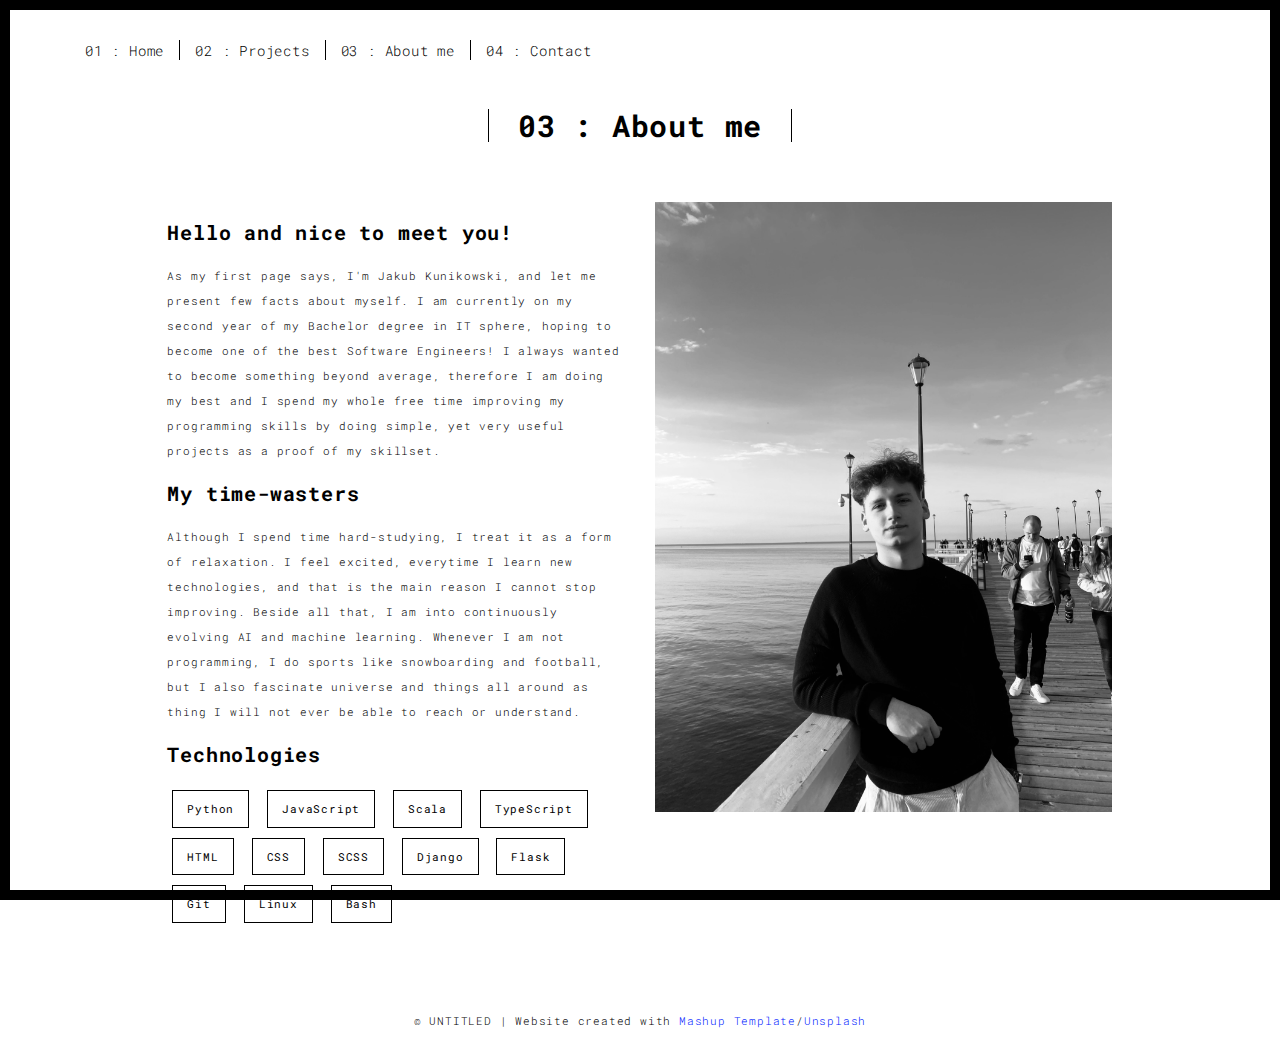
==== commit daafdc32: "time-wasters changed" ====
--- a/templates/about.html
+++ b/templates/about.html
@@ -15,7 +15,7 @@
   <link rel="apple-touch-icon" sizes="180x180" href="../static/assets/apple-icon-180x180.png">
   <link href="../static/assets/favicon.ico" rel="icon">
 
-  <title>Title page</title>  
+  <title>About me</title>
 
 <link href="../static/main.3f6952e4.css" rel="stylesheet"></head>
 
@@ -68,8 +68,10 @@
                       improving my programming skills by doing simple, yet very useful projects as a proof of my skillset.
                   </p>
                   <h3>My time-wasters</h3>
-                  <p>Although I spend time hard-studying, I treat it as a form of relaxation. I feel excited, whenever I learn new technologies,
+                  <p>Although I spend time hard-studying, I treat it as a form of relaxation. I feel excited, everytime I learn new technologies,
                     and that is the main reason I cannot stop improving. Beside all that, I am into continuously evolving AI and machine learning.
+                    Whenever I am not programming, I do sports like snowboarding and football, but I also fascinate universe and things all around as thing I will not ever be able
+                    to reach or understand.
                   <h3>Technologies</h3>
                     <div class="technologies">
                         <div class="btn btn-default">Python</div>
--- a/static/main.3f6952e4.css
+++ b/static/main.3f6952e4.css
@@ -10,4 +10,9 @@
 /*# sourceMappingURL=main.70a66962.map*/
 .btn-default {
     margin: 5px;
+    cursor: default;
+}
+
+.carousel-control {
+    top: 270px;
 }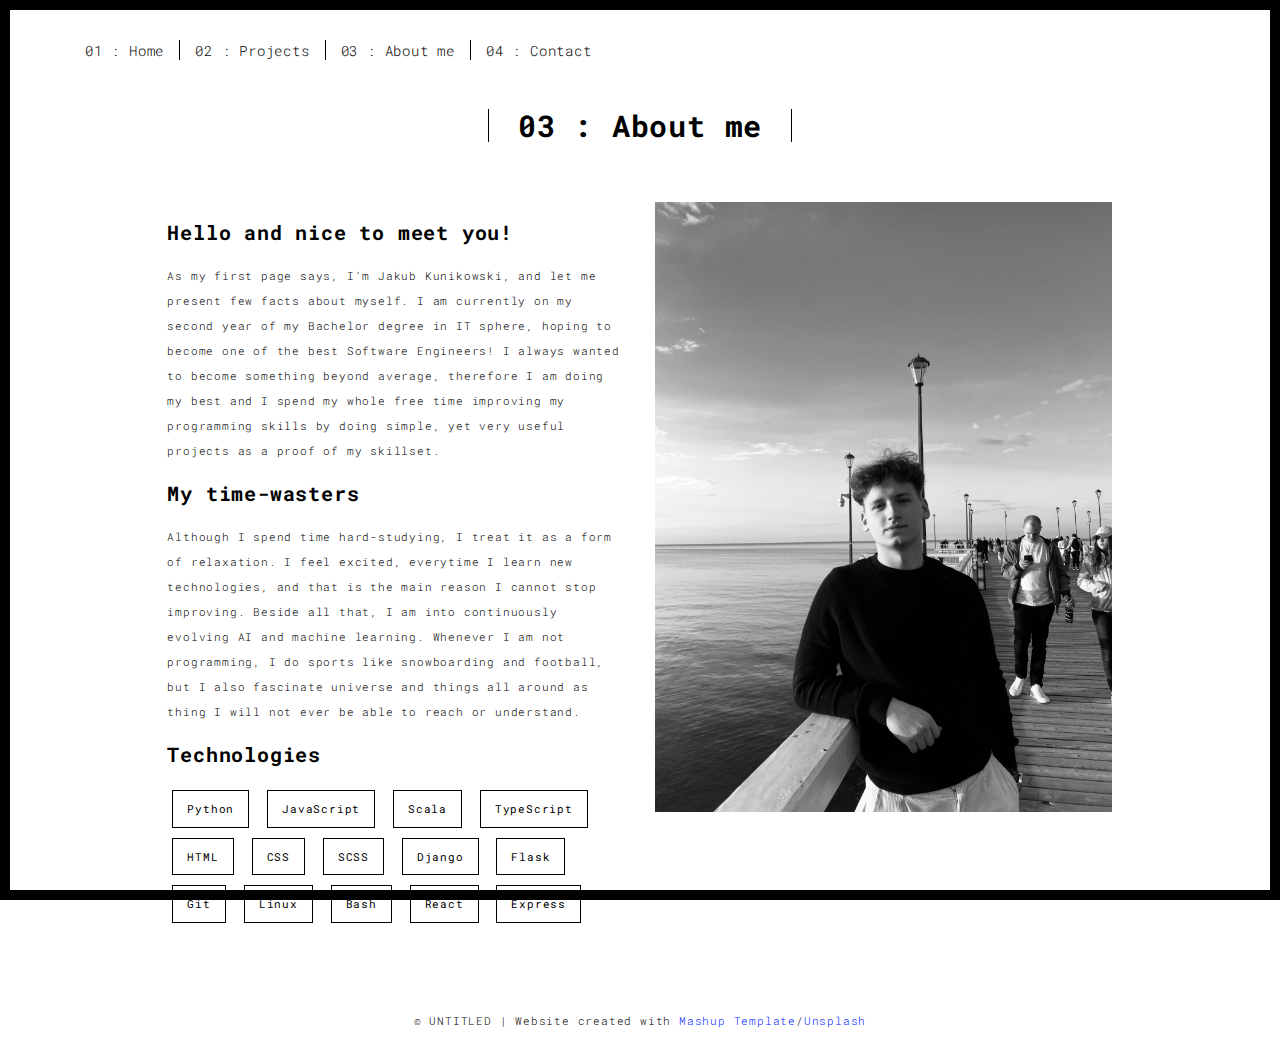
==== commit bce9a0ef: "update" ====
--- a/templates/about.html
+++ b/templates/about.html
@@ -86,6 +86,8 @@
                         <div class="btn btn-default">Git</div>
                         <div class="btn btn-default">Linux</div>
                         <div class="btn btn-default">Bash</div>
+                        <div class="btn btn-default">React</div>
+                        <div class="btn btn-default">Express</div>
                     </div>
                 </div>
                 <div class="col-xs-12 col-md-6">
--- a/static/main.3f6952e4.css
+++ b/static/main.3f6952e4.css
@@ -15,4 +15,8 @@
 
 .carousel-control {
     top: 270px;
+}
+
+.ends {
+    display: flex;
 }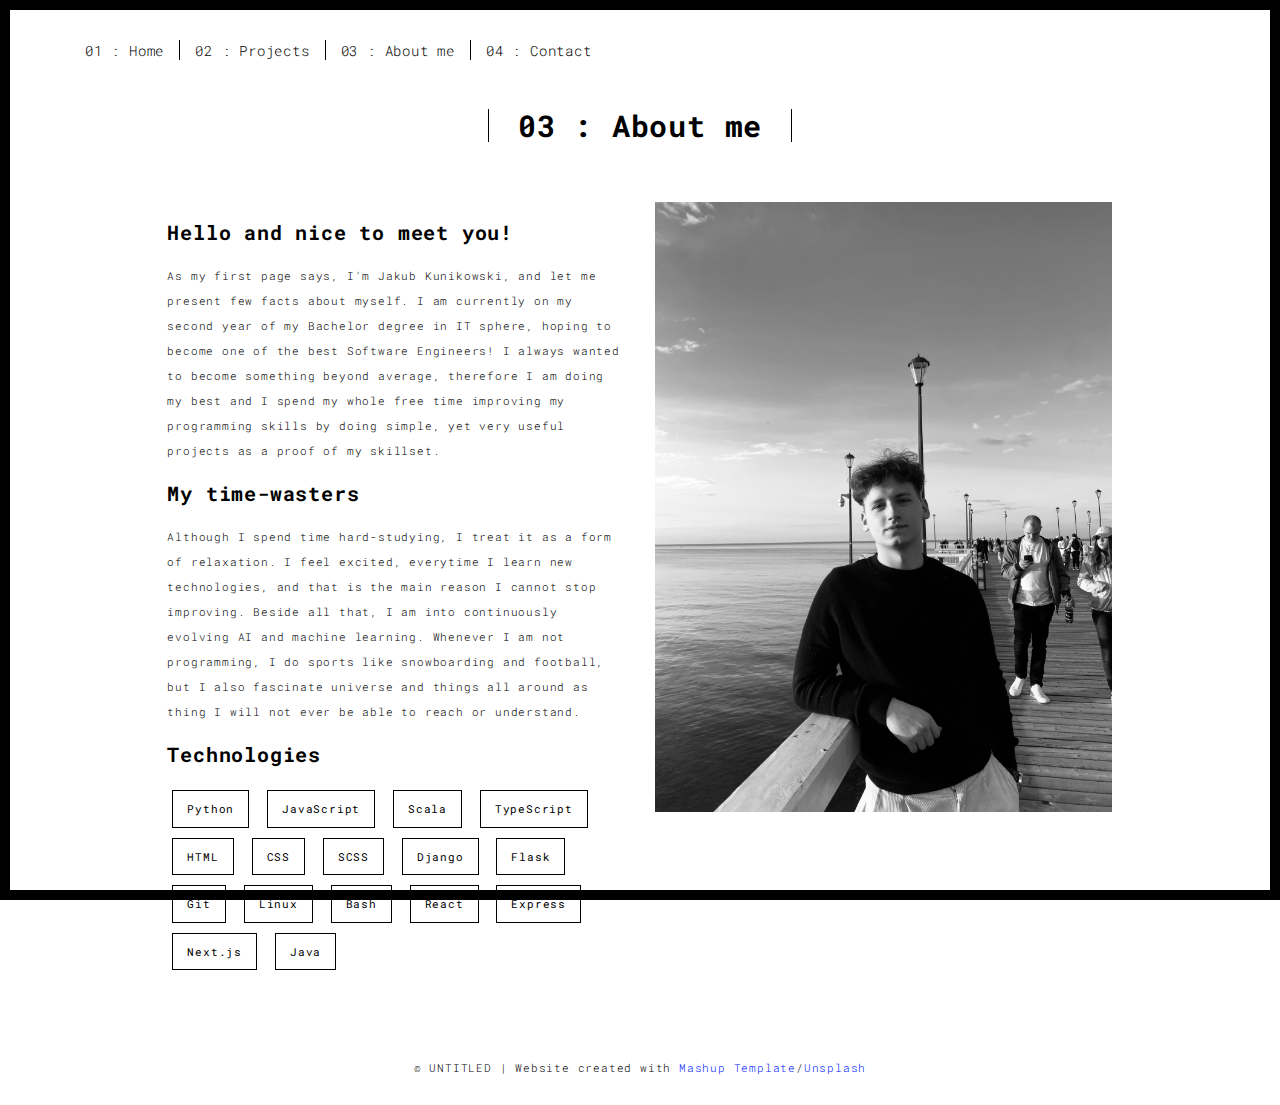
==== commit f5afef07: "Update" ====
--- a/templates/about.html
+++ b/templates/about.html
@@ -88,6 +88,8 @@
                         <div class="btn btn-default">Bash</div>
                         <div class="btn btn-default">React</div>
                         <div class="btn btn-default">Express</div>
+                        <div class="btn btn-default">Next.js</div>
+                        <div class="btn btn-default">Java</div>
                     </div>
                 </div>
                 <div class="col-xs-12 col-md-6">
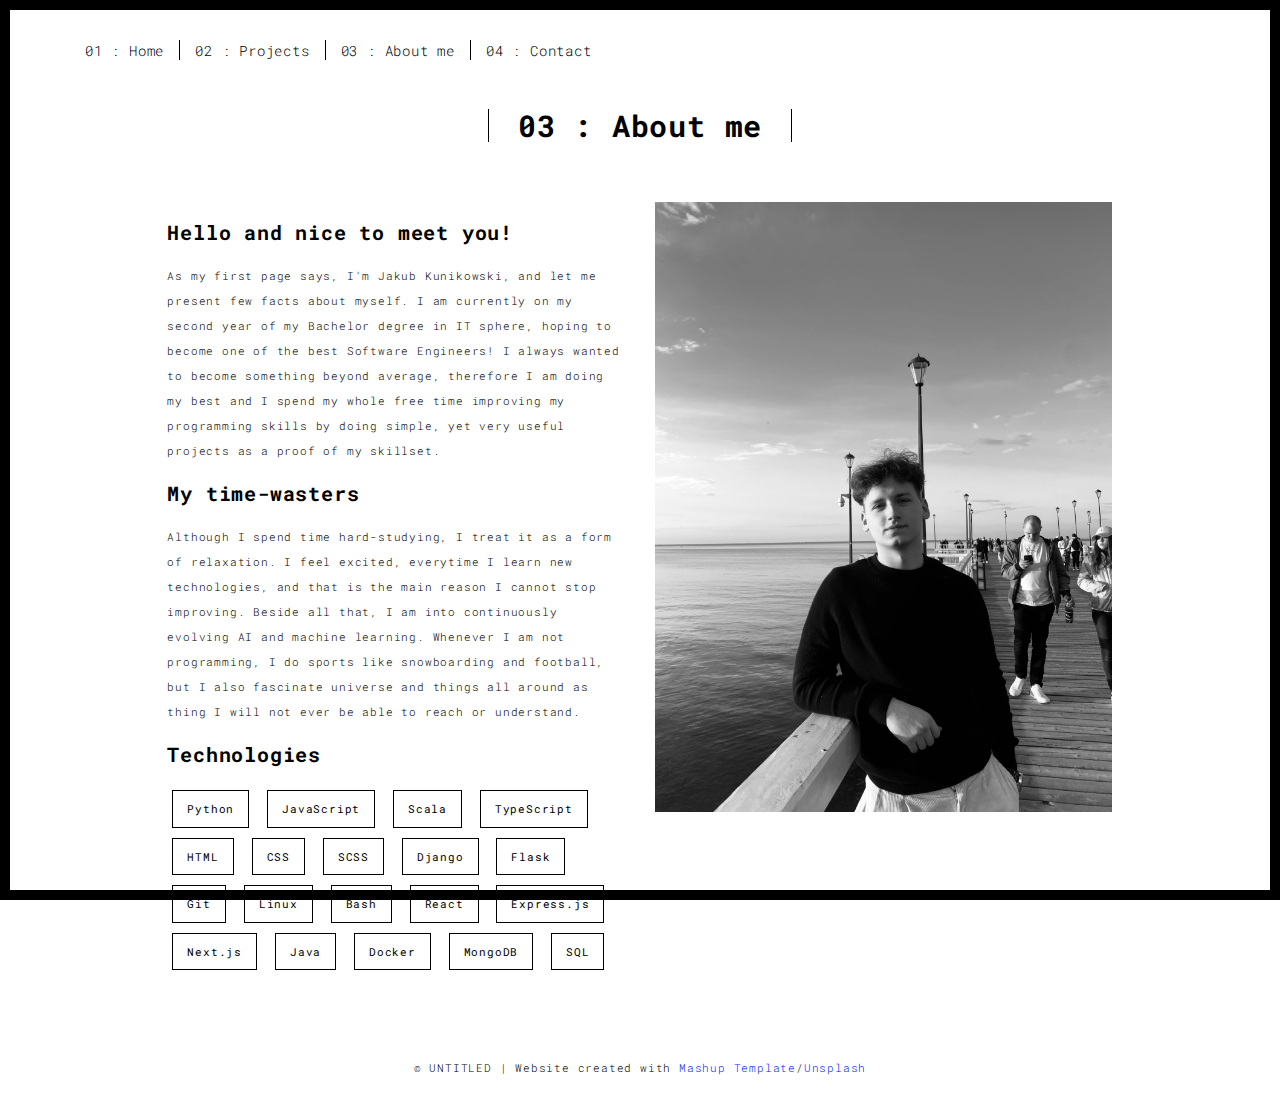
==== commit 908810c4: "2 new projects" ====
--- a/templates/about.html
+++ b/templates/about.html
@@ -87,9 +87,12 @@
                         <div class="btn btn-default">Linux</div>
                         <div class="btn btn-default">Bash</div>
                         <div class="btn btn-default">React</div>
-                        <div class="btn btn-default">Express</div>
+                        <div class="btn btn-default">Express.js</div>
                         <div class="btn btn-default">Next.js</div>
                         <div class="btn btn-default">Java</div>
+                        <div class="btn btn-default">Docker</div>
+                        <div class="btn btn-default">MongoDB</div>
+                        <div class="btn btn-default">SQL</div>
                     </div>
                 </div>
                 <div class="col-xs-12 col-md-6">
